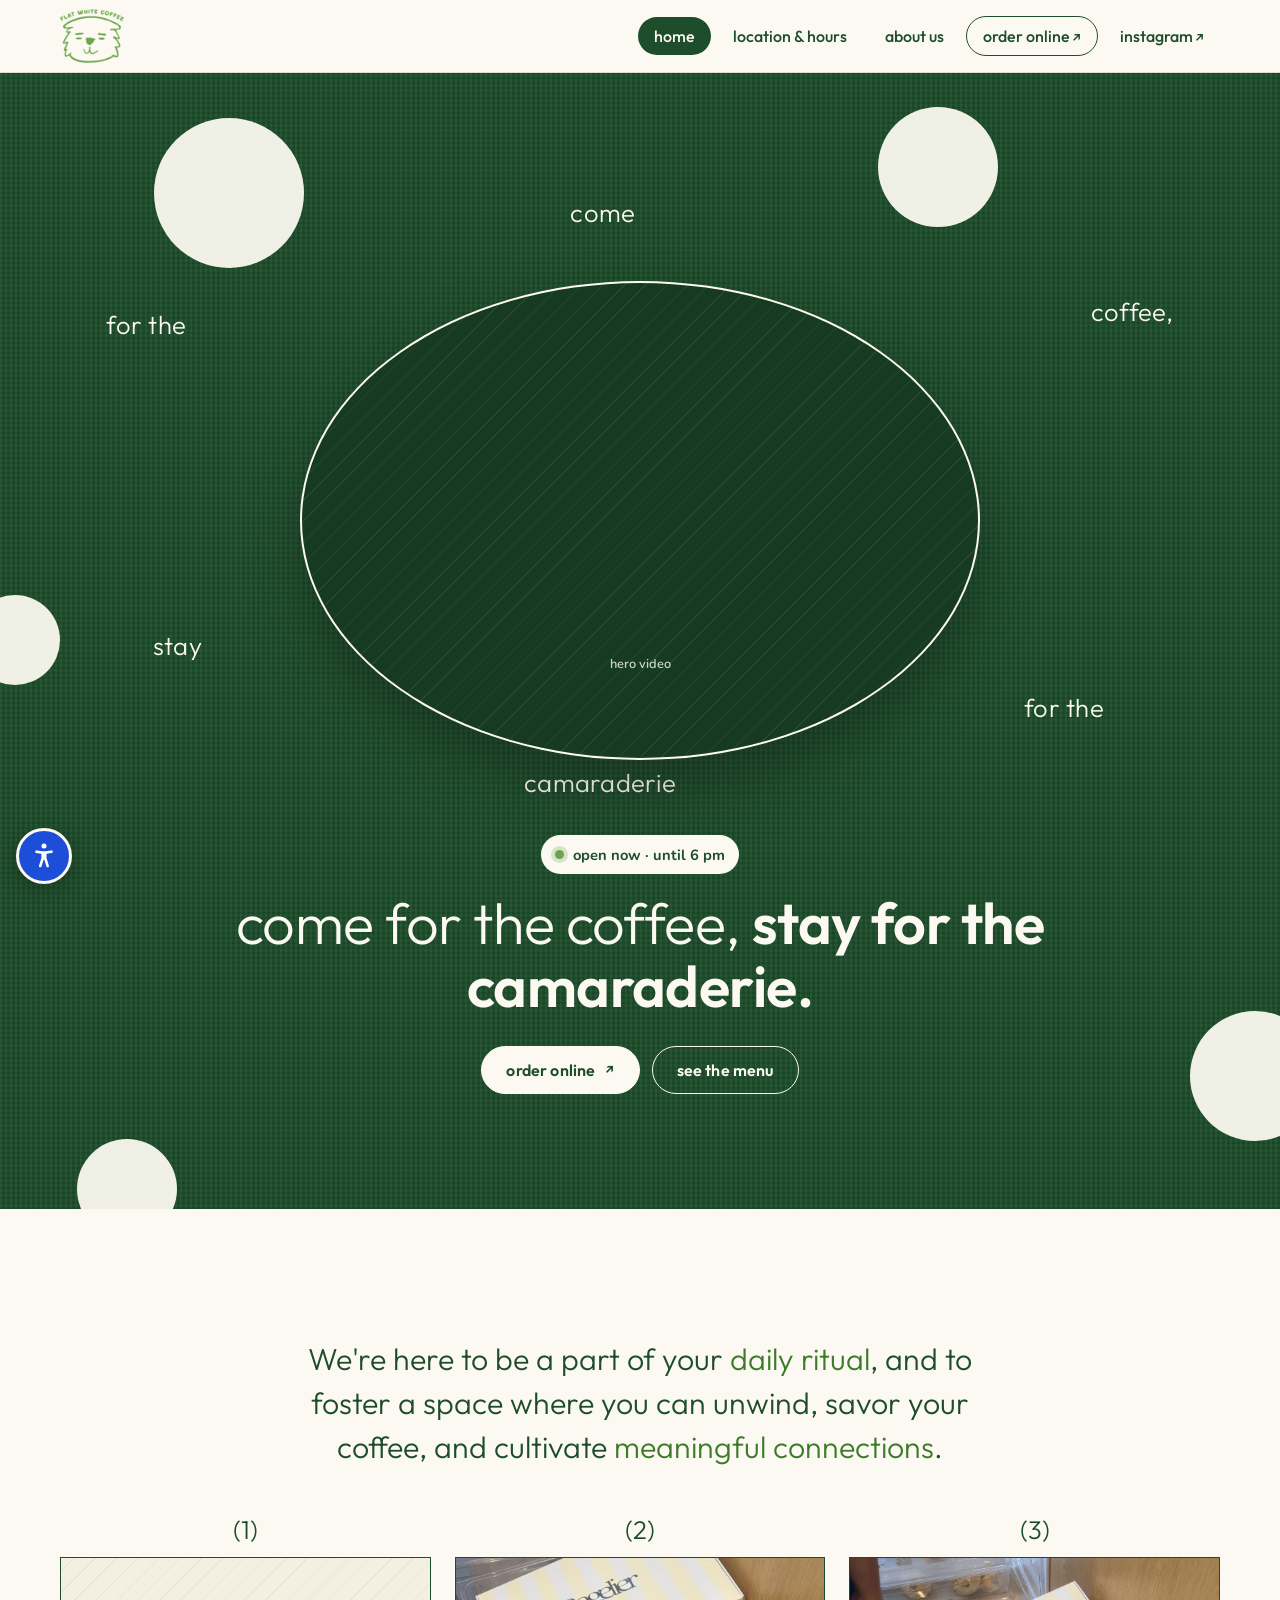
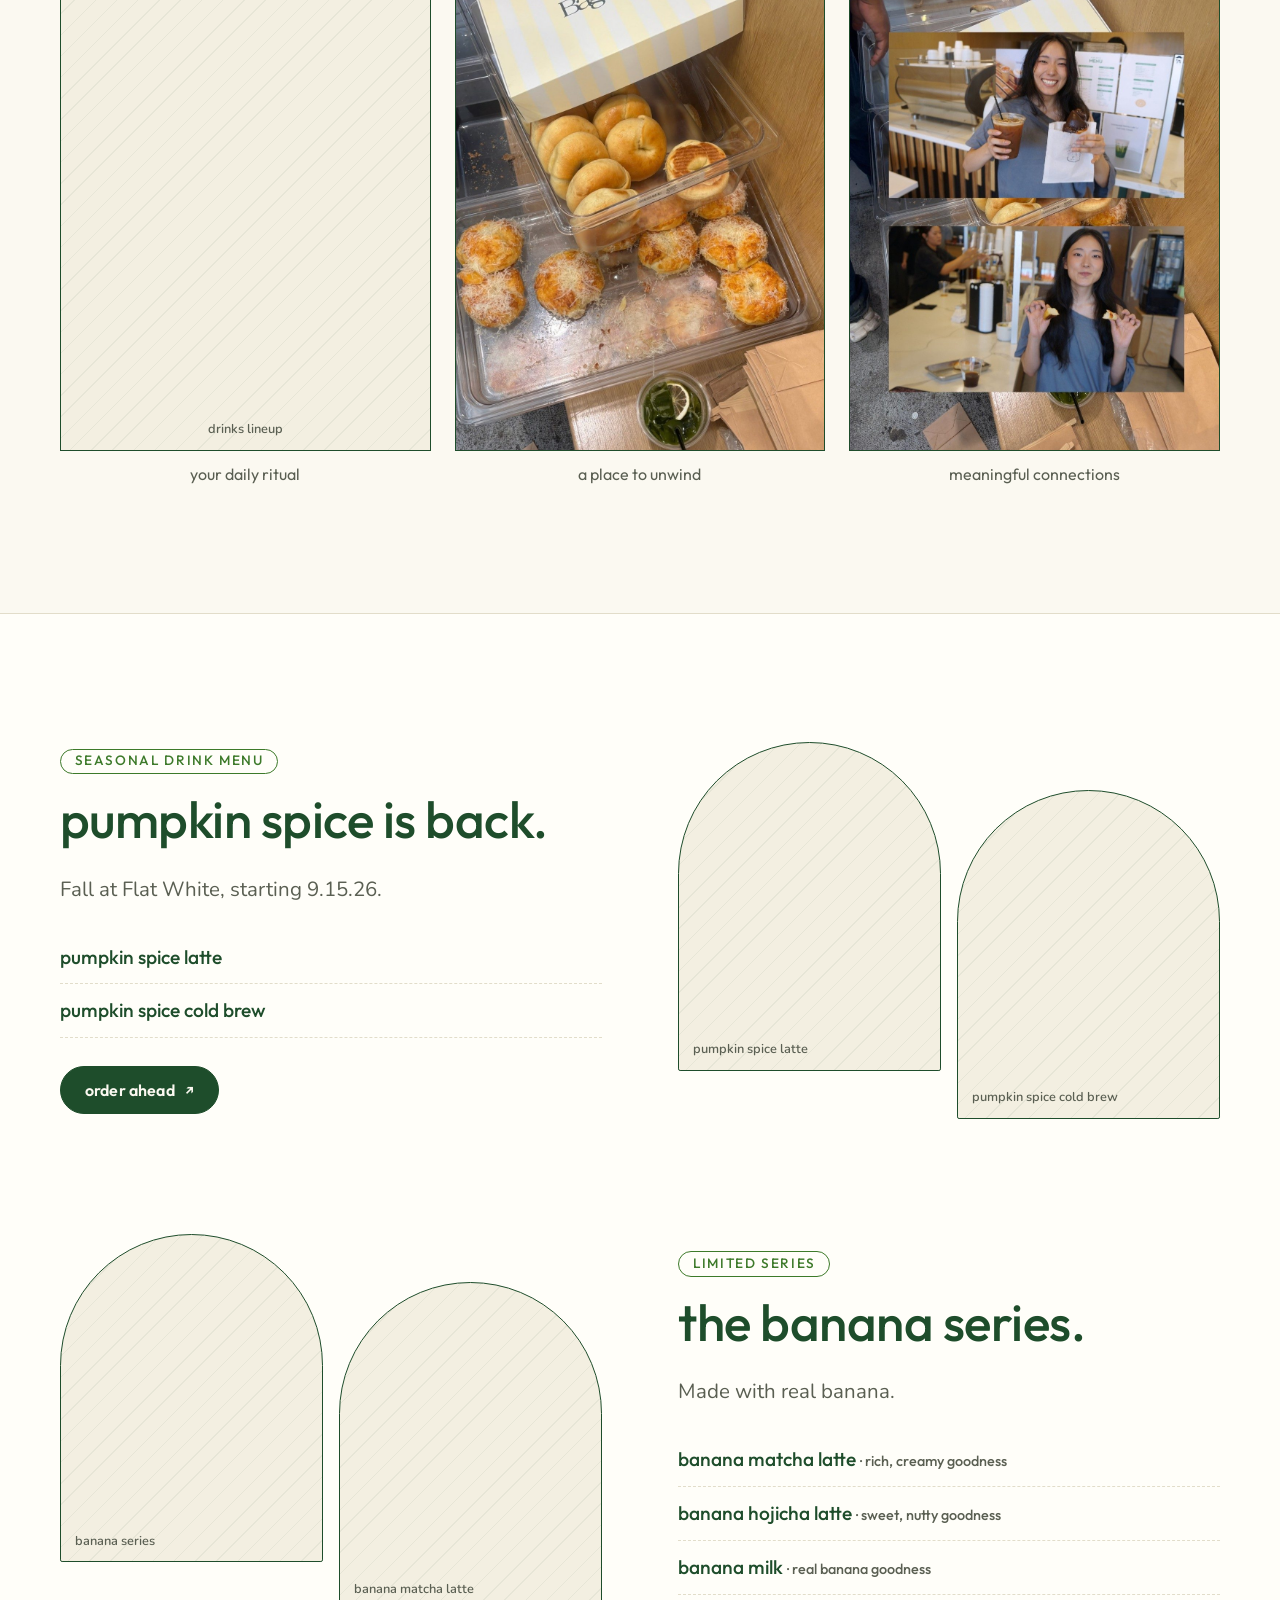
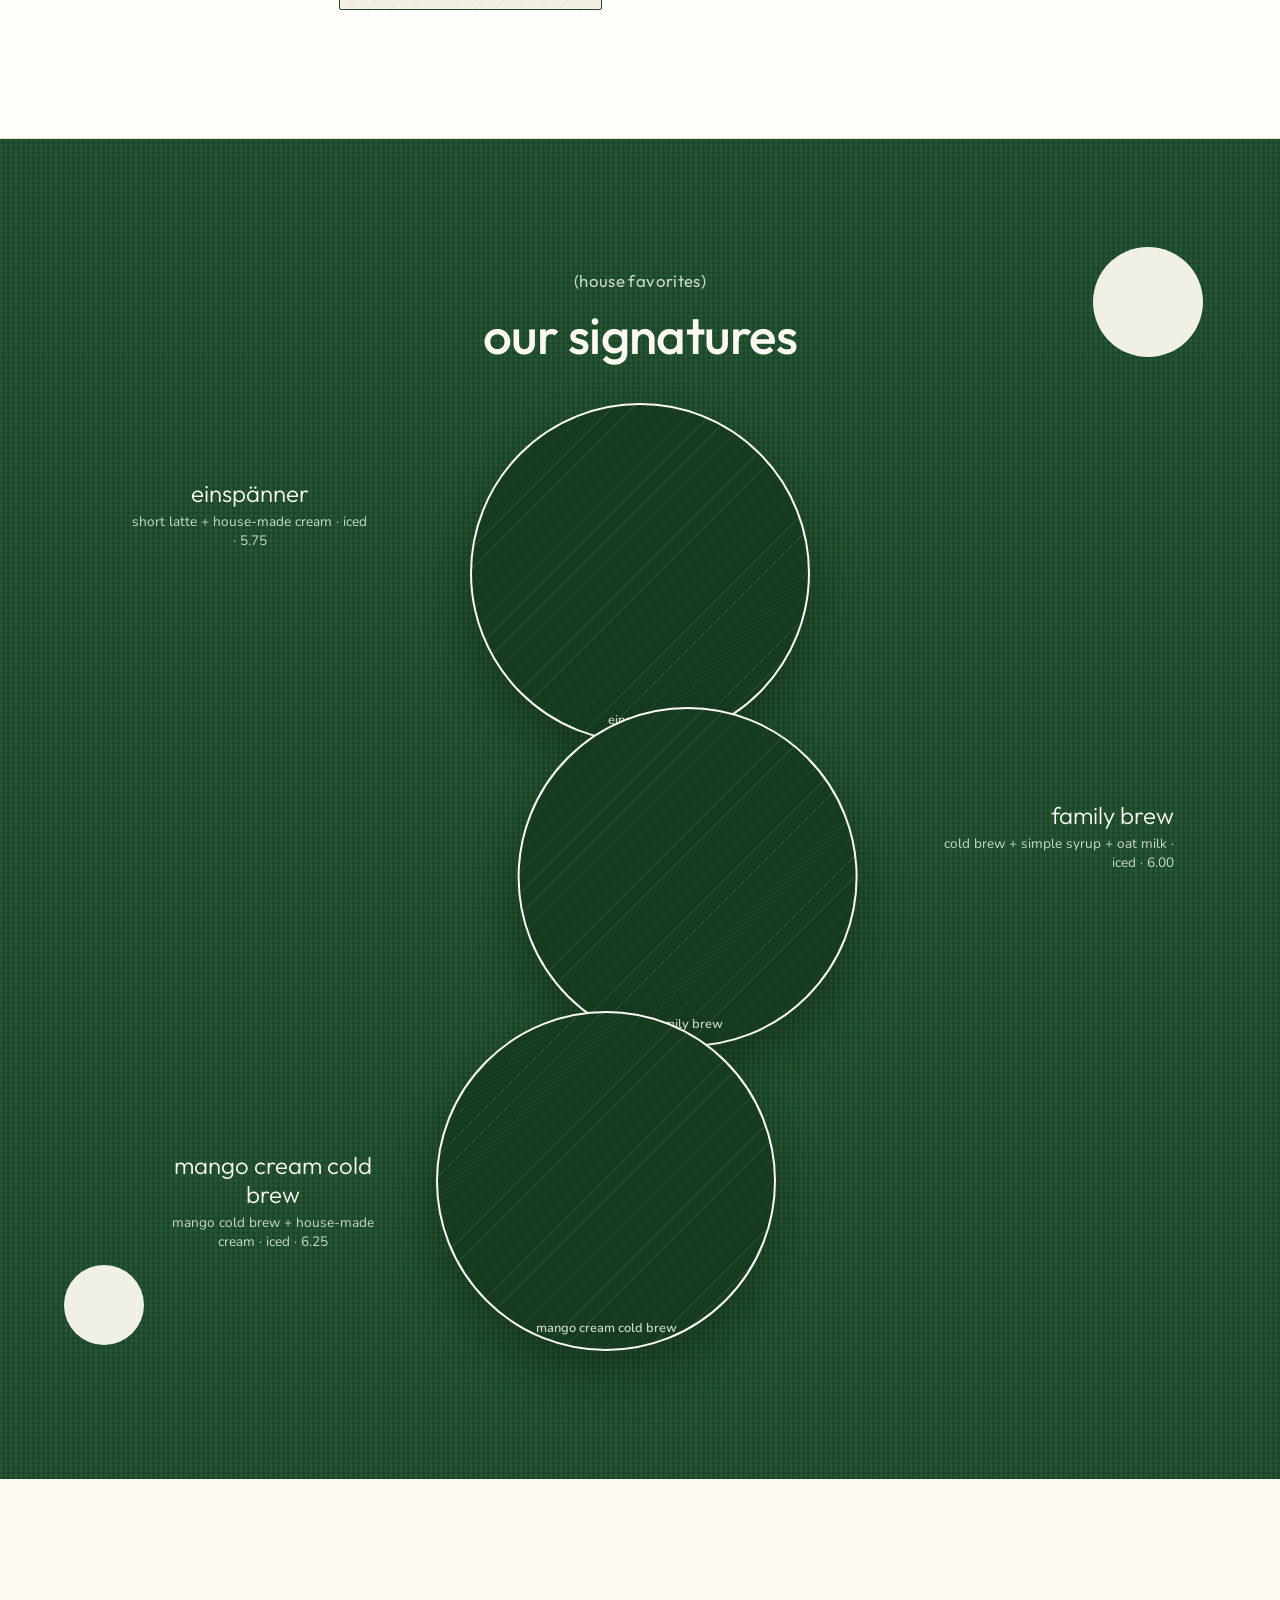
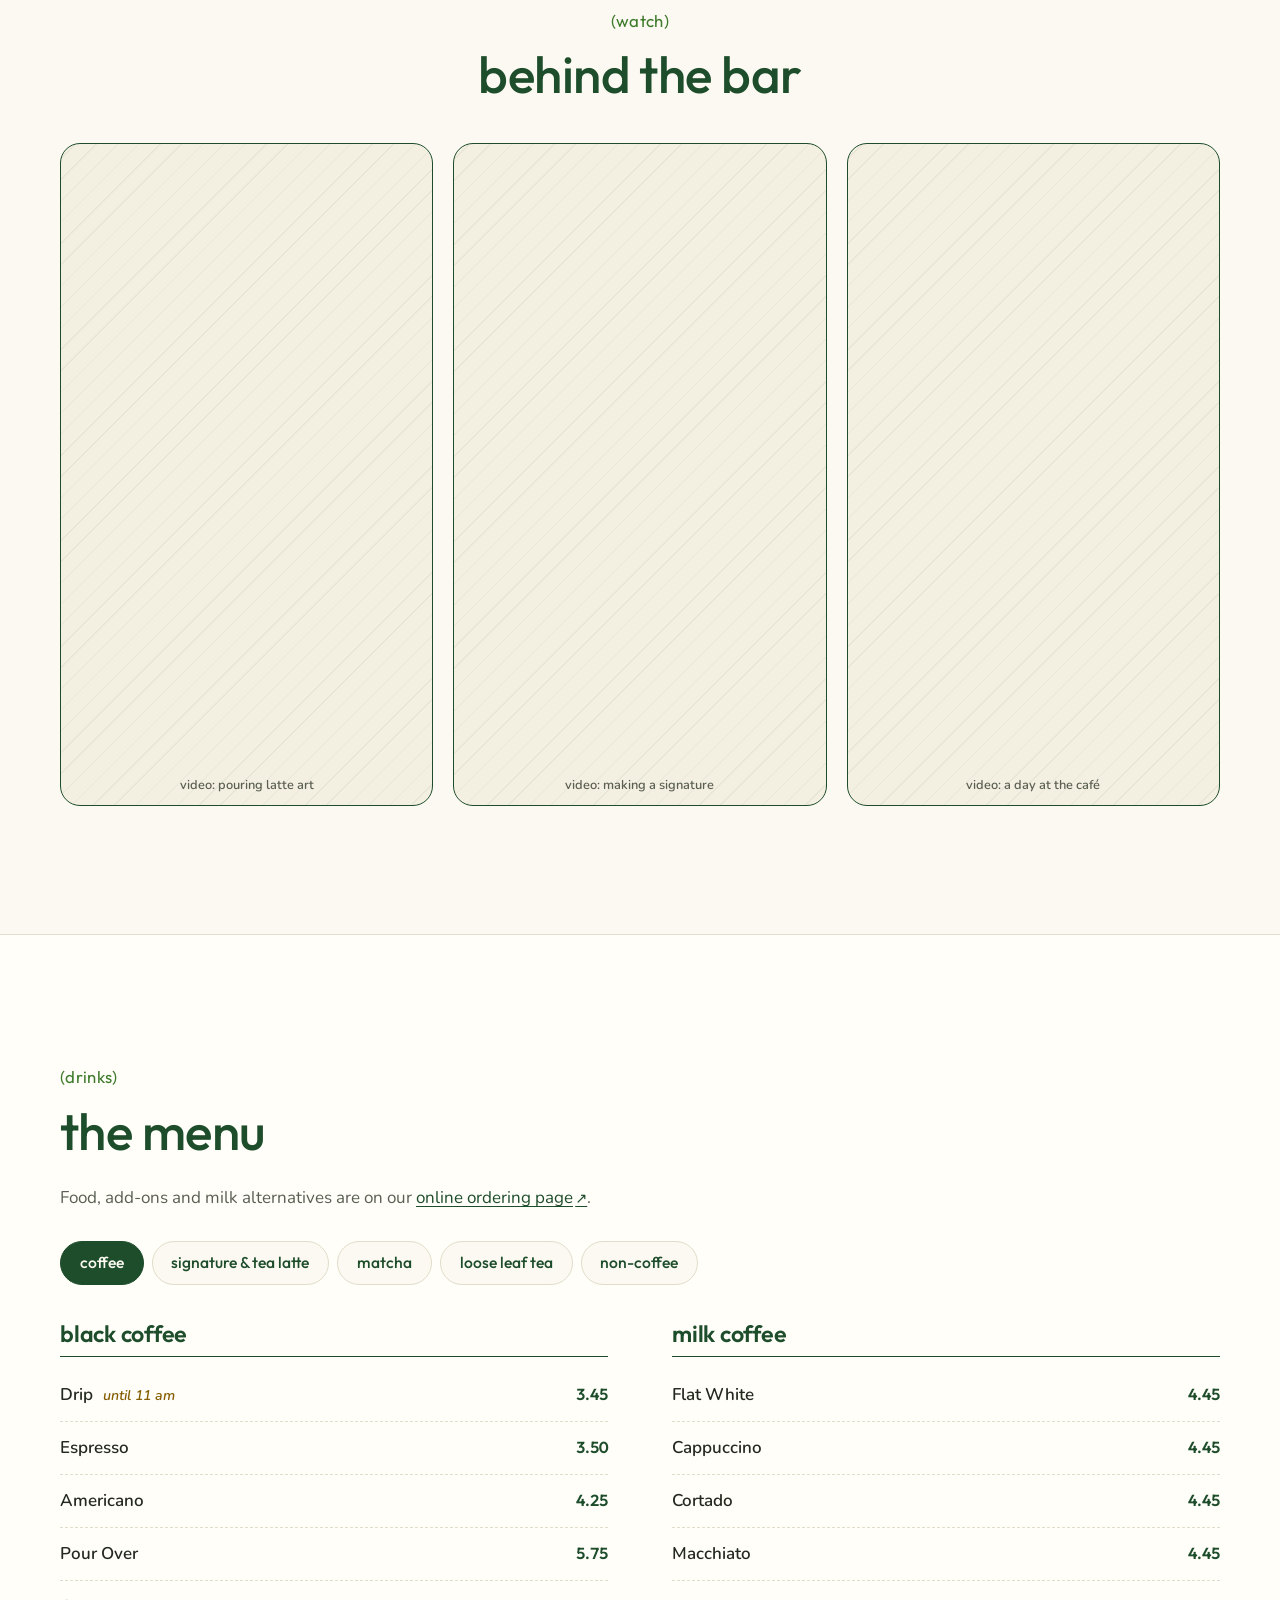
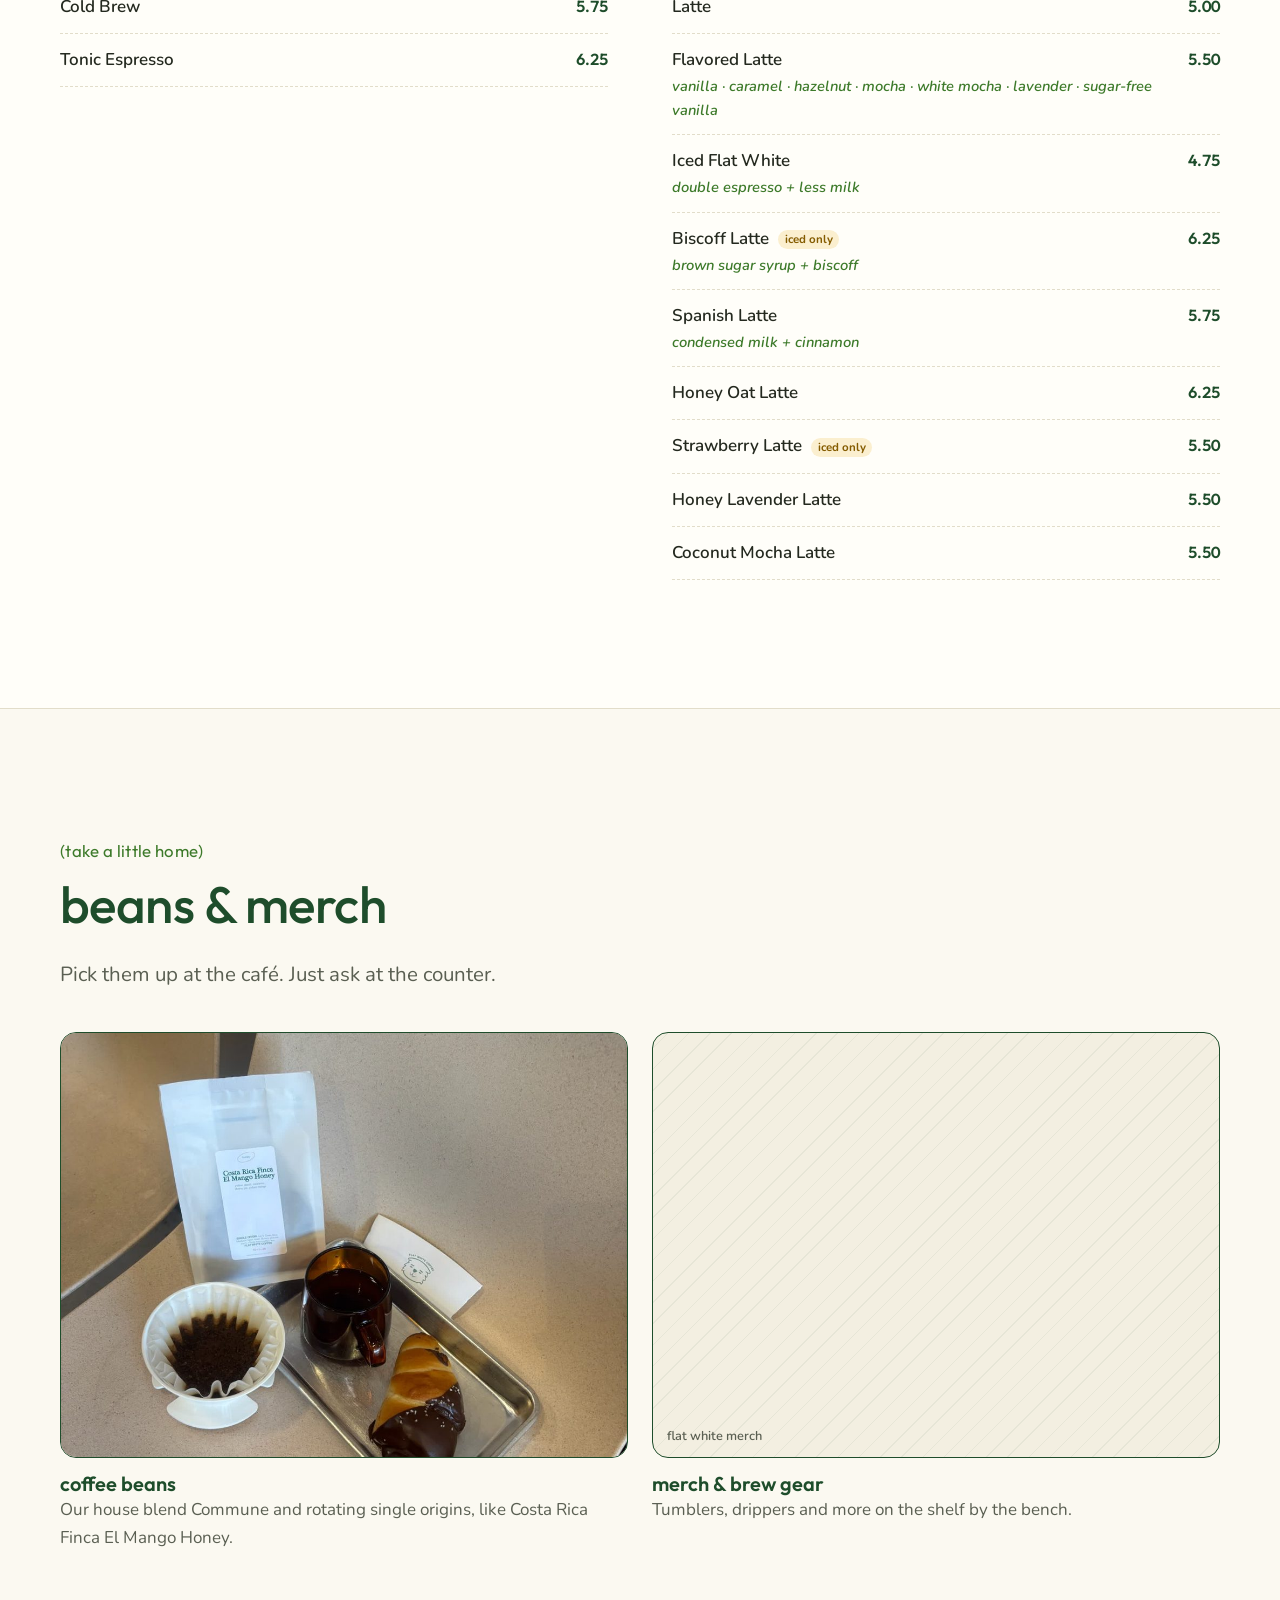
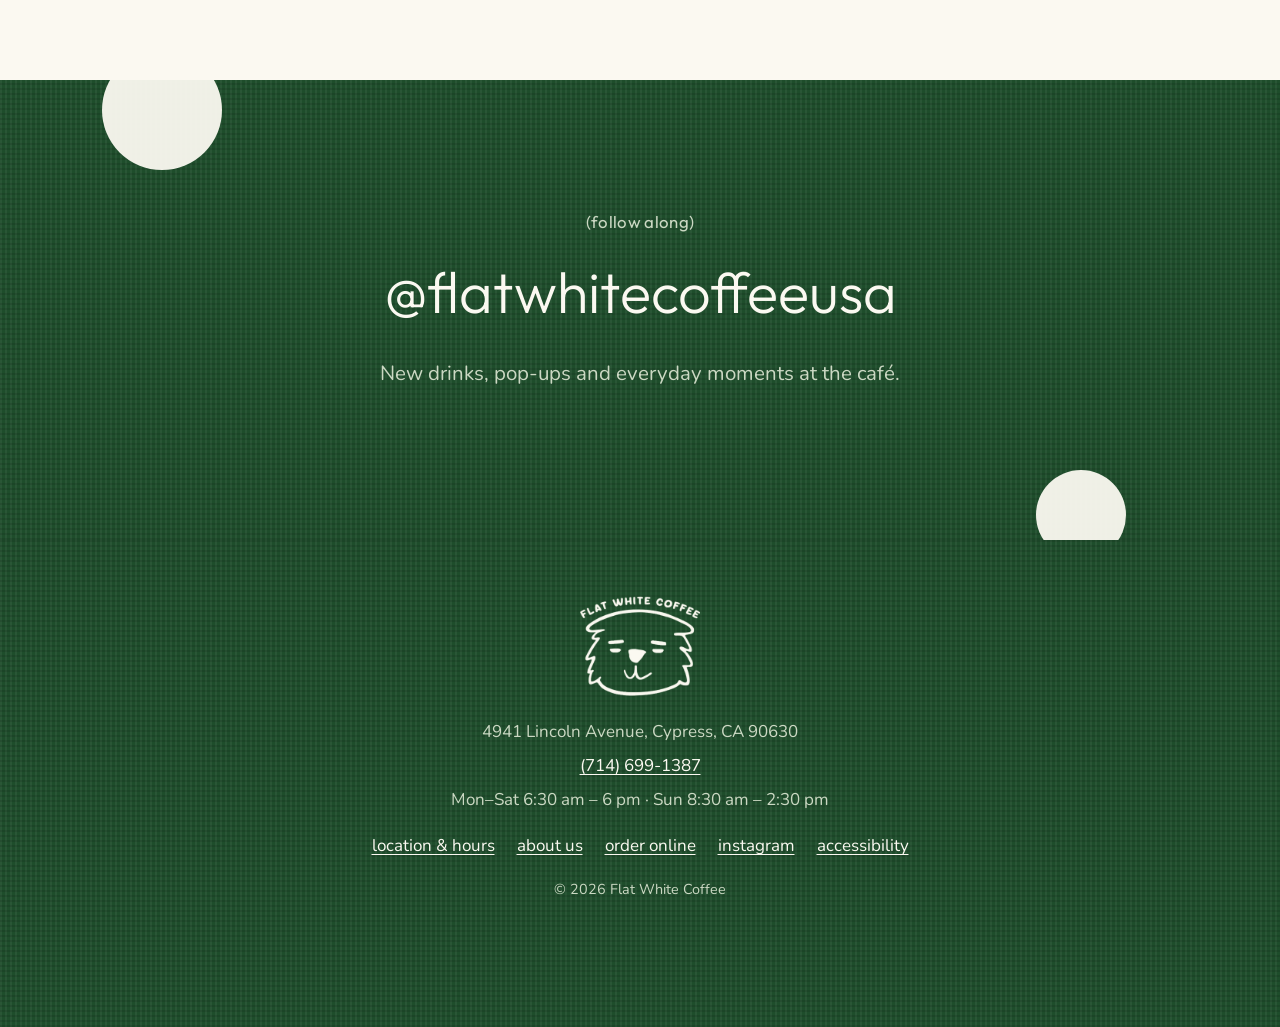
==== index.html @ 9a2ea6c1 "Build Flat White Coffee website Four-tab static site (home, location & hours, about us, order online" ====
<!doctype html>
<html lang="en">
<head>
  <meta charset="utf-8">
  <meta name="viewport" content="width=device-width, initial-scale=1">
  <title>Flat White Coffee · Cypress, CA</title>
  <meta name="description" content="Flat White Coffee is a neighborhood coffee shop in Cypress, CA. Come for the coffee, stay for the camaraderie. Espresso, signature lattes, ceremonial matcha, loose leaf tea and seasonal drinks.">
  <meta property="og:title" content="Flat White Coffee · Cypress, CA">
  <meta property="og:description" content="Come for the coffee, stay for the camaraderie.">
  <meta property="og:image" content="assets/brand/logo.png">
  <link rel="icon" href="assets/brand/cursor-pointer.png">
  <link rel="preconnect" href="https://fonts.googleapis.com">
  <link rel="preconnect" href="https://fonts.gstatic.com" crossorigin>
  <link href="https://fonts.googleapis.com/css2?family=Nunito:ital,wght@0,400;0,600;0,700;1,600&family=Outfit:wght@300;400;500;600&display=swap" rel="stylesheet">
  <link rel="stylesheet" href="styles.css">
  <script type="application/ld+json">
  {
    "@context": "https://schema.org",
    "@type": "CafeOrCoffeeShop",
    "name": "Flat White Coffee",
    "telephone": "+1-714-699-1387",
    "address": { "@type": "PostalAddress", "streetAddress": "4941 Lincoln Avenue", "addressLocality": "Cypress", "addressRegion": "CA", "postalCode": "90630", "addressCountry": "US" },
    "openingHoursSpecification": [
      { "@type": "OpeningHoursSpecification", "dayOfWeek": ["Monday","Tuesday","Wednesday","Thursday","Friday","Saturday"], "opens": "06:30", "closes": "18:00" },
      { "@type": "OpeningHoursSpecification", "dayOfWeek": "Sunday", "opens": "08:30", "closes": "14:30" }
    ],
    "sameAs": ["https://www.instagram.com/flatwhitecoffeeusa/"],
    "hasMenu": "https://flat-white-coffee-cypress.cloveronline.com/menu/all"
  }
  </script>
</head>
<body data-page="home">
  <a class="skip-link" href="#main">Skip to content</a>

  <header class="site-header">
    <div class="container header-inner">
      <a class="brand" href="index.html"><img src="assets/brand/logo.png" alt="Flat White Coffee home" width="64" height="51"></a>
      <button class="nav-toggle" aria-expanded="false" aria-controls="site-nav">
        <span class="sr-only">Open navigation</span>
        <svg width="26" height="26" viewBox="0 0 24 24" aria-hidden="true"><path d="M4 7h16M4 12h16M4 17h16" stroke="currentColor" stroke-width="2" stroke-linecap="round"/></svg>
      </button>
      <nav id="site-nav" class="site-nav" aria-label="Main">
        <a href="index.html" data-nav="home">home</a>
        <a href="location.html" data-nav="location">location &amp; hours</a>
        <a href="about.html" data-nav="about">about us</a>
        <a class="nav-order ext" href="https://flat-white-coffee-cypress.cloveronline.com/menu/all" target="_blank" rel="noopener">order online<span class="sr-only"> (opens Clover in a new tab)</span></a>
        <a class="ext" href="https://www.instagram.com/flatwhitecoffeeusa/" target="_blank" rel="noopener">instagram<span class="sr-only"> (opens in a new tab)</span></a>
      </nav>
    </div>
  </header>

  <main id="main">
    <!-- HERO -->
    <section class="hero woven on-dark" aria-labelledby="hero-title">
      <span class="dot" style="width:150px;height:150px;top:4%;left:12%" aria-hidden="true"></span>
      <span class="dot" style="width:120px;height:120px;top:3%;right:22%" aria-hidden="true"></span>
      <span class="dot" style="width:90px;height:90px;top:46%;left:-30px" aria-hidden="true"></span>
      <span class="dot" style="width:130px;height:130px;bottom:6%;right:-40px" aria-hidden="true"></span>
      <span class="dot" style="width:100px;height:100px;bottom:-30px;left:6%" aria-hidden="true"></span>

      <div class="container">
        <div class="hero-stage">
          <div class="float-words" aria-hidden="true">
            <span class="float-word" style="top:4%;left:44%">come</span>
            <span class="float-word" style="top:22%;left:4%">for the</span>
            <span class="float-word" style="top:20%;right:4%">coffee,</span>
            <span class="float-word hide-sm" style="bottom:22%;left:8%">stay</span>
            <span class="float-word hide-sm" style="bottom:12%;right:10%">for the</span>
            <span class="float-word" style="bottom:0;left:40%">camaraderie</span>
          </div>
          <div class="oval video-block" data-placeholder="hero video">
            <video src="assets/video/cafe.mp4" poster="assets/video/cafe-poster.jpg" muted loop playsinline autoplay preload="auto" aria-label="Capturing the little moments at Flat White: guests working, sipping and reading at the café"></video>
          </div>
        </div>

        <div class="hero-copy">
          <p class="status-pill" id="open-status" hidden></p>
          <h1 id="hero-title">come for the coffee, <strong>stay for the camaraderie.</strong></h1>
          <div class="actions">
            <a class="btn btn-primary ext" href="https://flat-white-coffee-cypress.cloveronline.com/menu/all" target="_blank" rel="noopener">order online<span class="sr-only"> (opens in a new tab)</span></a>
            <a class="btn btn-ghost" href="#menu">see the menu</a>
          </div>
        </div>
      </div>
    </section>

    <!-- INTRO + NUMBERED STRIP -->
    <section class="section intro" aria-labelledby="intro-title">
      <div class="container">
        <h2 id="intro-title" class="sr-only">About Flat White</h2>
        <p class="caption">We're here to be a part of your <em>daily ritual</em>, and to foster a space where you can unwind, savor your coffee, and cultivate <em>meaningful connections</em>.</p>
        <div class="strip">
          <figure>
            <span class="num" aria-hidden="true">(1)</span>
            <div class="frame" data-placeholder="drinks lineup">
              <img src="assets/photos/drinks-lineup.jpg" alt="A barista pouring milk into a lineup of iced matcha, Biscoff and espresso drinks" loading="lazy">
            </div>
            <figcaption>your daily ritual</figcaption>
          </figure>
          <figure>
            <span class="num" aria-hidden="true">(2)</span>
            <div class="frame" data-placeholder="the café">
              <img src="assets/photos/bagelier-matcha.jpg" alt="An iced matcha in a Flat White cup on the counter" loading="lazy" style="object-position:50% 90%">
            </div>
            <figcaption>a place to unwind</figcaption>
          </figure>
          <figure>
            <span class="num" aria-hidden="true">(3)</span>
            <div class="frame" data-placeholder="people together">
              <img src="assets/photos/bagelier-poster.jpg" alt="Smiling guests at the counter with coffee and pastries" loading="lazy">
            </div>
            <figcaption>meaningful connections</figcaption>
          </figure>
        </div>
      </div>
    </section>

    <!-- SEASONAL -->
    <section class="section menu-wrap" aria-labelledby="seasonal-title">
      <div class="container">
        <div class="seasonal-grid">
          <div>
            <span class="pill-label">seasonal drink menu</span>
            <h2 id="seasonal-title">pumpkin spice is back.</h2>
            <p class="lead">Fall at Flat White, starting 9.15.26.</p>
            <ul class="seasonal-list">
              <li>pumpkin spice latte</li>
              <li>pumpkin spice cold brew</li>
            </ul>
            <div class="actions">
              <a class="btn btn-primary ext" href="https://flat-white-coffee-cypress.cloveronline.com/menu/all" target="_blank" rel="noopener">order ahead<span class="sr-only"> (opens in a new tab)</span></a>
            </div>
          </div>
          <div class="seasonal-pair">
            <div class="frame" data-placeholder="pumpkin spice latte">
              <img src="assets/photos/pumpkin-spice-latte.jpg" alt="Pumpkin spice latte with leaf latte art" loading="lazy">
            </div>
            <div class="frame" data-placeholder="pumpkin spice cold brew" style="margin-top:48px">
              <img src="assets/photos/pumpkin-spice-cold-brew.jpg" alt="Pumpkin spice cold brew topped with cream and cinnamon" loading="lazy">
            </div>
          </div>
        </div>

        <div class="seasonal-grid" style="margin-top:clamp(72px,9vw,120px)">
          <div class="seasonal-pair">
            <div class="frame" data-placeholder="banana series">
              <img src="assets/photos/banana-series.jpg" alt="Banana matcha latte, banana hojicha latte and banana milk on an orange table" loading="lazy">
            </div>
            <div class="frame" data-placeholder="banana matcha latte" style="margin-top:48px">
              <img src="assets/photos/banana-matcha-latte.jpg" alt="Iced banana matcha latte" loading="lazy">
            </div>
          </div>
          <div>
            <span class="pill-label">limited series</span>
            <h2>the banana series.</h2>
            <p class="lead">Made with real banana.</p>
            <ul class="seasonal-list">
              <li>banana matcha latte <span class="muted small">· rich, creamy goodness</span></li>
              <li>banana hojicha latte <span class="muted small">· sweet, nutty goodness</span></li>
              <li>banana milk <span class="muted small">· real banana goodness</span></li>
            </ul>
          </div>
        </div>
      </div>
    </section>

    <!-- SIGNATURES (stacked plates) -->
    <section class="section woven on-dark" aria-labelledby="sig-title" style="position:relative;overflow:hidden">
      <span class="dot" style="width:110px;height:110px;top:8%;right:6%" aria-hidden="true"></span>
      <span class="dot" style="width:80px;height:80px;bottom:10%;left:5%" aria-hidden="true"></span>
      <div class="container center">
        <span class="label">(house favorites)</span>
        <h2 id="sig-title">our signatures</h2>
        <div class="plates">
          <div class="plate frame" data-placeholder="einspänner"><img src="assets/photos/einspanner.jpg" alt="Einspänner" loading="lazy"></div>
          <div class="plate frame" data-placeholder="family brew"><img src="assets/photos/family-brew.jpg" alt="Family Brew" loading="lazy"></div>
          <div class="plate frame" data-placeholder="mango cream cold brew"><img src="assets/photos/mango-cream-cold-brew.jpg" alt="Mango Cream Cold Brew" loading="lazy"></div>
          <p class="plate-note n1">einspänner<small>short latte + house-made cream · iced · 5.75</small></p>
          <p class="plate-note n2">family brew<small>cold brew + simple syrup + oat milk · iced · 6.00</small></p>
          <p class="plate-note n3">mango cream cold brew<small>mango cold brew + house-made cream · iced · 6.25</small></p>
        </div>
      </div>
    </section>

    <!-- VIDEOS -->
    <section class="section" aria-labelledby="video-title">
      <div class="container center">
        <span class="label">(watch)</span>
        <h2 id="video-title">behind the bar</h2>
        <div class="video-row">
          <figure class="video-block frame" data-placeholder="video: pouring latte art" style="margin:0">
            <video src="assets/video/latte-art.mp4" muted loop playsinline autoplay preload="metadata" aria-label="Barista pouring latte art"></video>
          </figure>
          <figure class="video-block frame" data-placeholder="video: making a signature" style="margin:0">
            <video src="assets/video/signature.mp4" muted loop playsinline autoplay preload="metadata" aria-label="Making a signature drink"></video>
          </figure>
          <figure class="video-block frame" data-placeholder="video: a day at the café" style="margin:0">
            <video src="assets/video/cafe-day.mp4" muted loop playsinline autoplay preload="metadata" aria-label="A day at the café"></video>
          </figure>
        </div>
      </div>
    </section>

    <!-- MENU -->
    <section class="section menu-wrap" id="menu" aria-labelledby="menu-title">
      <div class="container">
        <span class="label">(drinks)</span>
        <h2 id="menu-title">the menu</h2>
        <p class="muted">Food, add-ons and milk alternatives are on our <a class="ext" href="https://flat-white-coffee-cypress.cloveronline.com/menu/all" target="_blank" rel="noopener">online ordering page<span class="sr-only"> (opens in a new tab)</span></a>.</p>

        <div class="tabs" role="tablist" aria-label="Menu categories">
          <button role="tab" id="tab-coffee" aria-controls="panel-coffee" aria-selected="true">coffee</button>
          <button role="tab" id="tab-signature" aria-controls="panel-signature" aria-selected="false" tabindex="-1">signature &amp; tea latte</button>
          <button role="tab" id="tab-matcha" aria-controls="panel-matcha" aria-selected="false" tabindex="-1">matcha</button>
          <button role="tab" id="tab-tea" aria-controls="panel-tea" aria-selected="false" tabindex="-1">loose leaf tea</button>
          <button role="tab" id="tab-noncoffee" aria-controls="panel-noncoffee" aria-selected="false" tabindex="-1">non-coffee</button>
        </div>

        <div class="menu-panel" role="tabpanel" id="panel-coffee" aria-labelledby="tab-coffee" tabindex="0">
          <div class="menu-cols">
            <div class="menu-group">
              <h3>black coffee</h3>
              <ul class="menu-list">
                <li><span class="item">Drip <em class="note">until 11 am</em></span><span class="price">3.45</span></li>
                <li><span class="item">Espresso</span><span class="price">3.50</span></li>
                <li><span class="item">Americano</span><span class="price">4.25</span></li>
                <li><span class="item">Pour Over</span><span class="price">5.75</span></li>
                <li><span class="item">Cold Brew</span><span class="price">5.75</span></li>
                <li><span class="item">Tonic Espresso</span><span class="price">6.25</span></li>
              </ul>
            </div>
            <div class="menu-group">
              <h3>milk coffee</h3>
              <ul class="menu-list">
                <li><span class="item">Flat White</span><span class="price">4.45</span></li>
                <li><span class="item">Cappuccino</span><span class="price">4.45</span></li>
                <li><span class="item">Cortado</span><span class="price">4.45</span></li>
                <li><span class="item">Macchiato</span><span class="price">4.45</span></li>
                <li><span class="item">Latte</span><span class="price">5.00</span></li>
                <li><span class="item">Flavored Latte<span class="desc">vanilla · caramel · hazelnut · mocha · white mocha · lavender · sugar-free vanilla</span></span><span class="price">5.50</span></li>
                <li><span class="item">Iced Flat White<span class="desc">double espresso + less milk</span></span><span class="price">4.75</span></li>
                <li><span class="item">Biscoff Latte <span class="tag">iced only</span><span class="desc">brown sugar syrup + biscoff</span></span><span class="price">6.25</span></li>
                <li><span class="item">Spanish Latte<span class="desc">condensed milk + cinnamon</span></span><span class="price">5.75</span></li>
                <li><span class="item">Honey Oat Latte</span><span class="price">6.25</span></li>
                <li><span class="item">Strawberry Latte <span class="tag">iced only</span></span><span class="price">5.50</span></li>
                <li><span class="item">Honey Lavender Latte</span><span class="price">5.50</span></li>
                <li><span class="item">Coconut Mocha Latte</span><span class="price">5.50</span></li>
              </ul>
            </div>
          </div>
        </div>

        <div class="menu-panel" role="tabpanel" id="panel-signature" aria-labelledby="tab-signature" tabindex="0" hidden>
          <div class="menu-cols">
            <div class="menu-group">
              <h3>signature</h3>
              <ul class="menu-list">
                <li><span class="item">Einspänner <span class="tag">iced only</span><span class="desc">short latte + house-made cream</span></span><span class="price">5.75</span></li>
                <li><span class="item">Family Brew <span class="tag">iced only</span><span class="desc">cold brew + simple syrup + oat milk</span></span><span class="price">6.00</span></li>
                <li><span class="item">Mango Cream Cold Brew <span class="tag">iced only</span><span class="desc">mango cold brew + house-made cream</span></span><span class="price">6.25</span></li>
              </ul>
            </div>
            <div class="menu-group">
              <h3>tea latte</h3>
              <ul class="menu-list">
                <li><span class="item">Hojicha</span><span class="price">5.75</span></li>
                <li><span class="item">Chai</span><span class="price">5.75</span></li>
                <li><span class="item">Vanilla Chai</span><span class="price">5.75</span></li>
              </ul>
            </div>
          </div>
        </div>

        <div class="menu-panel" role="tabpanel" id="panel-matcha" aria-labelledby="tab-matcha" tabindex="0" hidden>
          <div class="menu-cols">
            <div class="menu-group">
              <h3>matcha</h3>
              <ul class="menu-list">
                <li><span class="item">Matcha Latte</span><span class="price">5.75</span></li>
                <li><span class="item">Lavender Matcha</span><span class="price">5.75</span></li>
                <li><span class="item">Strawberry Matcha <span class="tag">iced only</span></span><span class="price">5.75</span></li>
              </ul>
            </div>
            <div class="menu-group">
              <h3>ceremonial matcha</h3>
              <ul class="menu-list">
                <li><span class="item">Matcha Latte</span><span class="price">5.50</span></li>
                <li><span class="item">Matcha Tonic <span class="tag">iced only</span></span><span class="price">6.00</span></li>
                <li><span class="item">Mango Matcha Tonic <span class="tag">iced only</span></span><span class="price">6.25</span></li>
              </ul>
            </div>
          </div>
        </div>

        <div class="menu-panel" role="tabpanel" id="panel-tea" aria-labelledby="tab-tea" tabindex="0" hidden>
          <div class="menu-cols menu-cols--3">
            <div class="menu-group">
              <h3>green tea</h3>
              <ul class="menu-list">
                <li><span class="item">Jasmine</span><span class="price">4.75</span></li>
                <li><span class="item">Mango Tango</span><span class="price">4.75</span></li>
                <li><span class="item">Strawberry Basil</span><span class="price">4.75</span></li>
              </ul>
            </div>
            <div class="menu-group">
              <h3>black tea</h3>
              <ul class="menu-list">
                <li><span class="item">Earl Grey</span><span class="price">4.75</span></li>
                <li><span class="item">Peach Apricot</span><span class="price">4.75</span></li>
              </ul>
            </div>
            <div class="menu-group">
              <h3>herbal tea <span class="tag tag--soft">caffeine-free</span></h3>
              <ul class="menu-list">
                <li><span class="item">Lychee Mariposa</span><span class="price">4.75</span></li>
                <li><span class="item">Black Forest Berry</span><span class="price">4.75</span></li>
                <li><span class="item">Lavender Raspberry</span><span class="price">4.75</span></li>
                <li><span class="item">Chamomile Lavender</span><span class="price">4.75</span></li>
              </ul>
            </div>
          </div>
        </div>

        <div class="menu-panel" role="tabpanel" id="panel-noncoffee" aria-labelledby="tab-noncoffee" tabindex="0" hidden>
          <div class="menu-cols">
            <div class="menu-group">
              <h3>non-coffee</h3>
              <ul class="menu-list">
                <li><span class="item">Hot Chocolate</span><span class="price">4.45</span></li>
                <li><span class="item">Chocolate Milk</span><span class="price">4.45</span></li>
                <li><span class="item">Strawberry Milk</span><span class="price">4.00</span></li>
                <li><span class="item">Mango Lemonade</span><span class="price">4.45</span></li>
                <li><span class="item">Strawberry Lemonade</span><span class="price">4.45</span></li>
              </ul>
            </div>
          </div>
        </div>
      </div>
    </section>

    <!-- BEANS & MERCH (showcase only) -->
    <section class="section" aria-labelledby="shop-title">
      <div class="container">
        <span class="label">(take a little home)</span>
        <h2 id="shop-title">beans &amp; merch</h2>
        <p class="lead">Pick them up at the café. Just ask at the counter.</p>
        <div class="showcase">
          <figure>
            <div class="frame" data-placeholder="pour over + bean bag">
              <img src="assets/photos/pour-over-beans.jpg" alt="Pour over coffee and a chocolate salt bread next to a bag of Costa Rica Finca El Mango Honey beans" loading="lazy">
            </div>
            <figcaption><strong>coffee beans</strong><span class="muted">Our house blend Commune and rotating single origins, like Costa Rica Finca El Mango Honey.</span></figcaption>
          </figure>
          <figure>
            <div class="frame" data-placeholder="flat white merch">
              <img src="assets/photos/cafe-shelves.jpg" alt="Shelves of coffee bean bags, tumblers and merch at the café" loading="lazy" style="object-position:70% 52%">
            </div>
            <figcaption><strong>merch &amp; brew gear</strong><span class="muted">Tumblers, drippers and more on the shelf by the bench.</span></figcaption>
          </figure>
        </div>
      </div>
    </section>

    <!-- INSTAGRAM -->
    <section class="section woven on-dark ig-band" aria-labelledby="ig-title">
      <span class="dot" style="width:120px;height:120px;top:-30px;left:8%" aria-hidden="true"></span>
      <span class="dot" style="width:90px;height:90px;bottom:-20px;right:12%" aria-hidden="true"></span>
      <div class="container">
        <span class="label" id="ig-title">(follow along)</span>
        <a class="ig-handle" href="https://www.instagram.com/flatwhitecoffeeusa/" target="_blank" rel="noopener">@flatwhitecoffeeusa<span class="sr-only"> on Instagram (opens in a new tab)</span></a>
        <p class="lead" style="margin-inline:auto">New drinks, pop-ups and everyday moments at the café.</p>
      </div>
    </section>
  </main>

  <footer class="site-footer woven on-dark">
    <div class="container">
      <a class="brand" href="index.html"><img src="assets/brand/logo-cream.png" alt="Flat White Coffee home" width="120" height="96"></a>
      <p>4941 Lincoln Avenue, Cypress, CA 90630</p>
      <p><a href="tel:+17146991387">(714) 699-1387</a></p>
      <p>Mon–Sat 6:30 am – 6 pm · Sun 8:30 am – 2:30 pm</p>
      <nav class="footer-links" aria-label="Footer">
        <a href="location.html">location &amp; hours</a>
        <a href="about.html">about us</a>
        <a href="https://flat-white-coffee-cypress.cloveronline.com/menu/all" target="_blank" rel="noopener">order online</a>
        <a href="https://www.instagram.com/flatwhitecoffeeusa/" target="_blank" rel="noopener">instagram</a>
        <a href="accessibility.html">accessibility</a>
      </nav>
      <p class="small">© <span class="year">2026</span> Flat White Coffee</p>
    </div>
  </footer>

  <script src="script.js"></script>
</body>
</html>
---- styles.css ----
/* =========================================================
   Flat White Coffee — cream + green, editorial collage feel
   ========================================================= */
:root {
  --cream: #fbf9f1;
  --cream-deep: #f3efe1;
  --paper: #fffef9;
  --forest: #1e4d2b;
  --forest-deep: #163b20;
  --leaf: #6ca44a;       /* logo green — decorative / large text only */
  --leaf-ink: #3d7a2a;   /* text-safe green on cream (≥4.5:1) */
  --leaf-soft: #e5efd9;
  --mustard: #e8a820;
  --mustard-ink: #855c00;
  --text: #24291f;
  --muted: #5a5f52;
  --line: #e2ddca;
  --on-dark: #fbf9f1;
  --on-dark-muted: #cbd8c3;

  --font-display: "Outfit", system-ui, sans-serif;
  --font-body: "Nunito", system-ui, sans-serif;

  --radius: 16px;
  --container: 1160px;
  --cursor: url("assets/brand/cursor.png") 16 16, auto;
  --cursor-link: url("assets/brand/cursor-pointer.png") 20 20, pointer;
}

/* ---------- base ---------- */
*, *::before, *::after { box-sizing: border-box; }
html { scroll-behavior: smooth; scroll-padding-top: 84px; cursor: var(--cursor); }
a, button, [role="tab"], label, summary, .btn { cursor: var(--cursor-link); }
input, textarea { cursor: text; }
body {
  margin: 0; background: var(--cream); color: var(--text);
  font: 400 1.0625rem/1.65 var(--font-body);
  -webkit-font-smoothing: antialiased;
}
img, video { max-width: 100%; display: block; }
a { color: var(--forest); text-underline-offset: 3px; }
a:hover { color: var(--leaf-ink); }
:focus-visible { outline: 3px solid var(--mustard); outline-offset: 3px; border-radius: 6px; }
p { margin: 0 0 1em; }
h1, h2, h3 { font-family: var(--font-display); color: var(--forest); line-height: 1.08; margin: 0 0 .5em; font-weight: 500; letter-spacing: -.01em; }
h1 { font-size: clamp(2.5rem, 6vw, 4.75rem); }
h2 { font-size: clamp(2rem, 4.2vw, 3.2rem); }
h3 { font-size: 1.35rem; font-weight: 600; }

.container { width: min(100% - 32px, var(--container)); margin-inline: auto; }
.section { padding: clamp(72px, 10vw, 128px) 0; }
.center { text-align: center; }
.label { font-family: var(--font-display); font-weight: 400; letter-spacing: .02em; color: var(--leaf-ink); font-size: 1.05rem; margin-bottom: .75em; display: block; }
.lead { font-size: clamp(1.1rem, 1.6vw, 1.3rem); color: var(--muted); max-width: 52ch; }
.center .lead { margin-inline: auto; }
.muted { color: var(--muted); }
.small { font-size: .9rem; }
.sr-only { position: absolute !important; width: 1px; height: 1px; padding: 0; margin: -1px; overflow: hidden; clip: rect(0 0 0 0); white-space: nowrap; border: 0; }
.skip-link { position: absolute; left: 16px; top: -60px; background: var(--forest); color: #fff; padding: 10px 16px; border-radius: 10px; z-index: 200; }
.skip-link:focus { top: 12px; color: #fff; }

/* ---------- buttons & tags ---------- */
.btn {
  display: inline-flex; align-items: center; justify-content: center; gap: .5em;
  min-height: 48px; padding: .8em 1.5em; border-radius: 999px;
  font: 600 1rem/1 var(--font-display); letter-spacing: .01em; text-decoration: none;
  border: 1.5px solid var(--forest); transition: background-color .2s, color .2s, transform .2s;
}
.btn:hover { transform: translateY(-1px); }
.btn-primary { background: var(--forest); color: var(--on-dark); }
.btn-primary:hover { background: var(--forest-deep); color: var(--on-dark); }
.btn-ghost { background: transparent; color: var(--forest); }
.btn-ghost:hover { background: var(--leaf-soft); color: var(--forest); }
.on-dark .btn-primary { background: var(--cream); color: var(--forest); border-color: var(--cream); }
.on-dark .btn-ghost { color: var(--on-dark); border-color: var(--on-dark); }
.on-dark .btn-ghost:hover { background: rgba(251, 249, 241, .12); color: var(--on-dark); }
.actions { display: flex; flex-wrap: wrap; gap: 12px; margin-top: 28px; }
.center .actions { justify-content: center; }
.tag { display: inline-block; vertical-align: middle; margin-left: .4em; padding: .3em .6em; border-radius: 999px; font: 700 .72rem/1 var(--font-body); background: var(--mustard-soft, #fbefcf); color: var(--mustard-ink); }
.tag--soft { background: var(--leaf-soft); color: var(--forest); }
.ext::after { content: "↗"; font-size: .85em; margin-left: .15em; }

/* ---------- header / tabs ---------- */
.site-header { position: sticky; top: 0; z-index: 60; background: rgba(251, 249, 241, .92); backdrop-filter: blur(10px); border-bottom: 1px solid var(--line); }
.header-inner { display: flex; align-items: center; justify-content: space-between; gap: 16px; min-height: 72px; }
.brand { display: inline-flex; align-items: center; gap: 10px; text-decoration: none; }
.brand img { width: 64px; height: auto; }
.site-nav { display: flex; align-items: center; gap: 6px; }
.site-nav a { font: 500 1rem/1 var(--font-display); text-decoration: none; color: var(--forest); padding: .7em 1em; border-radius: 999px; transition: background-color .2s; }
.site-nav a:hover { background: var(--leaf-soft); color: var(--forest); }
.site-nav a[aria-current="page"] { background: var(--forest); color: var(--on-dark); }
.site-nav a.nav-order { border: 1.5px solid var(--forest); }
.nav-toggle { display: none; background: none; border: 0; color: var(--forest); padding: 10px; border-radius: 10px; }
@media (max-width: 920px) {
  .nav-toggle { display: inline-flex; }
  .site-nav { position: absolute; inset: 72px 0 auto 0; display: none; flex-direction: column; align-items: stretch; gap: 4px; padding: 12px 16px 20px; background: var(--cream); border-bottom: 1px solid var(--line); }
  .site-nav.is-open { display: flex; }
  .site-nav a { padding: 1em; font-size: 1.1rem; }
}

/* ---------- texture & dots (inspired by the woven collage refs) ---------- */
.woven {
  background-color: var(--forest);
  background-image:
    repeating-linear-gradient(0deg, rgba(0,0,0,.10) 0 2px, transparent 2px 5px),
    repeating-linear-gradient(90deg, rgba(255,255,255,.05) 0 2px, transparent 2px 5px);
  color: var(--on-dark);
}
.woven h1, .woven h2, .woven h3 { color: var(--on-dark); }
.woven .label { color: var(--on-dark-muted); }
.woven .lead, .woven .muted { color: var(--on-dark-muted); }
.dot { position: absolute; border-radius: 50%; background: var(--cream); opacity: .95; pointer-events: none; filter: blur(.4px); }

/* ---------- hero (home) ---------- */
.hero { position: relative; overflow: hidden; padding: clamp(56px, 8vw, 104px) 0 clamp(72px, 9vw, 120px); }
.hero-stage { position: relative; display: grid; place-items: center; min-height: clamp(420px, 56vw, 620px); }
.oval {
  position: relative; width: min(78vw, 680px); aspect-ratio: 1.42 / 1;
  border-radius: 50%; overflow: hidden; border: 2px solid var(--on-dark);
  background: var(--forest-deep);
  box-shadow: 0 30px 60px rgba(0,0,0,.25);
}
.oval img, .oval video { width: 100%; height: 100%; object-fit: cover; }
.oval-title {
  position: absolute; inset: 0; display: grid; place-items: center; margin: 0;
  font: 300 clamp(2.2rem, 7vw, 5.2rem)/1 var(--font-display); letter-spacing: -.02em;
  color: transparent; -webkit-text-stroke: 1.5px var(--on-dark); text-shadow: none; pointer-events: none;
}
.float-word { position: absolute; font: 300 clamp(1rem, 2vw, 1.6rem)/1 var(--font-display); color: var(--on-dark); letter-spacing: .01em; animation: bob 6s ease-in-out infinite; white-space: nowrap; }
.float-word:nth-child(2n) { animation-delay: -2s; }
.float-word:nth-child(3n) { animation-delay: -4s; }
@keyframes bob { 50% { transform: translateY(-10px); } }
.hero-copy { position: relative; text-align: center; margin-top: 40px; }
.hero-copy h1 { font-weight: 300; font-size: clamp(2rem, 4.6vw, 3.6rem); }
.hero-copy h1 strong { font-weight: 600; }
.status-pill { display: inline-flex; align-items: center; gap: .55em; padding: .5em 1em; border-radius: 999px; font-weight: 700; font-size: .92rem; background: var(--cream); color: var(--forest); margin-bottom: 18px; }
.status-pill::before { content: ""; width: 9px; height: 9px; border-radius: 50%; background: #9a9a8c; }
.status-pill.is-open::before { background: var(--leaf); box-shadow: 0 0 0 4px rgba(108,164,74,.25); }
@media (max-width: 640px) { .float-word.hide-sm { display: none; } .oval { width: 92vw; } }

.oval.video-block { border-radius: 50%; aspect-ratio: 1.42 / 1; }
.oval .video-toggle { right: 50%; transform: translateX(50%); bottom: 14px; }
.hero-copy .actions { justify-content: center; }

/* ---------- photo frames & placeholders ---------- */
.frame { position: relative; overflow: hidden; border: 1.5px solid var(--forest); background: var(--cream-deep); }
.woven .frame { border-color: var(--on-dark); }
.frame img, .frame video { width: 100%; height: 100%; object-fit: cover; }
.frame.is-empty, .oval.is-empty {
  background:
    repeating-linear-gradient(-45deg, transparent 0 14px, rgba(30,77,43,.06) 14px 15px),
    var(--cream-deep);
}
.woven .frame.is-empty, .oval.is-empty { background-color: var(--forest-deep); background-image: repeating-linear-gradient(-45deg, transparent 0 14px, rgba(251,249,241,.07) 14px 15px); }
.frame.is-empty::after, .oval.is-empty::after {
  content: attr(data-placeholder); position: absolute; inset: auto 14px 12px 14px;
  font: 600 .8rem/1.3 var(--font-body); color: var(--muted);
}
.woven .frame.is-empty::after, .oval.is-empty::after { color: var(--on-dark-muted); }
.oval.is-empty::after { inset: auto 0 18% 0; text-align: center; }

/* numbered strip — (1) (2) (3) */
.strip { display: grid; grid-template-columns: repeat(3, 1fr); gap: clamp(14px, 2vw, 24px); margin-top: 48px; }
.strip figure { margin: 0; }
.strip .num { display: block; text-align: center; font: 300 1.6rem/1 var(--font-display); color: var(--forest); margin-bottom: 14px; }
.woven .strip .num { color: var(--on-dark); }
.strip .frame { aspect-ratio: 3 / 4; }
.strip figcaption { margin-top: 12px; text-align: center; font: 400 1rem/1.4 var(--font-display); color: var(--muted); }
.woven .strip figcaption { color: var(--on-dark-muted); }
@media (max-width: 720px) { .strip { grid-template-columns: 1fr; max-width: 420px; margin-inline: auto; } }

/* ---------- intro caption ---------- */
.intro { text-align: center; }
.intro p.caption { font: 300 clamp(1.3rem, 2.4vw, 1.9rem)/1.45 var(--font-display); color: var(--forest); max-width: 34ch; margin: 0 auto; }
.intro p.caption em { font-style: normal; color: var(--leaf-ink); }

/* ---------- seasonal ---------- */
.seasonal-grid { display: grid; grid-template-columns: 1fr 1fr; gap: clamp(32px, 6vw, 80px); align-items: center; }
.seasonal-pair { display: grid; grid-template-columns: 1fr 1fr; gap: 16px; }
.seasonal-pair .frame { aspect-ratio: 4 / 5; border-radius: 999px 999px var(--radius) var(--radius); }
.pill-label { display: inline-block; border: 1.5px solid currentColor; border-radius: 999px; padding: .35em 1em; font: 500 .85rem/1 var(--font-display); letter-spacing: .12em; text-transform: uppercase; color: var(--leaf-ink); margin-bottom: 18px; }
.seasonal-list { list-style: none; padding: 0; margin: 24px 0 0; }
.seasonal-list li { padding: 14px 0; border-bottom: 1px dashed var(--line); font: 500 1.2rem/1.3 var(--font-display); color: var(--forest); }
@media (max-width: 860px) { .seasonal-grid { grid-template-columns: 1fr; } }

/* ---------- stacked plates (signature drinks) ---------- */
.plates { position: relative; display: grid; gap: 0; justify-items: center; margin-top: 40px; }
.plate { position: relative; width: clamp(220px, 34vw, 340px); aspect-ratio: 1; border-radius: 50%; overflow: hidden; border: 2px solid var(--on-dark); box-shadow: 0 24px 48px rgba(0,0,0,.28); }
.plate + .plate { margin-top: -36px; }
.plate:nth-child(2) { transform: translateX(14%); }
.plate:nth-child(3) { transform: translateX(-10%); }
.plate img { width: 100%; height: 100%; object-fit: cover; }
.plate-note { position: absolute; font: 300 clamp(1.05rem, 2vw, 1.5rem)/1.2 var(--font-display); color: var(--on-dark); max-width: 15ch; }
.plate-note small { display: block; font: 400 .85rem/1.4 var(--font-body); color: var(--on-dark-muted); margin-top: .3em; }
.plate-note.n1 { top: 8%; left: 6%; }
.plate-note.n2 { top: 42%; right: 4%; text-align: right; }
.plate-note.n3 { bottom: 8%; left: 8%; }
@media (max-width: 760px) {
  .plate-note { position: static; max-width: none; text-align: center !important; margin-top: 10px; }
  .plates { gap: 6px; }
  .plate + .plate { margin-top: 18px; }
  .plate:nth-child(n) { transform: none; }
}

/* ---------- menu ---------- */
.menu-wrap { background: var(--paper); border-block: 1px solid var(--line); }
.tabs { display: flex; flex-wrap: wrap; gap: 8px; margin: 28px 0 36px; }
.tabs [role="tab"] { min-height: 44px; padding: .7em 1.2em; border-radius: 999px; border: 1.5px solid var(--line); background: var(--cream); color: var(--forest); font: 500 .98rem/1 var(--font-display); transition: background-color .2s, border-color .2s; }
.tabs [role="tab"]:hover { border-color: var(--leaf); }
.tabs [role="tab"][aria-selected="true"] { background: var(--forest); border-color: var(--forest); color: var(--on-dark); }
.menu-cols { display: grid; grid-template-columns: repeat(2, 1fr); gap: 24px 64px; }
.menu-cols--3 { grid-template-columns: repeat(3, 1fr); }
.menu-group h3 { font-size: 1.45rem; padding-bottom: .45em; border-bottom: 1.5px solid var(--forest); }
.menu-list { list-style: none; padding: 0; margin: 0; }
.menu-list li { display: flex; justify-content: space-between; gap: 16px; padding: 12px 0; border-bottom: 1px dashed var(--line); }
.menu-list .item { font-weight: 600; }
.menu-list .note { font-style: italic; color: var(--mustard-ink); font-size: .88rem; margin-left: .4em; }
.menu-list .desc { display: block; font-style: italic; font-weight: 600; color: var(--leaf-ink); font-size: .92rem; }
.menu-list .price { font: 600 1rem/1.65 var(--font-display); color: var(--forest); white-space: nowrap; font-variant-numeric: tabular-nums; }
@media (max-width: 760px) { .menu-cols, .menu-cols--3 { grid-template-columns: 1fr; } }

/* ---------- beans & merch showcase ---------- */
.showcase { display: grid; grid-template-columns: 1fr 1fr; gap: 24px; margin-top: 40px; }
.showcase figure { margin: 0; }
.showcase .frame { aspect-ratio: 4 / 3; border-radius: var(--radius); }
.showcase figcaption { margin-top: 14px; }
.showcase figcaption strong { display: block; font: 600 1.25rem/1.2 var(--font-display); color: var(--forest); }
@media (max-width: 720px) { .showcase { grid-template-columns: 1fr; } }

/* ---------- video ---------- */
.video-block { position: relative; border-radius: 24px; overflow: hidden; aspect-ratio: 16 / 9; }
.video-block.vertical { aspect-ratio: 9 / 16; max-width: 360px; }
.video-row { display: grid; grid-template-columns: repeat(3, 1fr); gap: 20px; margin-top: 40px; }
.video-row .video-block { aspect-ratio: 9 / 16; border-radius: 20px; }
.video-toggle {
  position: absolute; right: 12px; bottom: 12px; z-index: 2;
  width: 44px; height: 44px; border-radius: 50%; border: 0;
  background: rgba(22, 59, 32, .78); color: var(--on-dark); display: grid; place-items: center;
}
.video-block.is-empty .video-toggle { display: none; }
@media (max-width: 760px) { .video-row { grid-template-columns: 1fr 1fr; } .video-row > :nth-child(3) { display: none; } }

/* ---------- collage (community / bagelier) ---------- */
.collage { position: relative; display: grid; grid-template-columns: repeat(12, 1fr); gap: 16px; margin-top: 48px; }
.collage .frame { border-radius: 4px; box-shadow: 0 18px 40px rgba(0,0,0,.18); }
.collage .c1 { grid-column: 1 / span 5; aspect-ratio: 4 / 5; transform: rotate(-2deg); }
.collage .c2 { grid-column: 6 / span 4; aspect-ratio: 4 / 5; margin-top: 64px; transform: rotate(1.5deg); }
.collage .c3 { grid-column: 10 / span 3; aspect-ratio: 4 / 5; margin-top: 12px; transform: rotate(-1deg); }
@media (max-width: 760px) {
  .collage { grid-template-columns: 1fr 1fr; }
  .collage .c1 { grid-column: 1 / -1; }
  .collage .c2, .collage .c3 { grid-column: auto; margin-top: 0; }
}

/* ---------- instagram band ---------- */
.ig-band { text-align: center; position: relative; overflow: hidden; }
.ig-handle { font: 300 clamp(1.8rem, 5vw, 3.6rem)/1.1 var(--font-display); color: var(--on-dark); text-decoration: none; display: inline-block; margin: .2em 0 .6em; }
.ig-handle:hover { color: var(--mustard); }

/* ---------- page hero (inner pages) ---------- */
.page-hero { position: relative; overflow: hidden; padding: clamp(64px, 9vw, 112px) 0; text-align: center; }
.page-hero h1 { font-weight: 300; }

/* ---------- location ---------- */
.visit-grid { display: grid; grid-template-columns: 1fr 1.15fr; gap: clamp(32px, 6vw, 72px); align-items: start; }
address { font-style: normal; font: 400 1.4rem/1.4 var(--font-display); color: var(--forest); margin-bottom: .6em; }
address a { text-decoration: none; }
.contact-line { font-weight: 700; font-size: 1.15rem; }
.contact-line a { text-decoration: none; }
.hours { width: 100%; border-collapse: collapse; margin-top: 8px; }
.hours th, .hours td { padding: 14px 0; border-bottom: 1px dashed var(--line); text-align: left; }
.hours th { font-weight: 600; }
.hours td { text-align: right; font: 500 1.05rem/1.4 var(--font-display); color: var(--forest); }
.hours tr.is-today th::after { content: "today"; margin-left: .6em; padding: .25em .6em; border-radius: 999px; background: var(--leaf-soft); color: var(--forest); font: 700 .72rem/1 var(--font-body); vertical-align: middle; }
.map-oval { border-radius: 50% / 46%; overflow: hidden; border: 1.5px solid var(--forest); aspect-ratio: 1 / 1.05; background: var(--leaf-soft); }
.map-oval iframe { width: 100%; height: 100%; border: 0; display: block; }
@media (max-width: 860px) { .visit-grid { grid-template-columns: 1fr; } .map-oval { border-radius: 24px; aspect-ratio: 4 / 3; } }

/* ---------- about ---------- */
.team-photo { aspect-ratio: 16 / 9; border-radius: 999px 999px 24px 24px; margin-top: 8px; }
.values { display: grid; grid-template-columns: repeat(3, 1fr); gap: 32px; margin-top: 48px; }
.values .num { font: 300 1.6rem/1 var(--font-display); color: var(--leaf-ink); display: block; margin-bottom: 12px; }
@media (max-width: 760px) { .values { grid-template-columns: 1fr; } }
.story-cols { display: grid; grid-template-columns: 1fr 1fr; gap: clamp(32px, 6vw, 80px); align-items: center; }
.story-cols .frame { aspect-ratio: 4 / 5; border-radius: var(--radius); }
@media (max-width: 860px) { .story-cols { grid-template-columns: 1fr; } }
.draft-note { border: 1.5px dashed var(--mustard); background: #fdf6e3; color: var(--mustard-ink); border-radius: 12px; padding: 10px 14px; font-size: .9rem; font-weight: 700; }

/* ---------- order redirect ---------- */
.redirect { min-height: 70vh; display: grid; place-items: center; text-align: center; }

/* ---------- footer ---------- */
.site-footer { padding: 56px 0 120px; text-align: center; }
.site-footer .brand img { width: 120px; margin: 0 auto 16px; }
.site-footer p { margin: .35em 0; color: var(--on-dark-muted); }
.site-footer a { color: var(--on-dark); }
.site-footer a:hover { color: var(--mustard); }
.footer-links { display: flex; flex-wrap: wrap; justify-content: center; gap: 8px 22px; margin: 18px 0; }

/* =========================================================
   Accessibility widget
   ========================================================= */
.a11y-fab {
  position: fixed; left: 16px; bottom: 16px; z-index: 300;
  width: 56px; height: 56px; border-radius: 50%; border: 3px solid var(--cream);
  background: #1d4ed8; color: #fff; display: grid; place-items: center;
  box-shadow: 0 6px 20px rgba(0,0,0,.25);
}
.a11y-fab:hover { background: #1e40af; }
.a11y-panel {
  position: fixed; left: 16px; bottom: 84px; z-index: 300;
  width: min(340px, calc(100vw - 32px)); max-height: calc(100vh - 110px); overflow: auto;
  background: #fff; color: #111; border-radius: 16px; padding: 18px;
  box-shadow: 0 20px 50px rgba(0,0,0,.3); border: 2px solid #111;
  font-family: system-ui, sans-serif; font-size: 16px;
}
.a11y-panel[hidden] { display: none; }
.a11y-panel h2 { font: 700 1.15rem/1.2 system-ui, sans-serif; color: #111; margin: 0 0 12px; }
.a11y-grid { display: grid; grid-template-columns: 1fr 1fr; gap: 8px; }
.a11y-panel button { min-height: 52px; padding: 8px 10px; border-radius: 10px; border: 2px solid #333; background: #f5f5f5; color: #111; font: 600 .9rem/1.2 system-ui, sans-serif; text-align: left; }
.a11y-panel button[aria-pressed="true"] { background: #1d4ed8; border-color: #1d4ed8; color: #fff; }
.a11y-panel .a11y-row { display: flex; align-items: center; justify-content: space-between; gap: 8px; grid-column: 1 / -1; border: 2px solid #333; border-radius: 10px; padding: 6px 6px 6px 12px; font-weight: 600; font-size: .9rem; }
.a11y-panel .a11y-row button { min-height: 40px; min-width: 44px; text-align: center; }
.a11y-panel .a11y-reset { grid-column: 1 / -1; text-align: center; background: #fff; }
.a11y-panel a { color: #1d4ed8; }
.a11y-panel .a11y-close { position: absolute; top: 10px; right: 10px; min-height: 36px; width: 36px; padding: 0; text-align: center; }

/* settings applied to <html> */
html { font-size: calc(100% * var(--a11y-scale, 1)); }
html.a11y-contrast {
  --cream: #ffffff; --cream-deep: #ffffff; --paper: #ffffff; --forest: #0a2412; --forest-deep: #000000;
  --leaf-ink: #0a3d12; --text: #000000; --muted: #1a1a1a; --line: #222222; --on-dark: #ffffff; --on-dark-muted: #ffffff;
}
html.a11y-contrast .woven { background-image: none; background-color: #000; }
html.a11y-contrast .dot, html.a11y-contrast .float-word { display: none; }
html.a11y-contrast .oval-title { color: #fff; -webkit-text-stroke: 0; text-shadow: 0 2px 8px #000; }
html.a11y-links a { text-decoration: underline !important; text-decoration-thickness: 2px !important; outline: 2px dashed currentColor; outline-offset: 2px; }
html.a11y-readable body, html.a11y-readable h1, html.a11y-readable h2, html.a11y-readable h3,
html.a11y-readable .btn, html.a11y-readable .site-nav a, html.a11y-readable .float-word, html.a11y-readable .oval-title {
  font-family: Verdana, Arial, sans-serif !important; letter-spacing: .03em; word-spacing: .12em;
}
html.a11y-spacing body { line-height: 2; }
html.a11y-spacing p, html.a11y-spacing li { letter-spacing: .06em; word-spacing: .16em; margin-bottom: 2em; }
html.a11y-cursor, html.a11y-cursor * { cursor: auto !important; }
html.a11y-cursor a, html.a11y-cursor button, html.a11y-cursor [role="tab"] { cursor: pointer !important; }
html.a11y-motion *, html.a11y-motion *::before, html.a11y-motion *::after { animation: none !important; transition: none !important; scroll-behavior: auto !important; }

@media (prefers-reduced-motion: reduce) {
  html { scroll-behavior: auto; }
  *, *::before, *::after { animation: none !important; transition: none !important; }
}
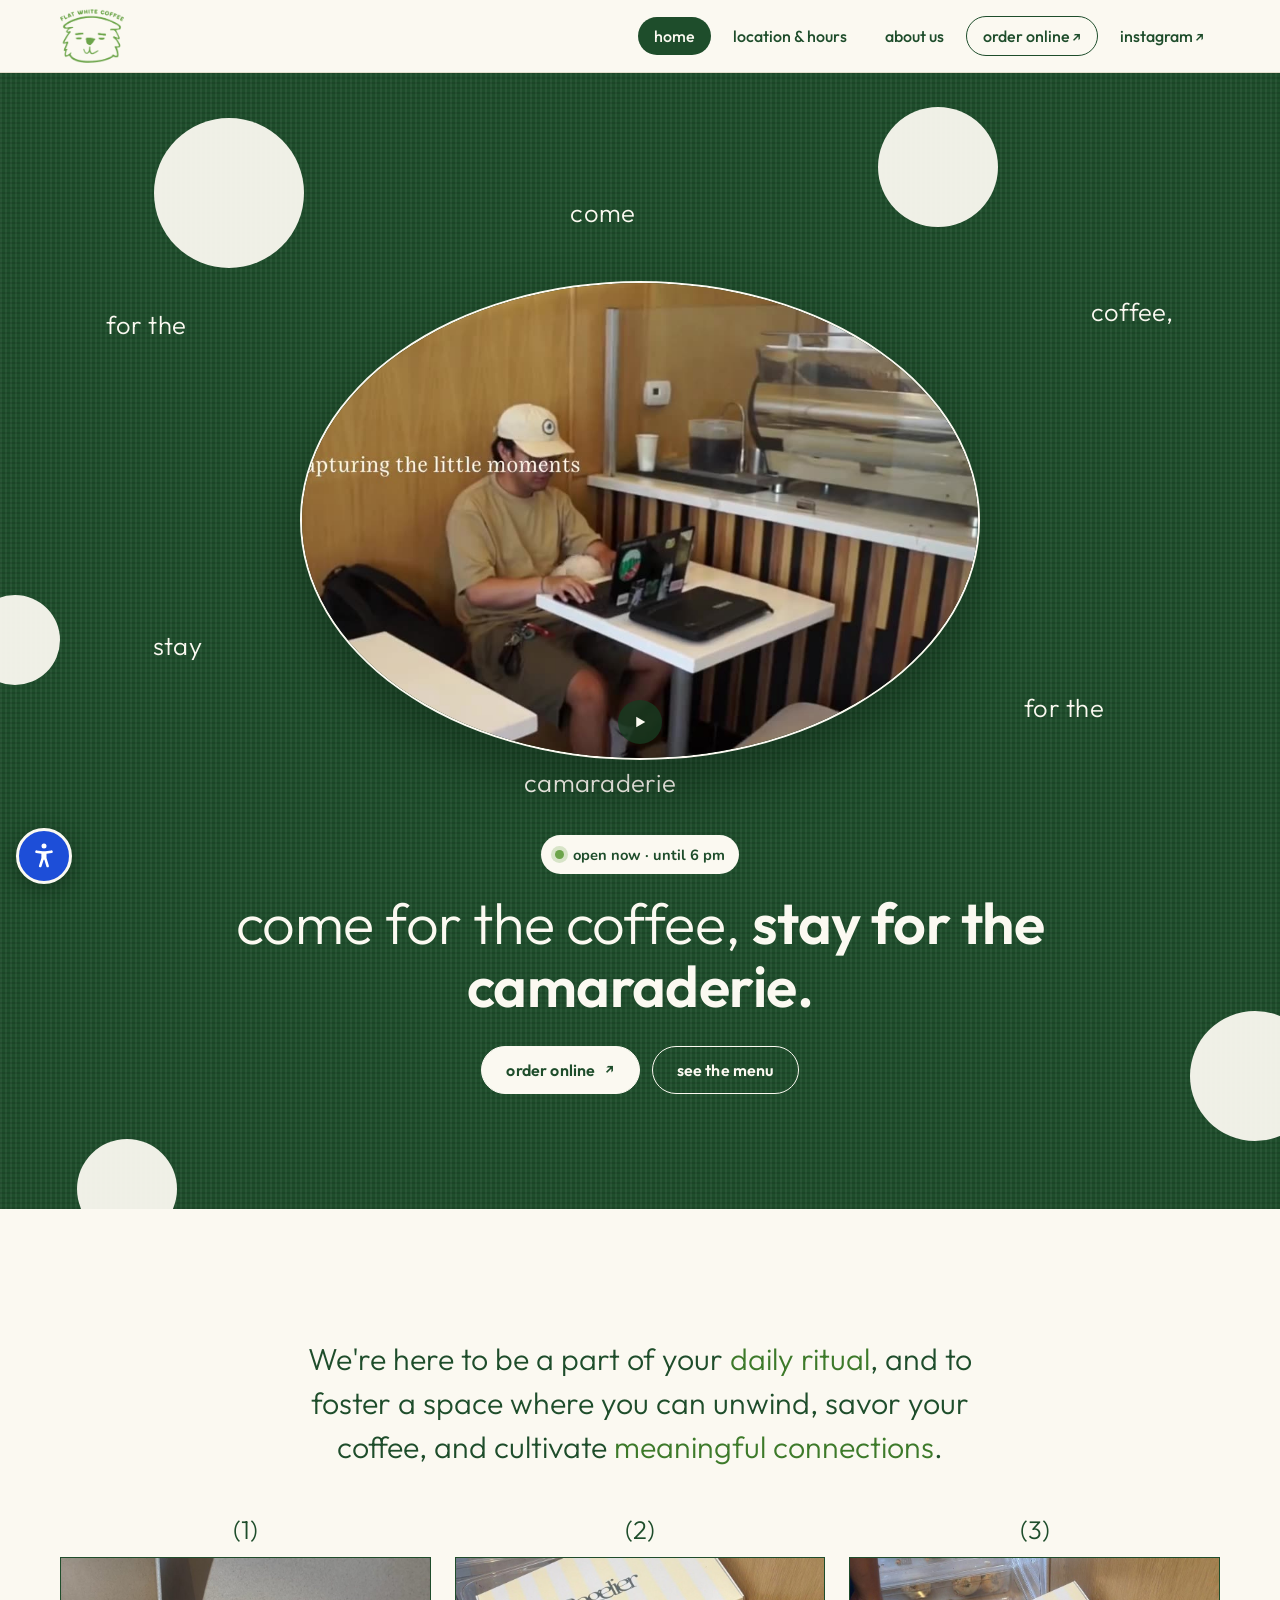
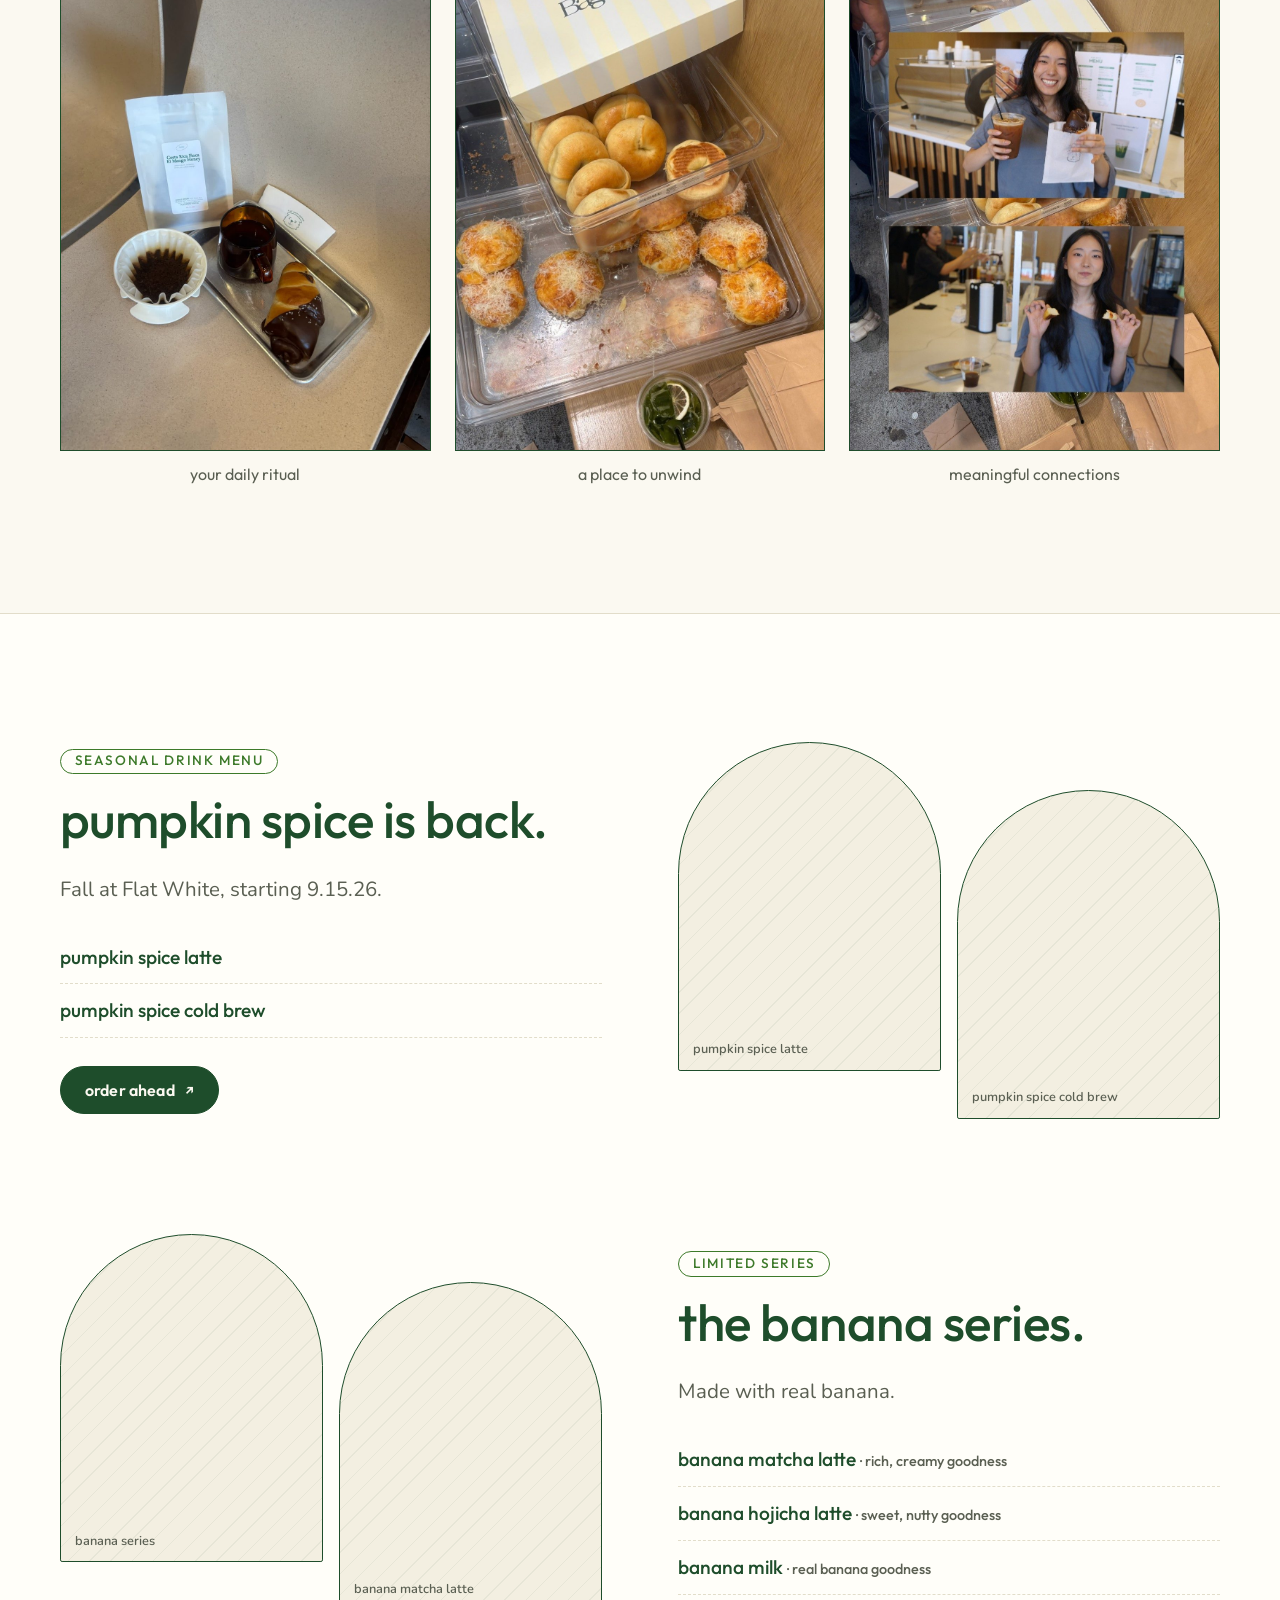
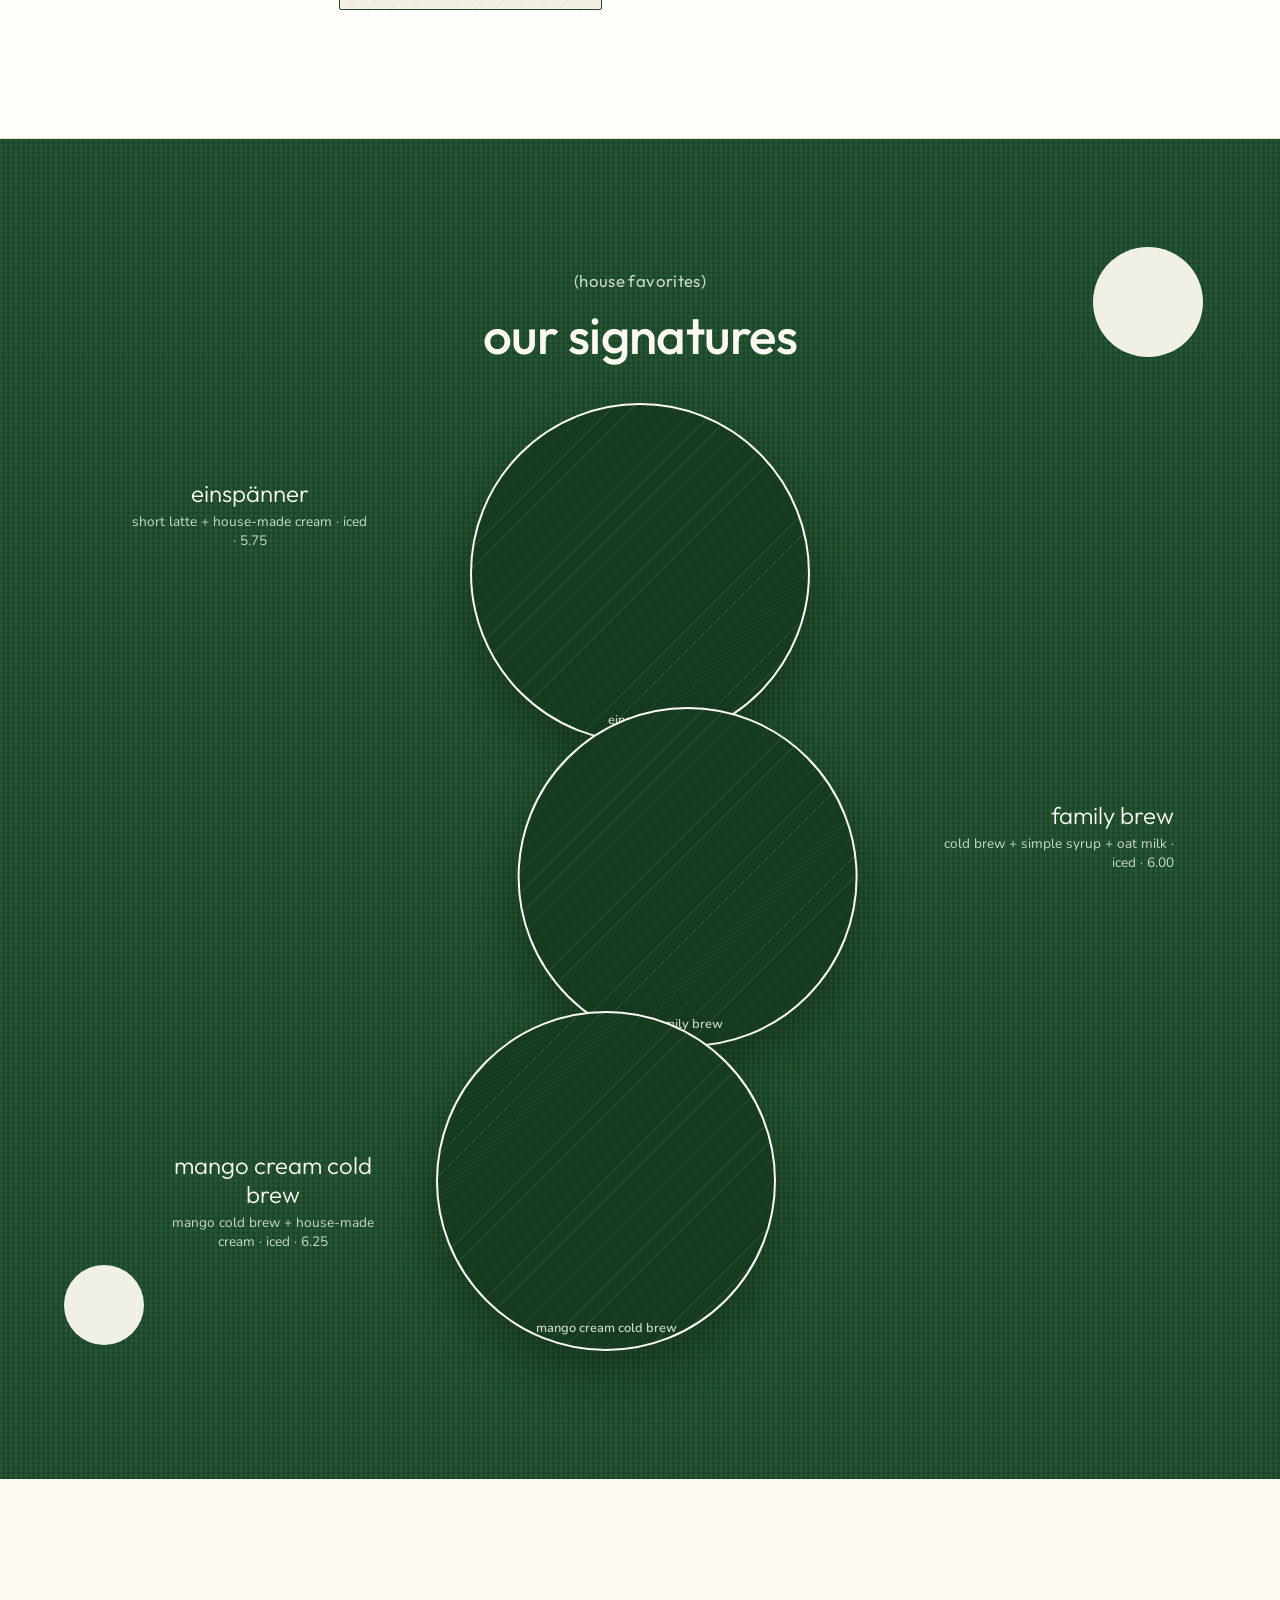
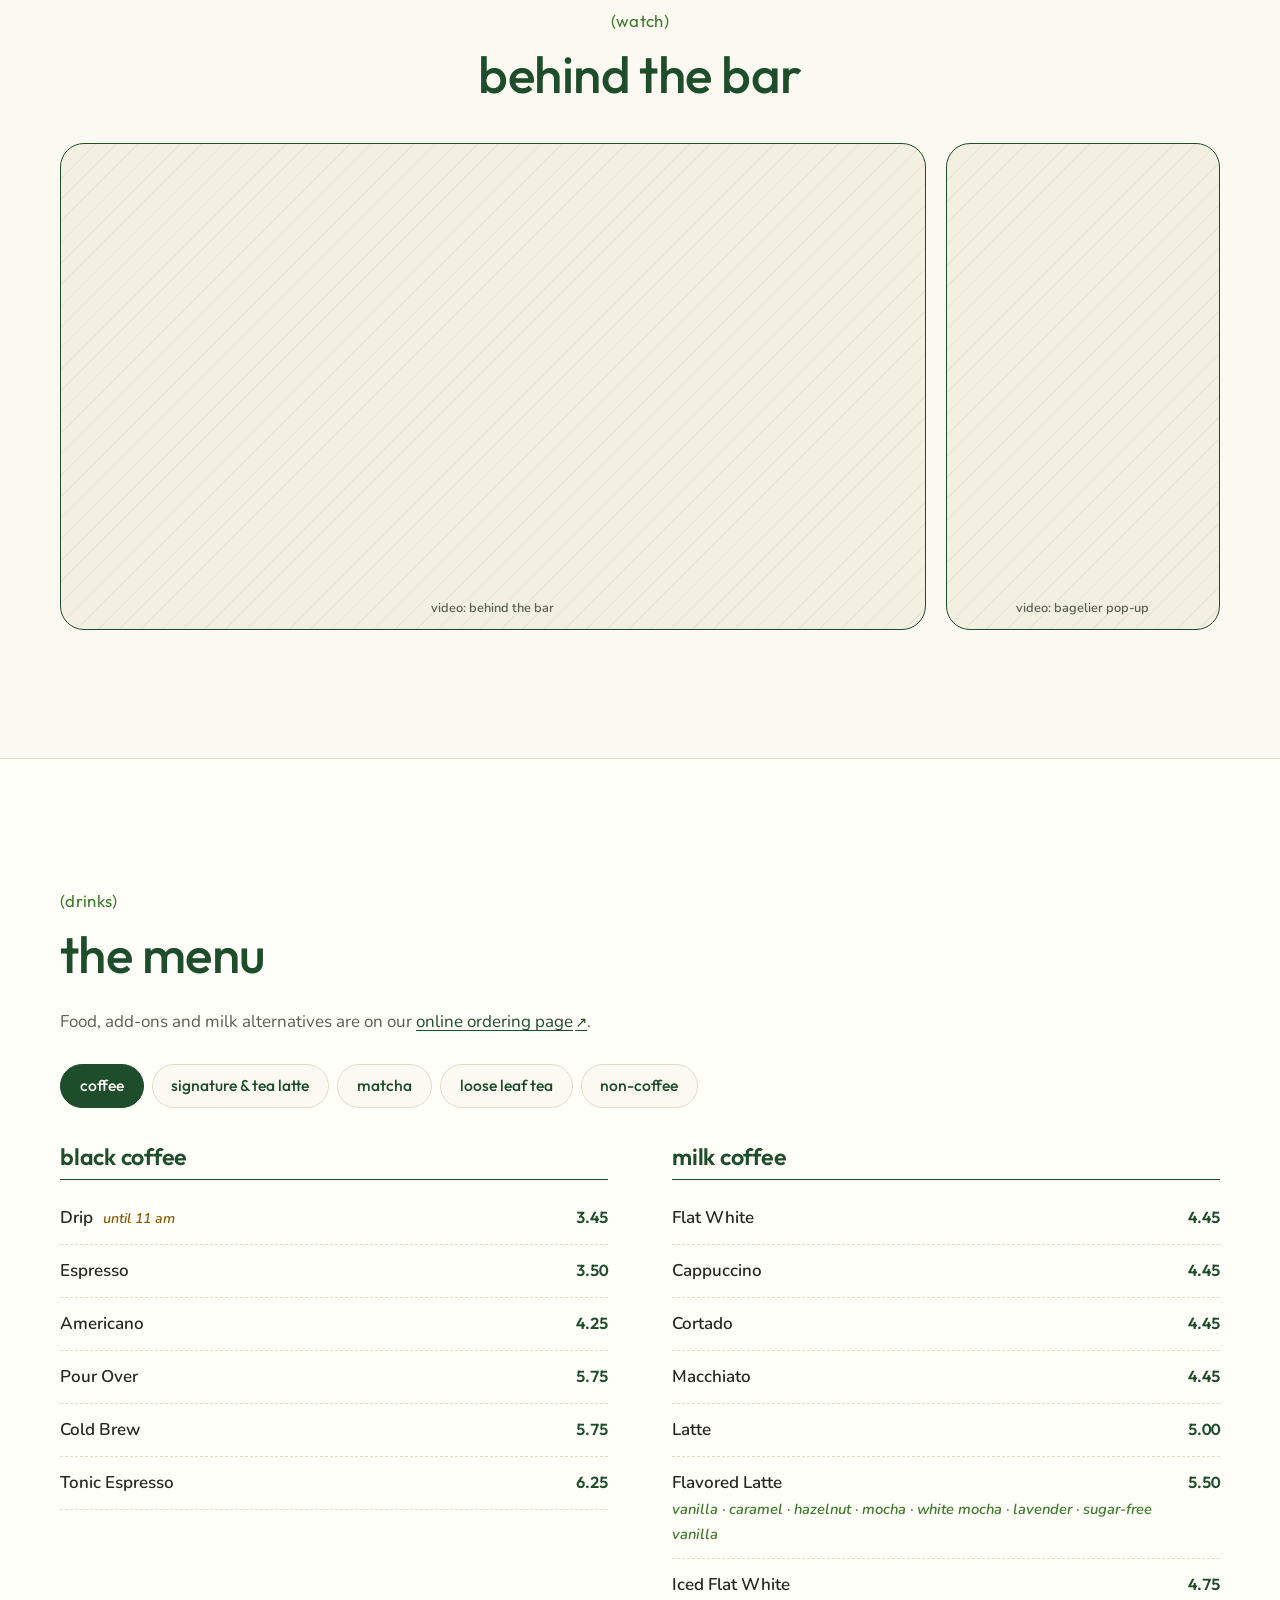
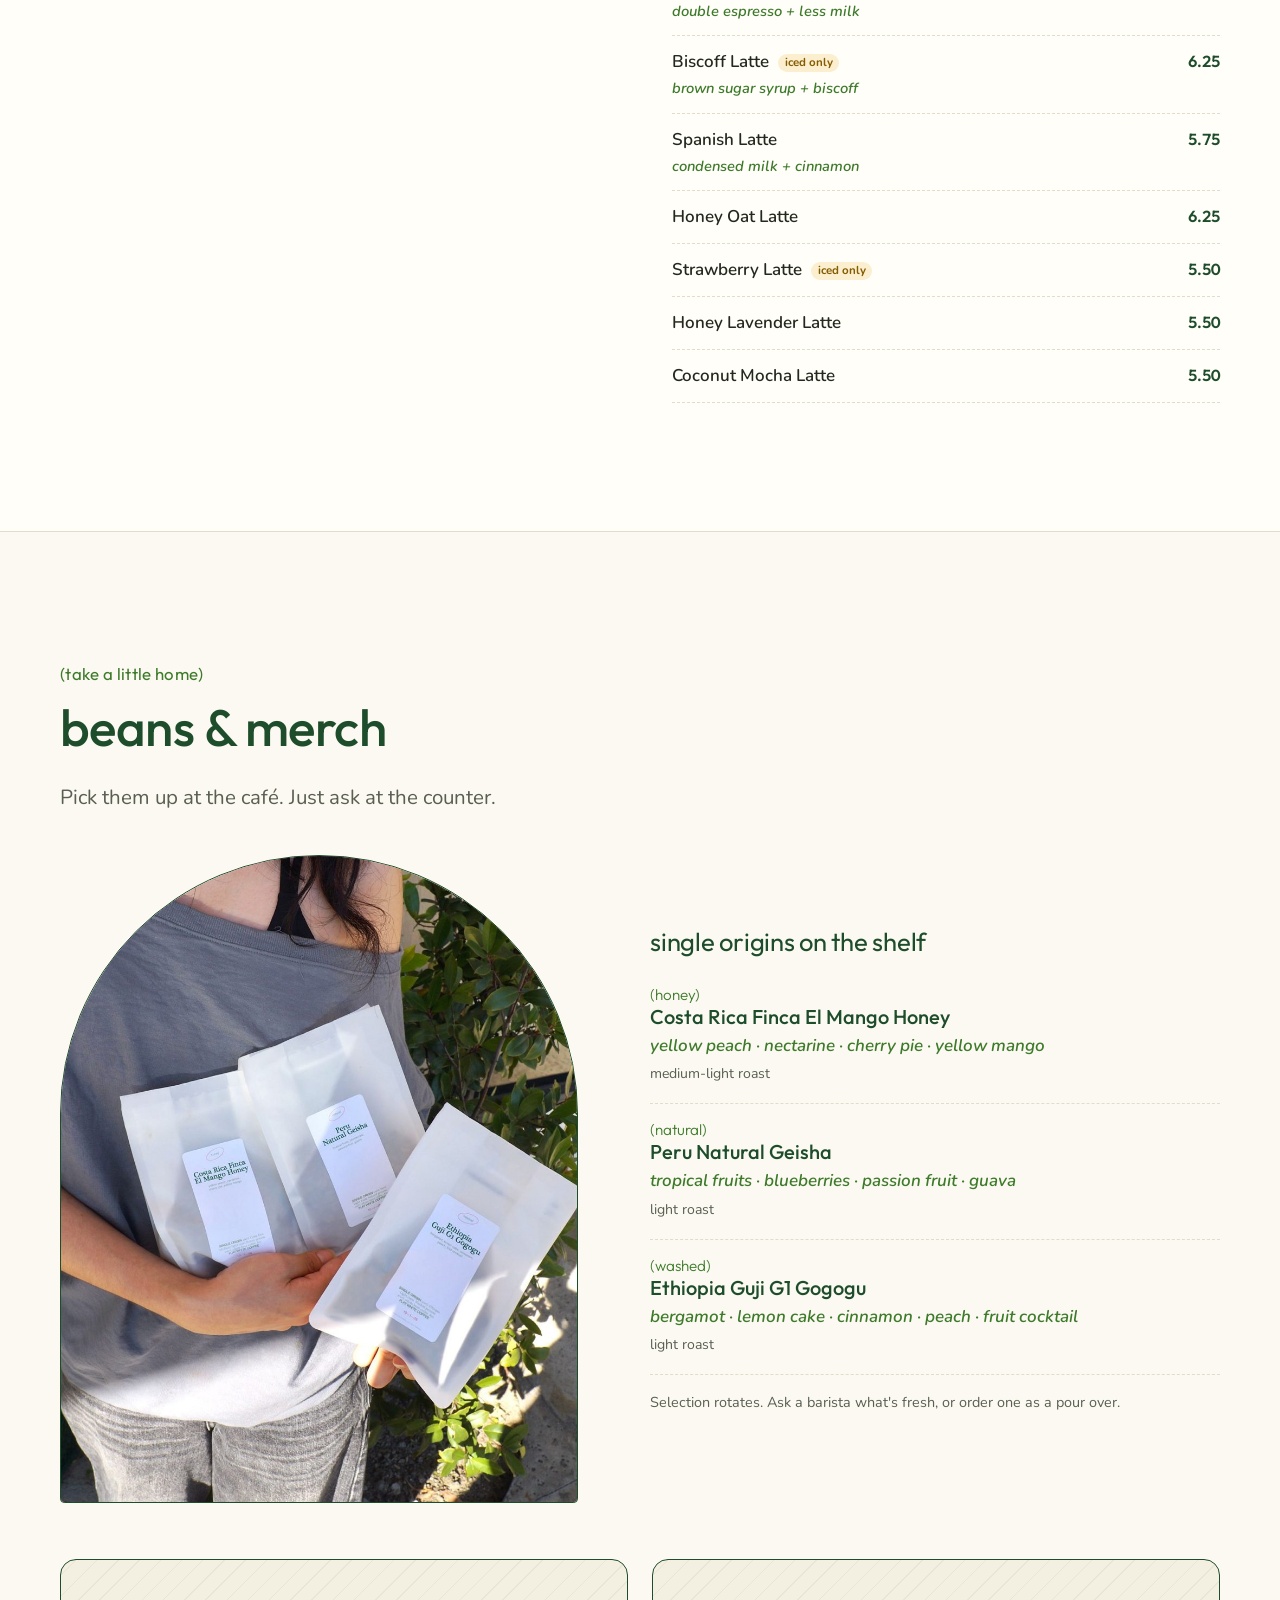
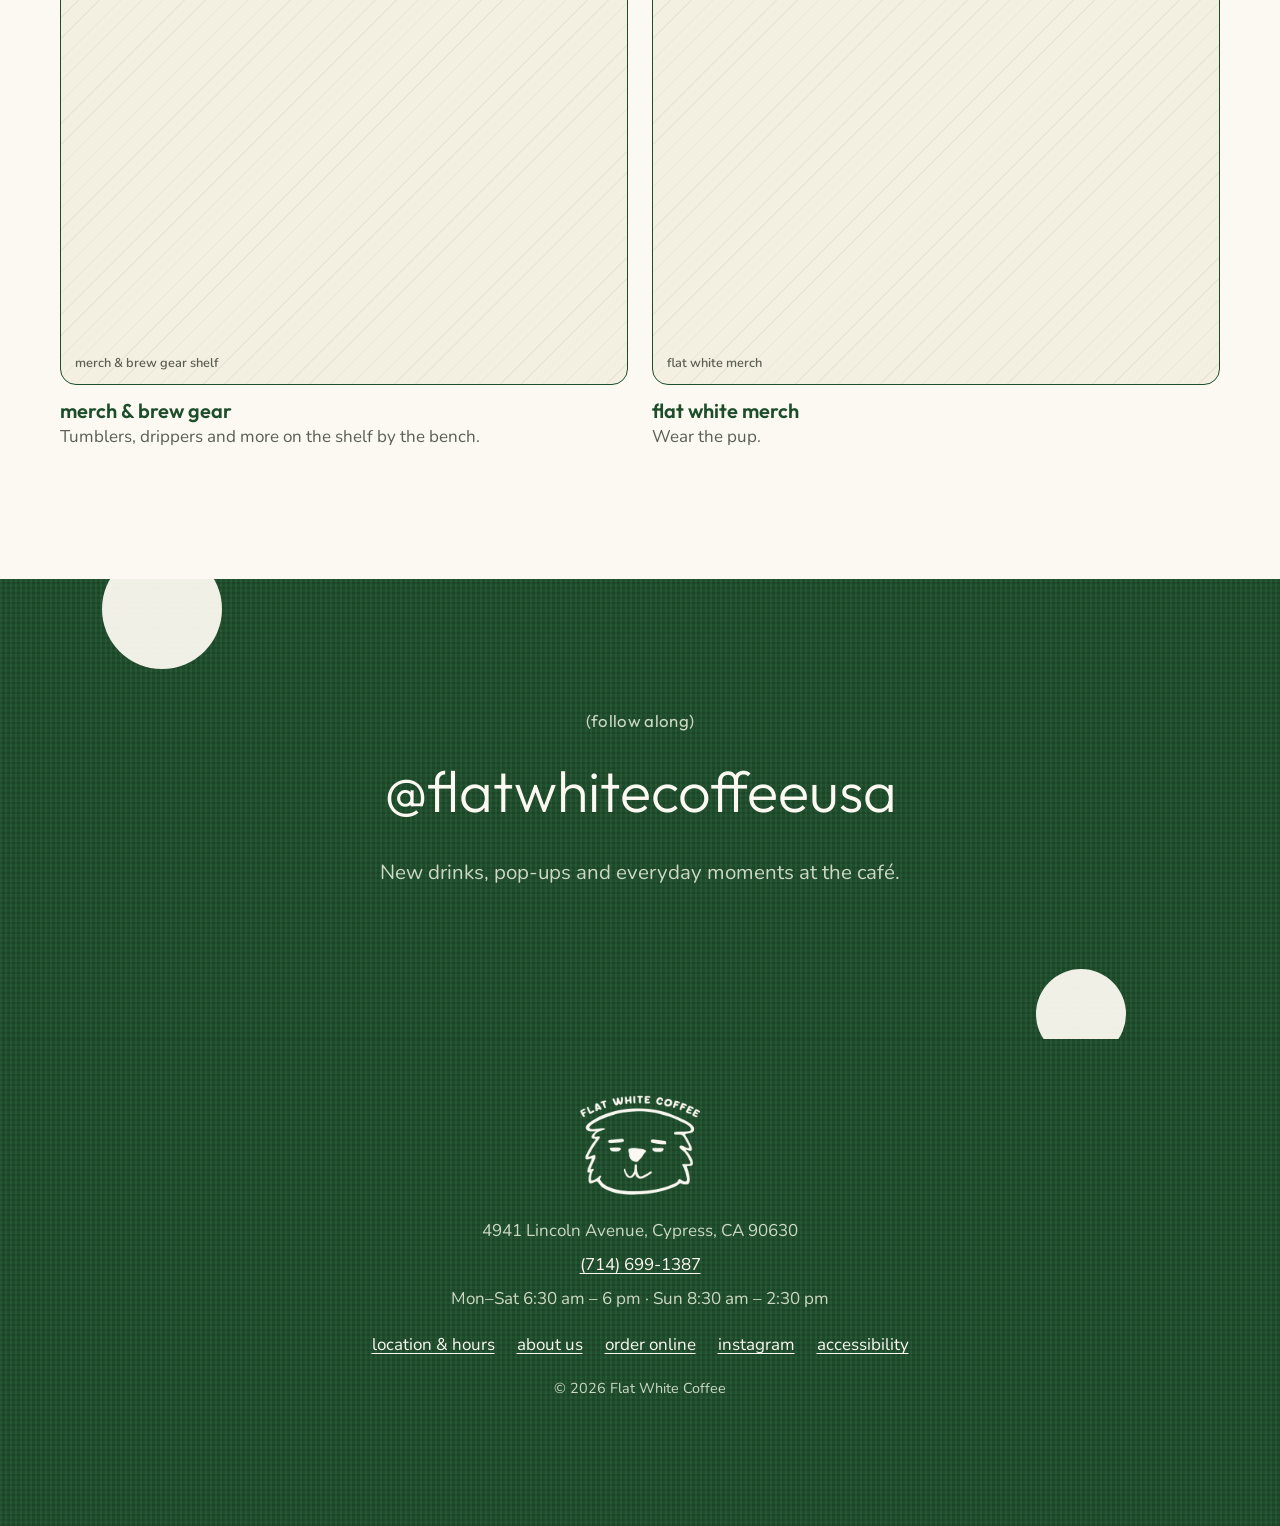
==== commit 38a19432: "Add behind-the-bar and Bagelier videos, single-origin beans section Co-Authored-By: Claude Opus 5.5 " ====
--- a/index.html
+++ b/index.html
@@ -92,8 +92,8 @@
         <div class="strip">
           <figure>
             <span class="num" aria-hidden="true">(1)</span>
-            <div class="frame" data-placeholder="drinks lineup">
-              <img src="assets/photos/drinks-lineup.jpg" alt="A barista pouring milk into a lineup of iced matcha, Biscoff and espresso drinks" loading="lazy">
+            <div class="frame" data-placeholder="pour over">
+              <img src="assets/photos/pour-over-beans.jpg" alt="A pour over and a chocolate salt bread on a tray next to a bag of Flat White beans" loading="lazy">
             </div>
             <figcaption>your daily ritual</figcaption>
           </figure>
@@ -187,15 +187,12 @@
       <div class="container center">
         <span class="label">(watch)</span>
         <h2 id="video-title">behind the bar</h2>
-        <div class="video-row">
-          <figure class="video-block frame" data-placeholder="video: pouring latte art" style="margin:0">
-            <video src="assets/video/latte-art.mp4" muted loop playsinline autoplay preload="metadata" aria-label="Barista pouring latte art"></video>
-          </figure>
-          <figure class="video-block frame" data-placeholder="video: making a signature" style="margin:0">
-            <video src="assets/video/signature.mp4" muted loop playsinline autoplay preload="metadata" aria-label="Making a signature drink"></video>
-          </figure>
-          <figure class="video-block frame" data-placeholder="video: a day at the café" style="margin:0">
-            <video src="assets/video/cafe-day.mp4" muted loop playsinline autoplay preload="metadata" aria-label="A day at the café"></video>
+        <div class="video-duo">
+          <figure class="video-block frame" data-placeholder="video: behind the bar" style="margin:0">
+            <video src="assets/video/behind-the-bar.mp4" poster="assets/video/behind-the-bar-poster.jpg" muted loop playsinline autoplay preload="metadata" aria-label="Behind the bar: fresh beans in the grinder hopper and the seasonal posters on the counter"></video>
+          </figure>
+          <figure class="video-block frame" data-placeholder="video: bagelier pop-up" style="margin:0">
+            <video src="assets/video/bagelier-popup.mp4" poster="assets/video/bagelier-popup-poster.jpg" muted loop playsinline autoplay preload="metadata" aria-label="Flat White × Bagelier: garnishing an iced matcha, a pour over, and trays of fresh bagels"></video>
           </figure>
         </div>
       </div>
@@ -344,18 +341,47 @@
         <span class="label">(take a little home)</span>
         <h2 id="shop-title">beans &amp; merch</h2>
         <p class="lead">Pick them up at the café. Just ask at the counter.</p>
-        <div class="showcase">
+        <div class="beans-grid">
+          <div class="frame beans-photo" data-placeholder="bean bags">
+            <img src="assets/photos/beans-trio.jpg" alt="Three bags of Flat White single origin coffee: Costa Rica Finca El Mango Honey, Peru Natural Geisha and Ethiopia Guji G1 Gogogu" loading="lazy">
+          </div>
+          <div>
+            <h3 class="beans-title">single origins on the shelf</h3>
+            <ul class="beans-list">
+              <li>
+                <span class="process">(honey)</span>
+                <strong>Costa Rica Finca El Mango Honey</strong>
+                <span class="notes">yellow peach · nectarine · cherry pie · yellow mango</span>
+                <span class="meta">medium-light roast</span>
+              </li>
+              <li>
+                <span class="process">(natural)</span>
+                <strong>Peru Natural Geisha</strong>
+                <span class="notes">tropical fruits · blueberries · passion fruit · guava</span>
+                <span class="meta">light roast</span>
+              </li>
+              <li>
+                <span class="process">(washed)</span>
+                <strong>Ethiopia Guji G1 Gogogu</strong>
+                <span class="notes">bergamot · lemon cake · cinnamon · peach · fruit cocktail</span>
+                <span class="meta">light roast</span>
+              </li>
+            </ul>
+            <p class="muted small">Selection rotates. Ask a barista what's fresh, or order one as a pour over.</p>
+          </div>
+        </div>
+        <div class="showcase" style="margin-top:56px">
           <figure>
-            <div class="frame" data-placeholder="pour over + bean bag">
-              <img src="assets/photos/pour-over-beans.jpg" alt="Pour over coffee and a chocolate salt bread next to a bag of Costa Rica Finca El Mango Honey beans" loading="lazy">
-            </div>
-            <figcaption><strong>coffee beans</strong><span class="muted">Our house blend Commune and rotating single origins, like Costa Rica Finca El Mango Honey.</span></figcaption>
+            <div class="frame" data-placeholder="merch & brew gear shelf">
+              <img src="assets/photos/cafe-shelves.jpg" alt="Shelves of coffee bean bags, tumblers and merch at the café" loading="lazy" style="object-position:70% 52%">
+            </div>
+            <figcaption><strong>merch &amp; brew gear</strong><span class="muted">Tumblers, drippers and more on the shelf by the bench.</span></figcaption>
           </figure>
           <figure>
             <div class="frame" data-placeholder="flat white merch">
-              <img src="assets/photos/cafe-shelves.jpg" alt="Shelves of coffee bean bags, tumblers and merch at the café" loading="lazy" style="object-position:70% 52%">
-            </div>
-            <figcaption><strong>merch &amp; brew gear</strong><span class="muted">Tumblers, drippers and more on the shelf by the bench.</span></figcaption>
+              <img src="assets/photos/merch.jpg" alt="Flat White merch" loading="lazy">
+            </div>
+            <figcaption><strong>flat white merch</strong><span class="muted">Wear the pup.</span></figcaption>
           </figure>
         </div>
       </div>
--- a/styles.css
+++ b/styles.css
@@ -240,12 +240,30 @@
 .video-block.is-empty .video-toggle { display: none; }
 @media (max-width: 760px) { .video-row { grid-template-columns: 1fr 1fr; } .video-row > :nth-child(3) { display: none; } }
 
+.video-duo { display: grid; grid-template-columns: 3.16fr 1fr; gap: 20px; margin-top: 40px; align-items: start; }
+.video-duo .video-block:first-child { aspect-ratio: 16 / 9; }
+.video-duo .video-block:last-child { aspect-ratio: 9 / 16; }
+.video-block video { width: 100%; height: 100%; object-fit: cover; }
+@media (max-width: 760px) { .video-duo { grid-template-columns: 1fr; } .video-duo .video-block:last-child { max-width: 320px; margin-inline: auto !important; width: 100%; } }
+
+/* beans */
+.beans-grid { display: grid; grid-template-columns: 1fr 1.1fr; gap: clamp(32px, 6vw, 72px); align-items: center; margin-top: 40px; }
+.beans-photo { aspect-ratio: 4 / 5; border-radius: 999px 999px var(--radius) var(--radius); }
+.beans-title { font-weight: 400; font-size: 1.6rem; }
+.beans-list { list-style: none; padding: 0; margin: 0 0 16px; }
+.beans-list li { padding: 18px 0; border-bottom: 1px dashed var(--line); display: grid; gap: 2px; }
+.beans-list .process { font: 300 .95rem/1 var(--font-display); color: var(--leaf-ink); }
+.beans-list strong { font: 500 1.25rem/1.3 var(--font-display); color: var(--forest); }
+.beans-list .notes { font-style: italic; font-weight: 600; color: var(--leaf-ink); }
+.beans-list .meta { font-size: .88rem; color: var(--muted); }
+@media (max-width: 860px) { .beans-grid { grid-template-columns: 1fr; } .beans-photo { max-width: 460px; } }
+
 /* ---------- collage (community / bagelier) ---------- */
 .collage { position: relative; display: grid; grid-template-columns: repeat(12, 1fr); gap: 16px; margin-top: 48px; }
 .collage .frame { border-radius: 4px; box-shadow: 0 18px 40px rgba(0,0,0,.18); }
 .collage .c1 { grid-column: 1 / span 5; aspect-ratio: 4 / 5; transform: rotate(-2deg); }
 .collage .c2 { grid-column: 6 / span 4; aspect-ratio: 4 / 5; margin-top: 64px; transform: rotate(1.5deg); }
-.collage .c3 { grid-column: 10 / span 3; aspect-ratio: 4 / 5; margin-top: 12px; transform: rotate(-1deg); }
+.collage .c3 { grid-column: 10 / span 3; aspect-ratio: 9 / 16; margin-top: 12px; transform: rotate(-1deg); }
 @media (max-width: 760px) {
   .collage { grid-template-columns: 1fr 1fr; }
   .collage .c1 { grid-column: 1 / -1; }
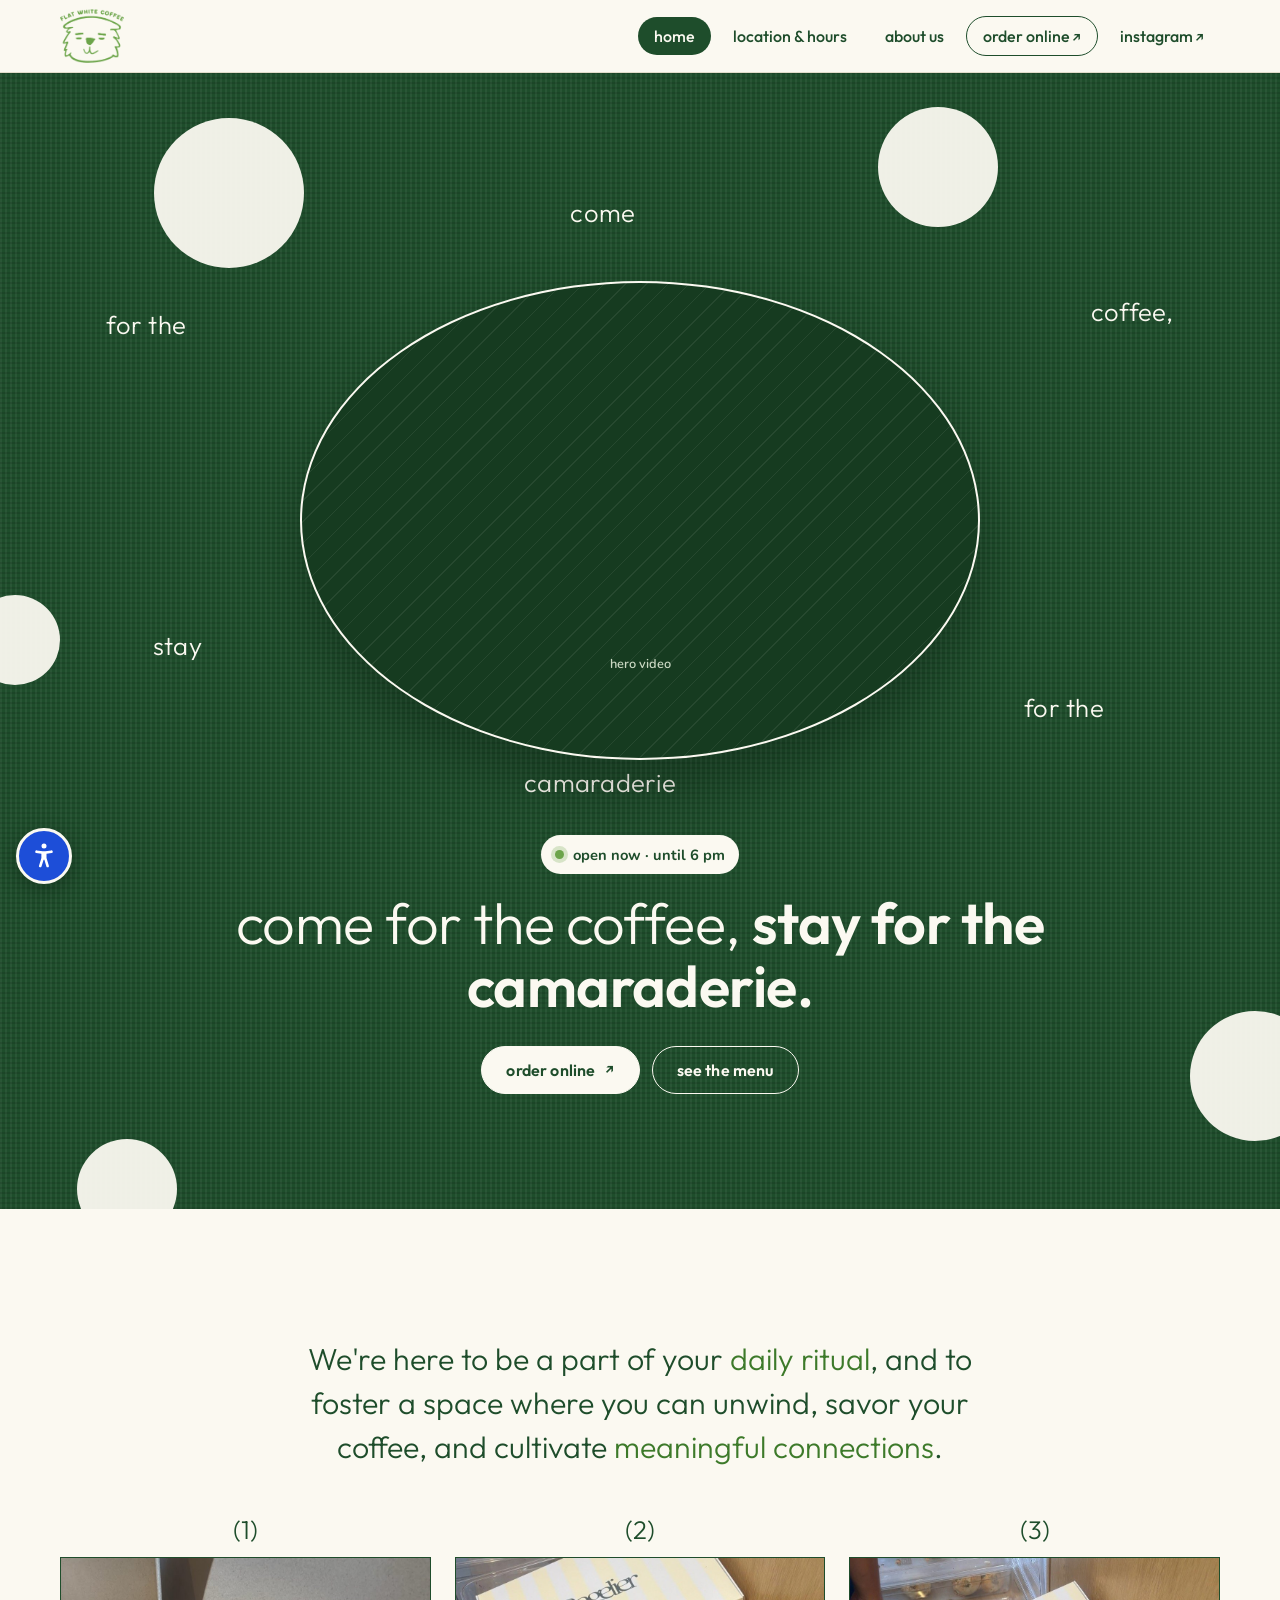
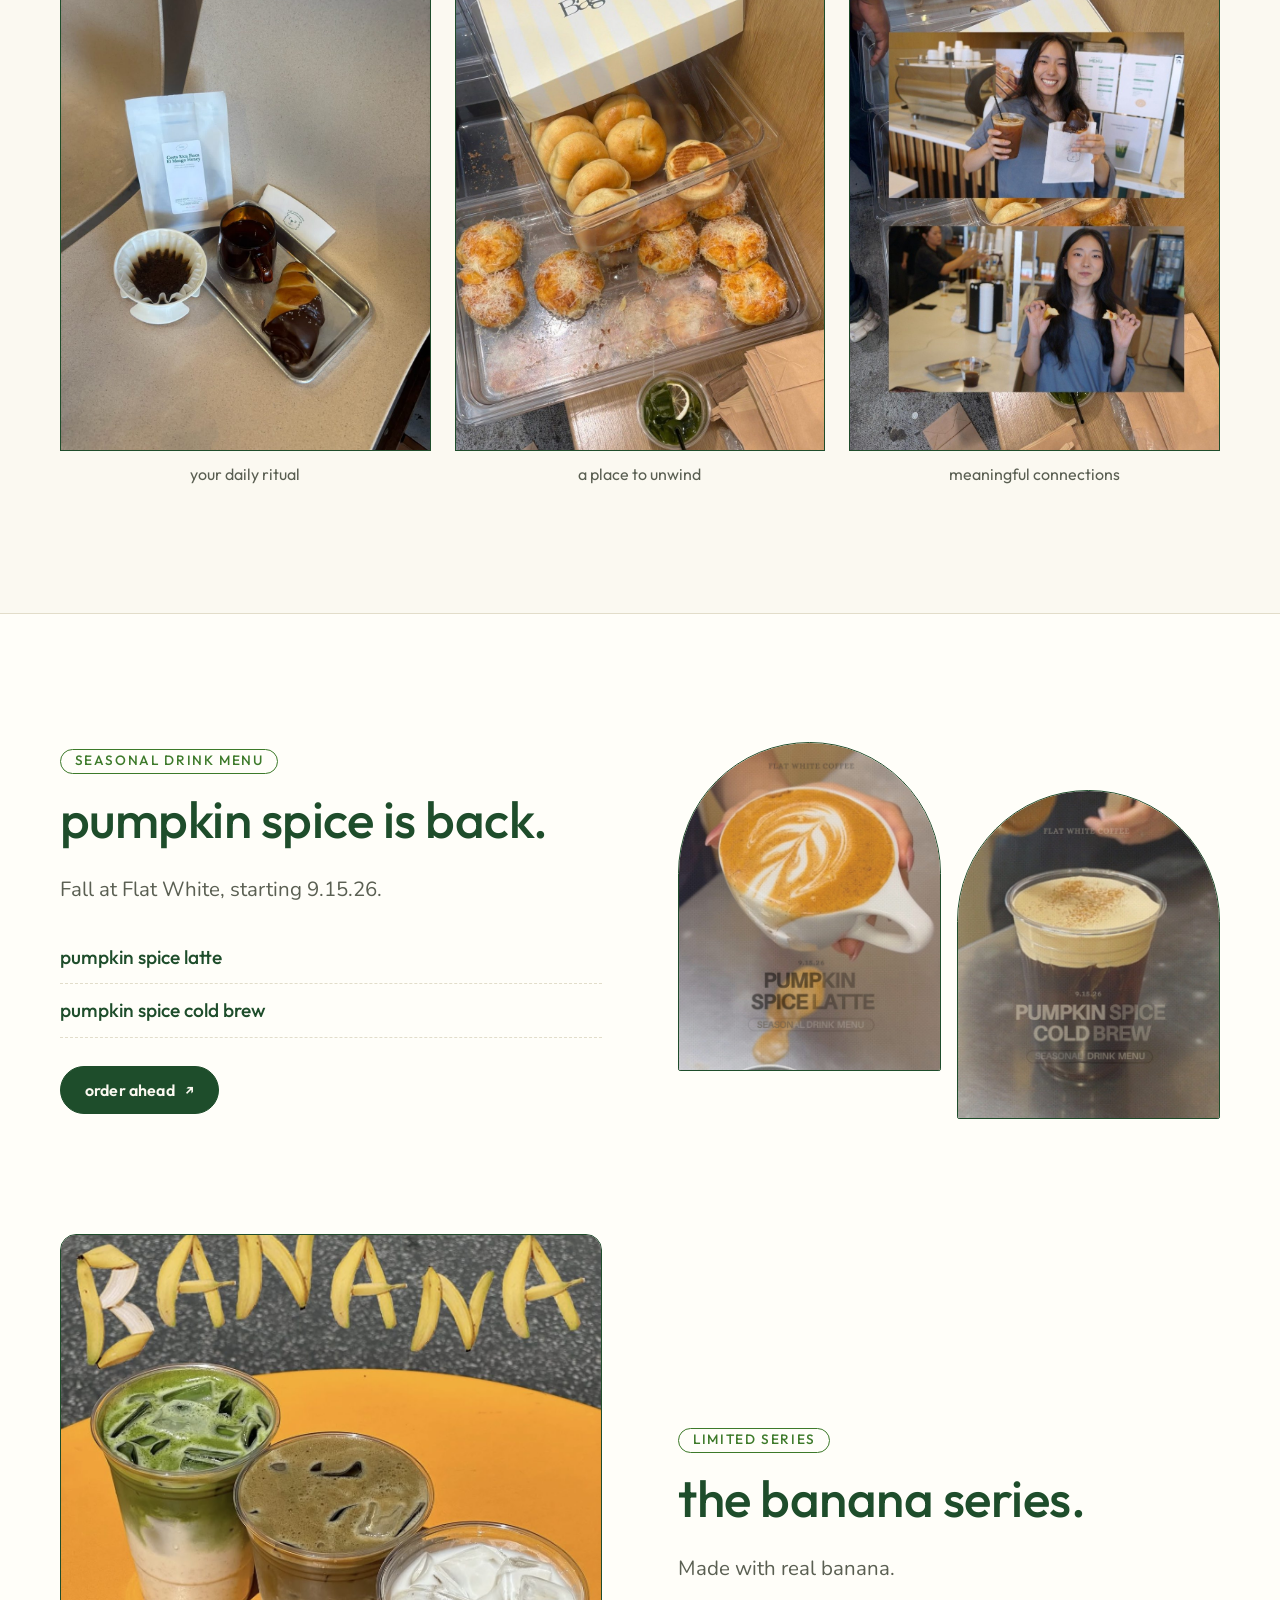
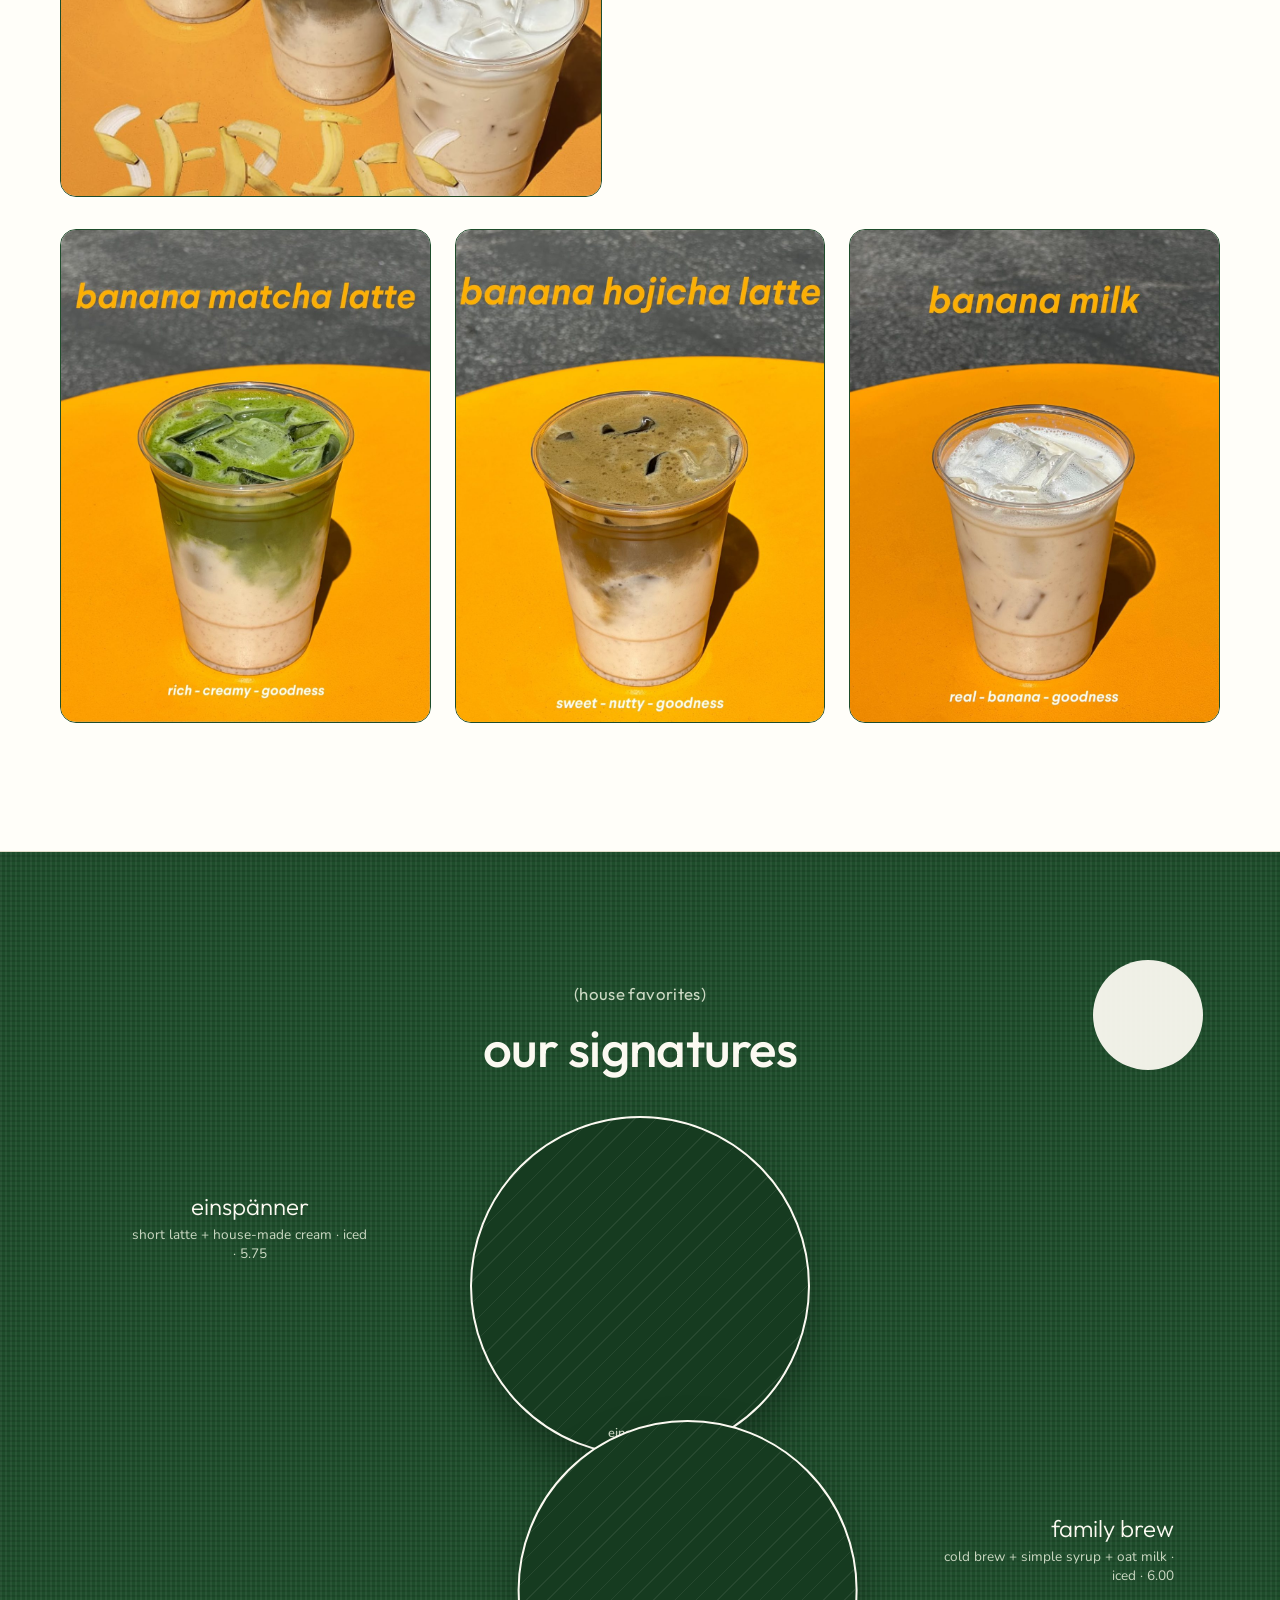
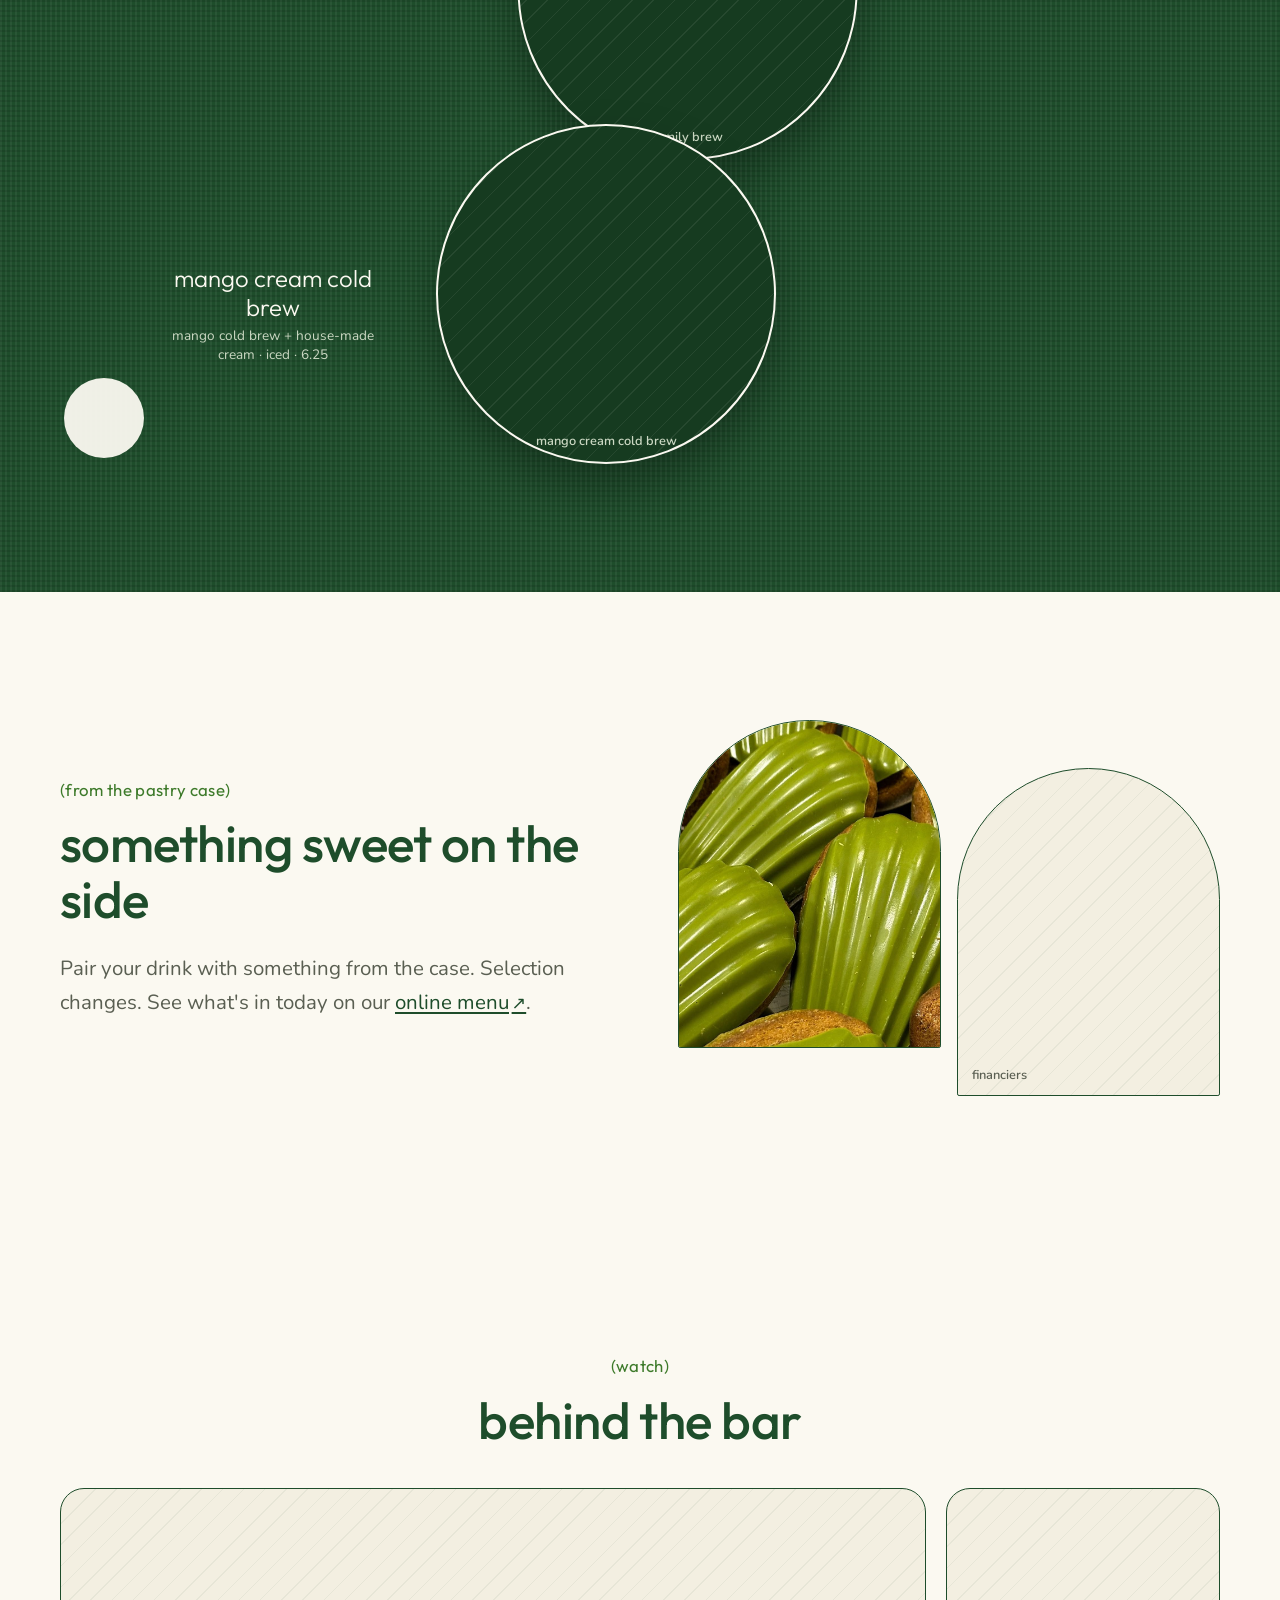
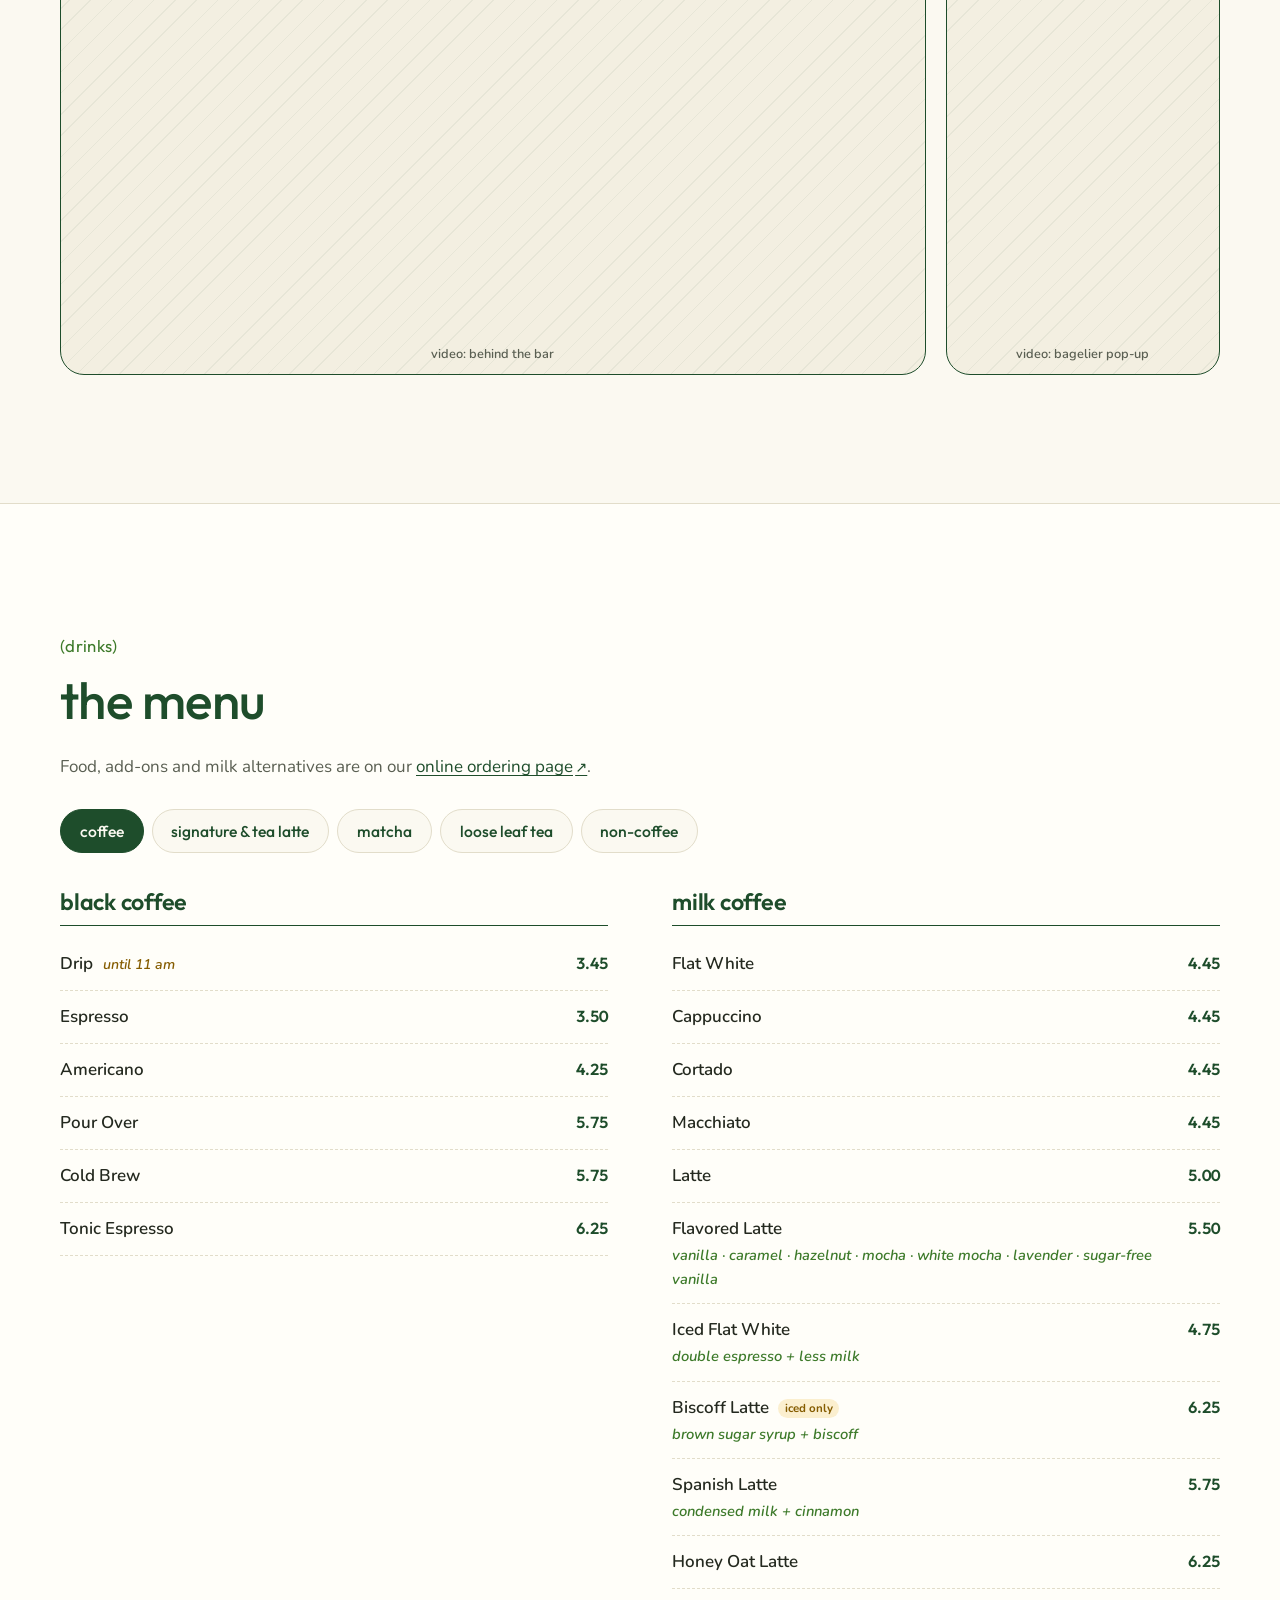
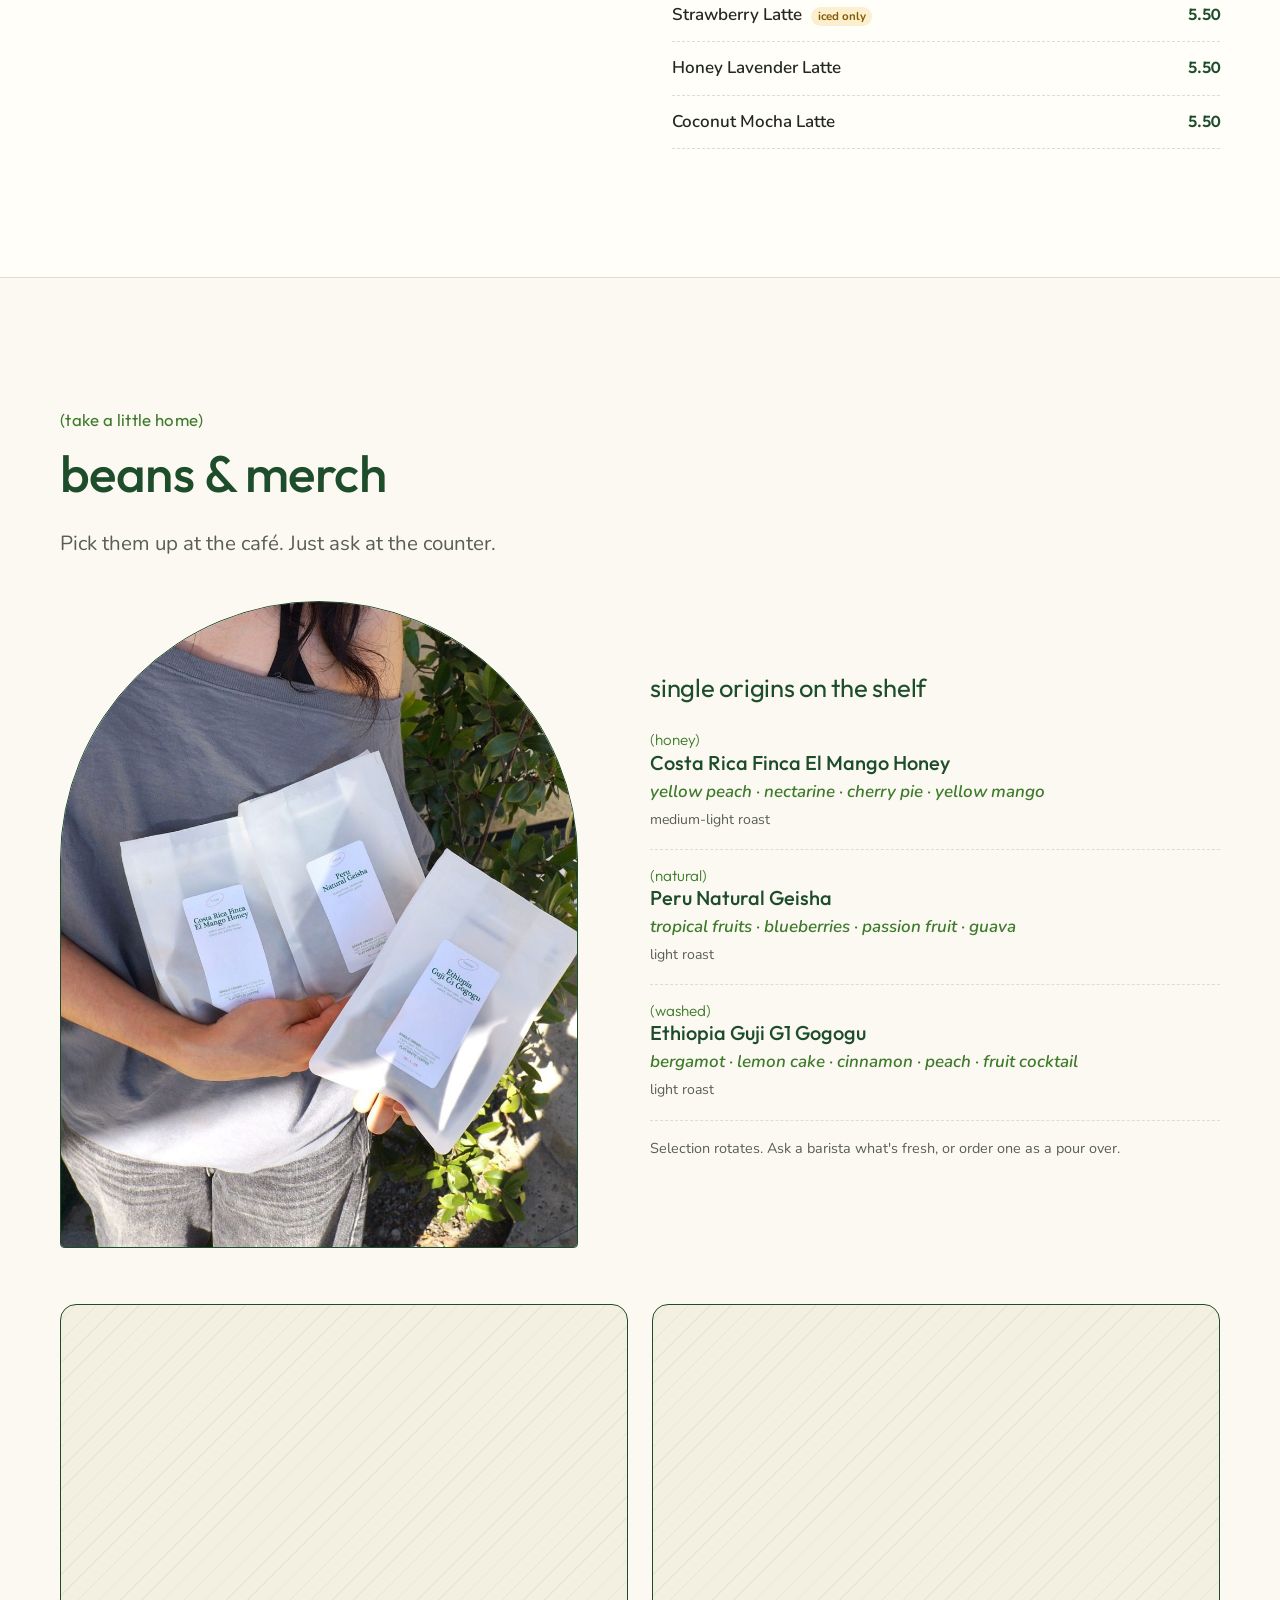
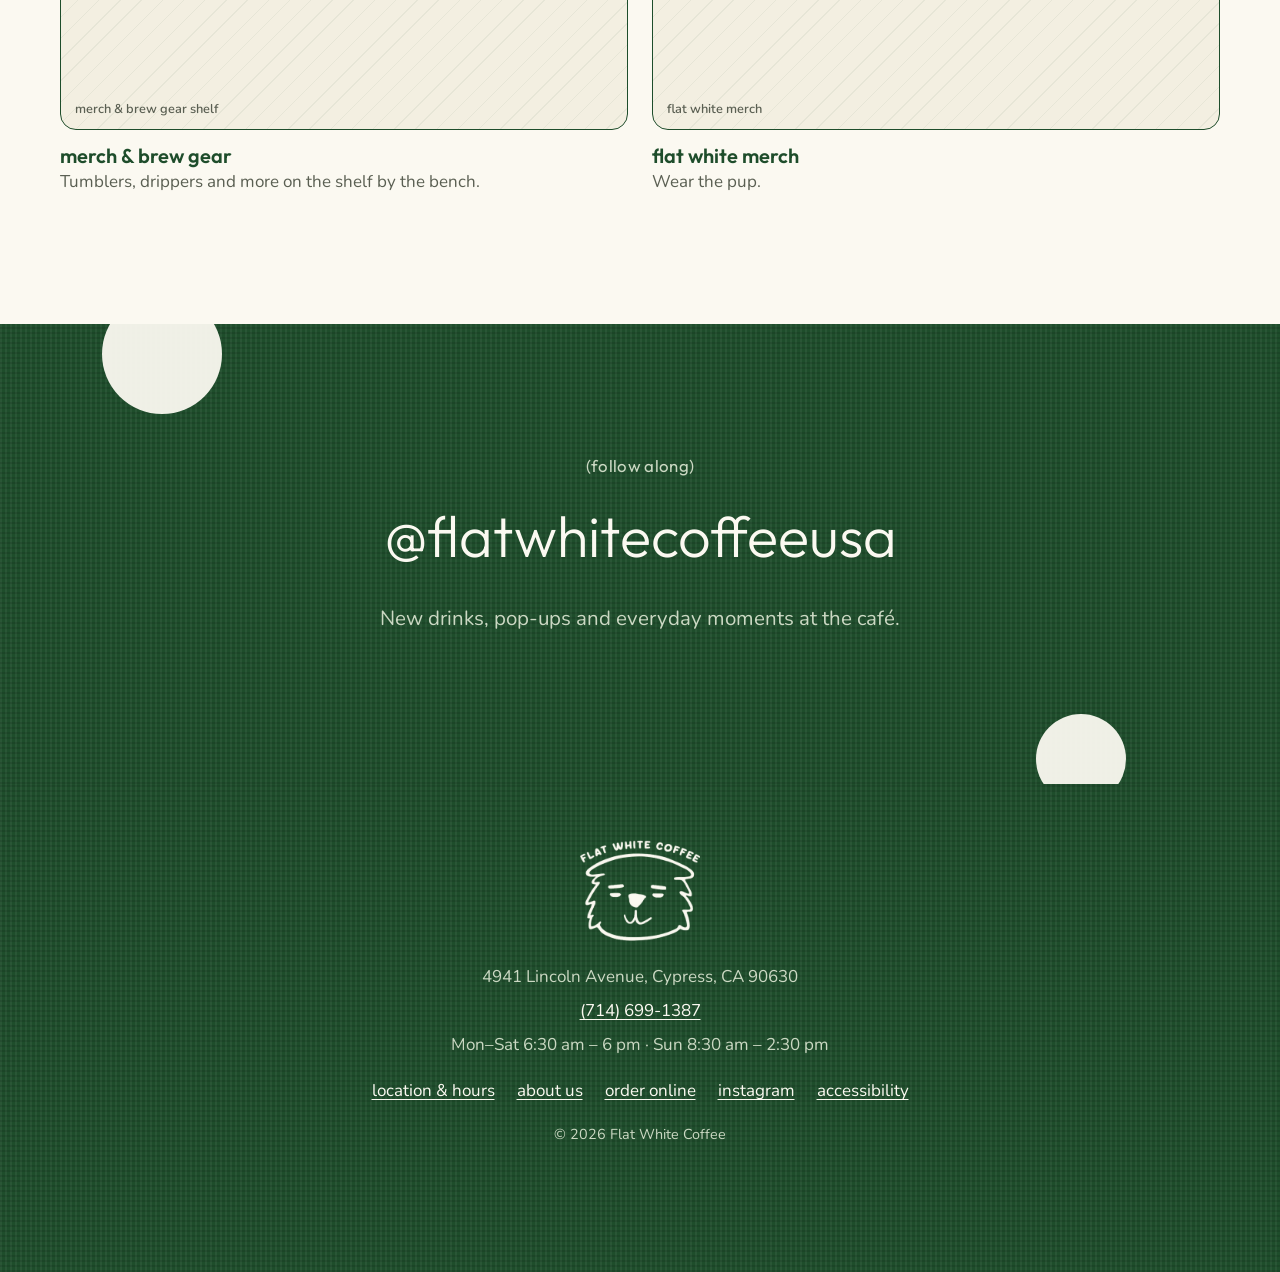
==== commit e63727bd: "Add banana series drinks and pastry case with matcha madeleines Co-Authored-By: Claude Opus 5.5 <nor" ====
--- a/index.html
+++ b/index.html
@@ -142,24 +142,25 @@
         </div>
 
         <div class="seasonal-grid" style="margin-top:clamp(72px,9vw,120px)">
-          <div class="seasonal-pair">
-            <div class="frame" data-placeholder="banana series">
-              <img src="assets/photos/banana-series.jpg" alt="Banana matcha latte, banana hojicha latte and banana milk on an orange table" loading="lazy">
-            </div>
-            <div class="frame" data-placeholder="banana matcha latte" style="margin-top:48px">
-              <img src="assets/photos/banana-matcha-latte.jpg" alt="Iced banana matcha latte" loading="lazy">
-            </div>
+          <div class="frame banana-hero" data-placeholder="banana series">
+            <img src="assets/photos/banana-series.jpg" alt="Banana matcha latte, banana hojicha latte and banana milk on an orange table, with BANANA SERIES spelled out in banana peels" loading="lazy">
           </div>
           <div>
             <span class="pill-label">limited series</span>
             <h2>the banana series.</h2>
             <p class="lead">Made with real banana.</p>
-            <ul class="seasonal-list">
-              <li>banana matcha latte <span class="muted small">· rich, creamy goodness</span></li>
-              <li>banana hojicha latte <span class="muted small">· sweet, nutty goodness</span></li>
-              <li>banana milk <span class="muted small">· real banana goodness</span></li>
-            </ul>
-          </div>
+          </div>
+        </div>
+        <div class="strip banana-strip">
+          <figure>
+            <div class="frame" data-placeholder="banana matcha latte"><img src="assets/photos/banana-matcha-latte.jpg" alt="Iced banana matcha latte" loading="lazy"></div>
+          </figure>
+          <figure>
+            <div class="frame" data-placeholder="banana hojicha latte"><img src="assets/photos/banana-hojicha-latte.jpg" alt="Iced banana hojicha latte" loading="lazy"></div>
+          </figure>
+          <figure>
+            <div class="frame" data-placeholder="banana milk"><img src="assets/photos/banana-milk.jpg" alt="Iced banana milk" loading="lazy"></div>
+          </figure>
         </div>
       </div>
     </section>
@@ -178,6 +179,23 @@
           <p class="plate-note n1">einspänner<small>short latte + house-made cream · iced · 5.75</small></p>
           <p class="plate-note n2">family brew<small>cold brew + simple syrup + oat milk · iced · 6.00</small></p>
           <p class="plate-note n3">mango cream cold brew<small>mango cold brew + house-made cream · iced · 6.25</small></p>
+        </div>
+      </div>
+    </section>
+
+    <!-- PASTRY CASE -->
+    <section class="section" aria-labelledby="pastry-title">
+      <div class="container">
+        <div class="seasonal-grid">
+          <div>
+            <span class="label">(from the pastry case)</span>
+            <h2 id="pastry-title">something sweet on the side</h2>
+            <p class="lead">Pair your drink with something from the case. Selection changes. See what's in today on our <a class="ext" href="https://flat-white-coffee-cypress.cloveronline.com/menu/all" target="_blank" rel="noopener">online menu<span class="sr-only"> (opens in a new tab)</span></a>.</p>
+          </div>
+          <div class="seasonal-pair">
+            <div class="frame" data-placeholder="matcha madeleines"><img src="assets/photos/matcha-madeleines.jpg" alt="Madeleines dipped in a glossy matcha coating" loading="lazy"></div>
+            <div class="frame" data-placeholder="financiers" style="margin-top:48px"><img src="assets/photos/financiers.jpg" alt="Financiers topped with pretzel, almond, cream cheese and chocolate" loading="lazy"></div>
+          </div>
         </div>
       </div>
     </section>
--- a/styles.css
+++ b/styles.css
@@ -183,6 +183,10 @@
 .seasonal-list li { padding: 14px 0; border-bottom: 1px dashed var(--line); font: 500 1.2rem/1.3 var(--font-display); color: var(--forest); }
 @media (max-width: 860px) { .seasonal-grid { grid-template-columns: 1fr; } }
 
+.banana-hero { aspect-ratio: 1 / 1.04; border-radius: var(--radius); }
+.banana-strip { margin-top: 32px; }
+.banana-strip .frame { aspect-ratio: 3 / 4; border-radius: var(--radius); }
+
 /* ---------- stacked plates (signature drinks) ---------- */
 .plates { position: relative; display: grid; gap: 0; justify-items: center; margin-top: 40px; }
 .plate { position: relative; width: clamp(220px, 34vw, 340px); aspect-ratio: 1; border-radius: 50%; overflow: hidden; border: 2px solid var(--on-dark); box-shadow: 0 24px 48px rgba(0,0,0,.28); }
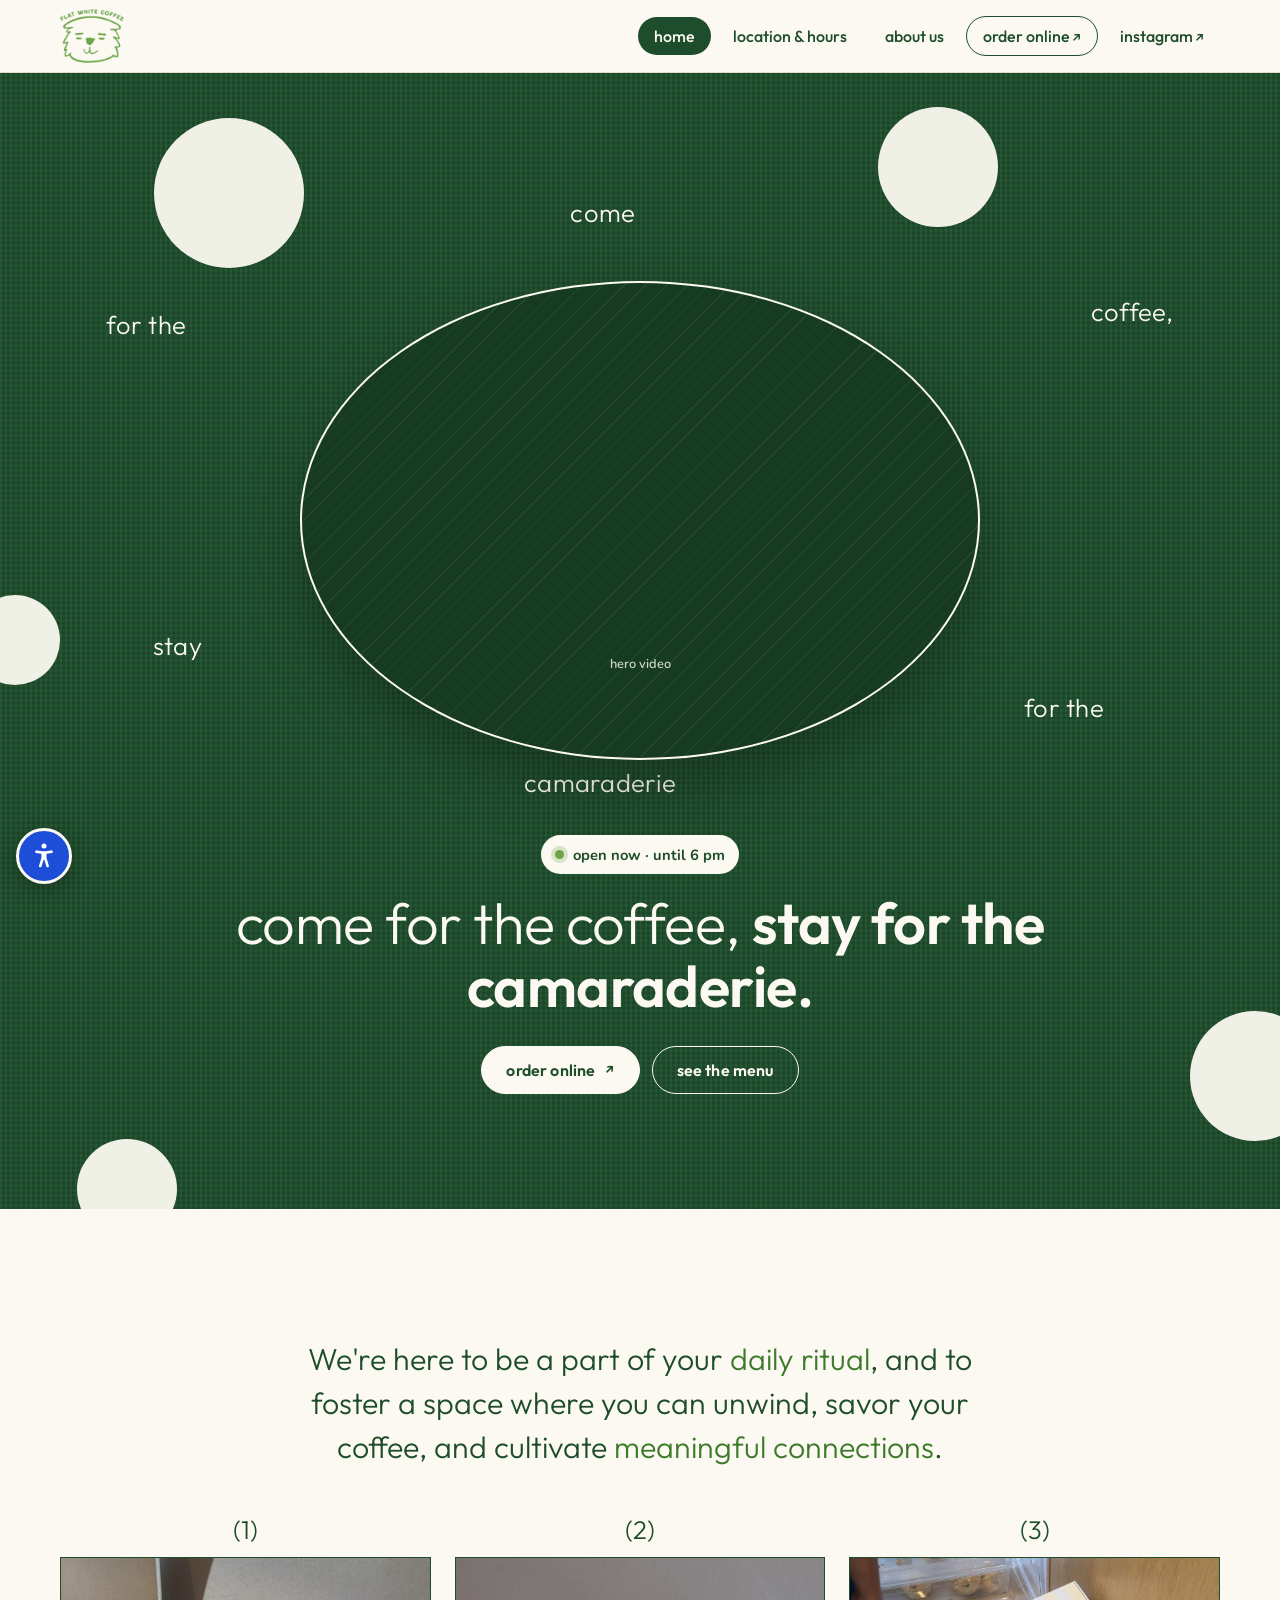
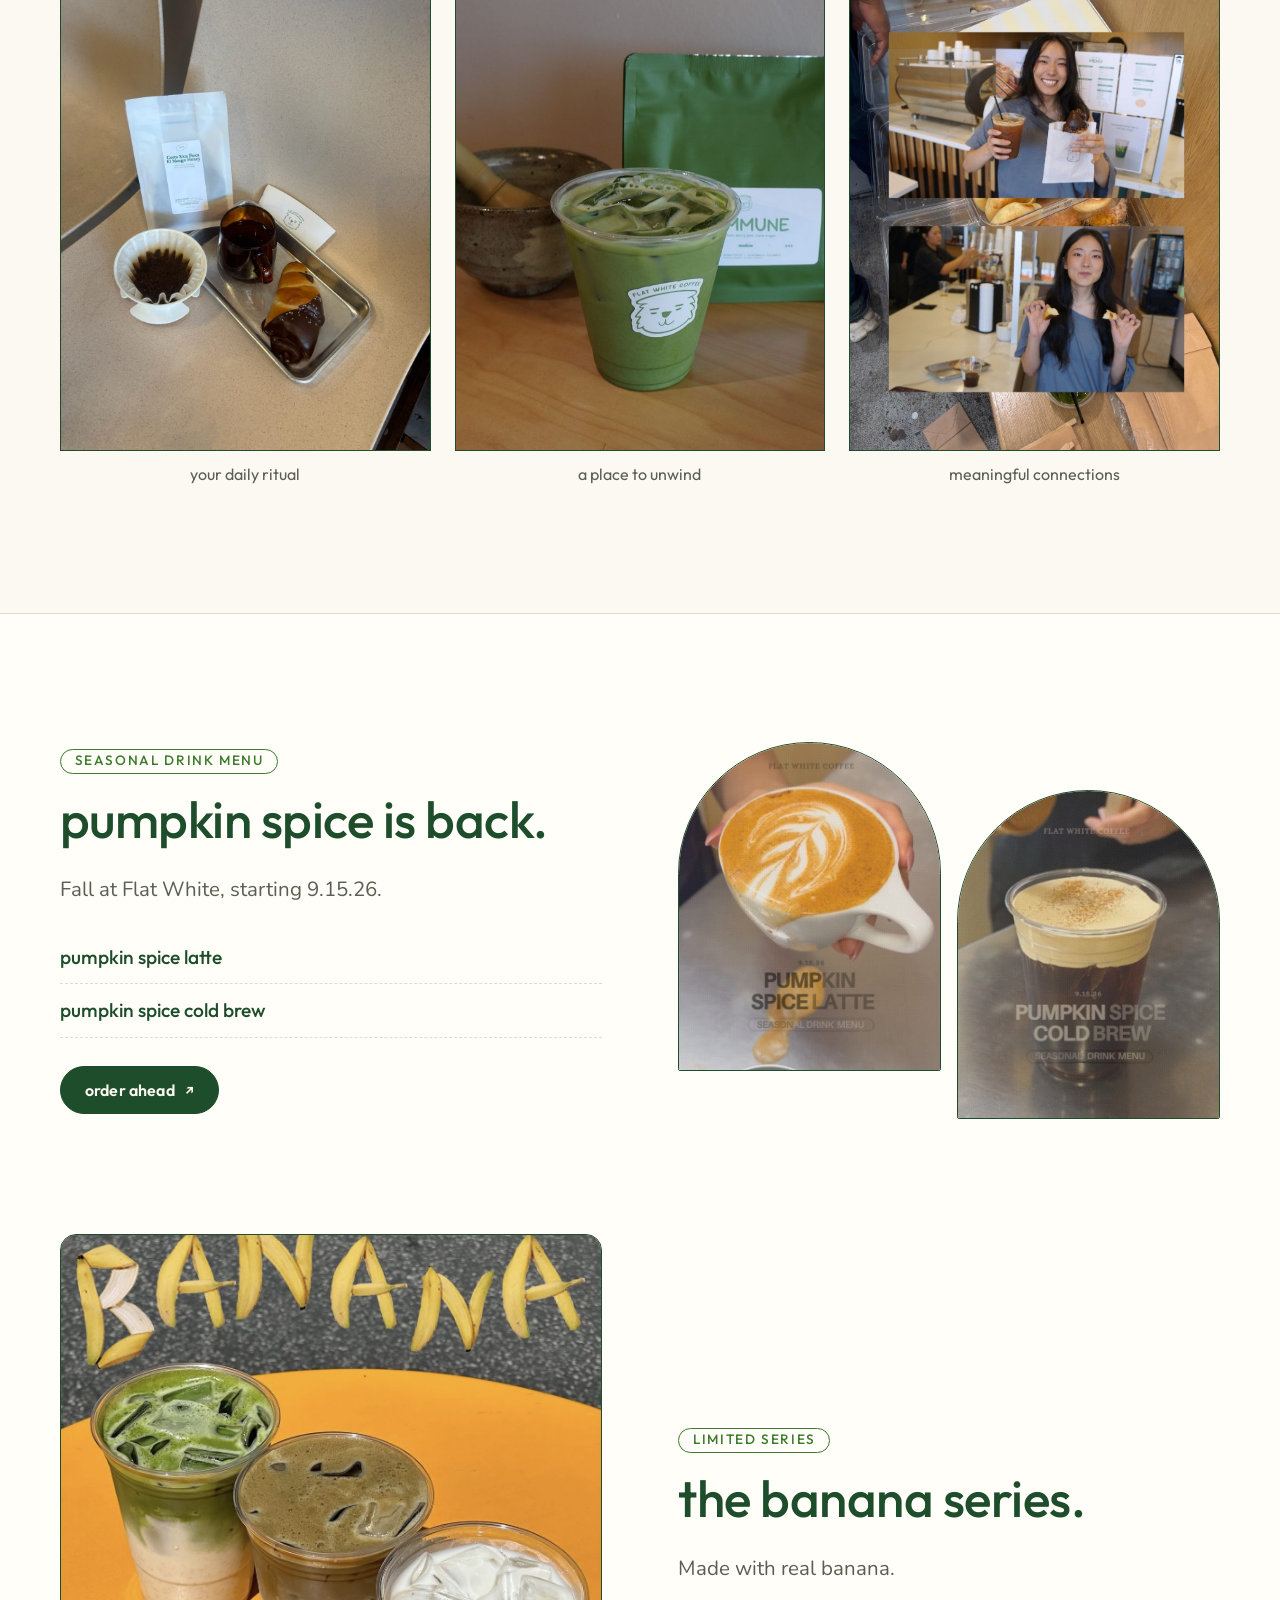
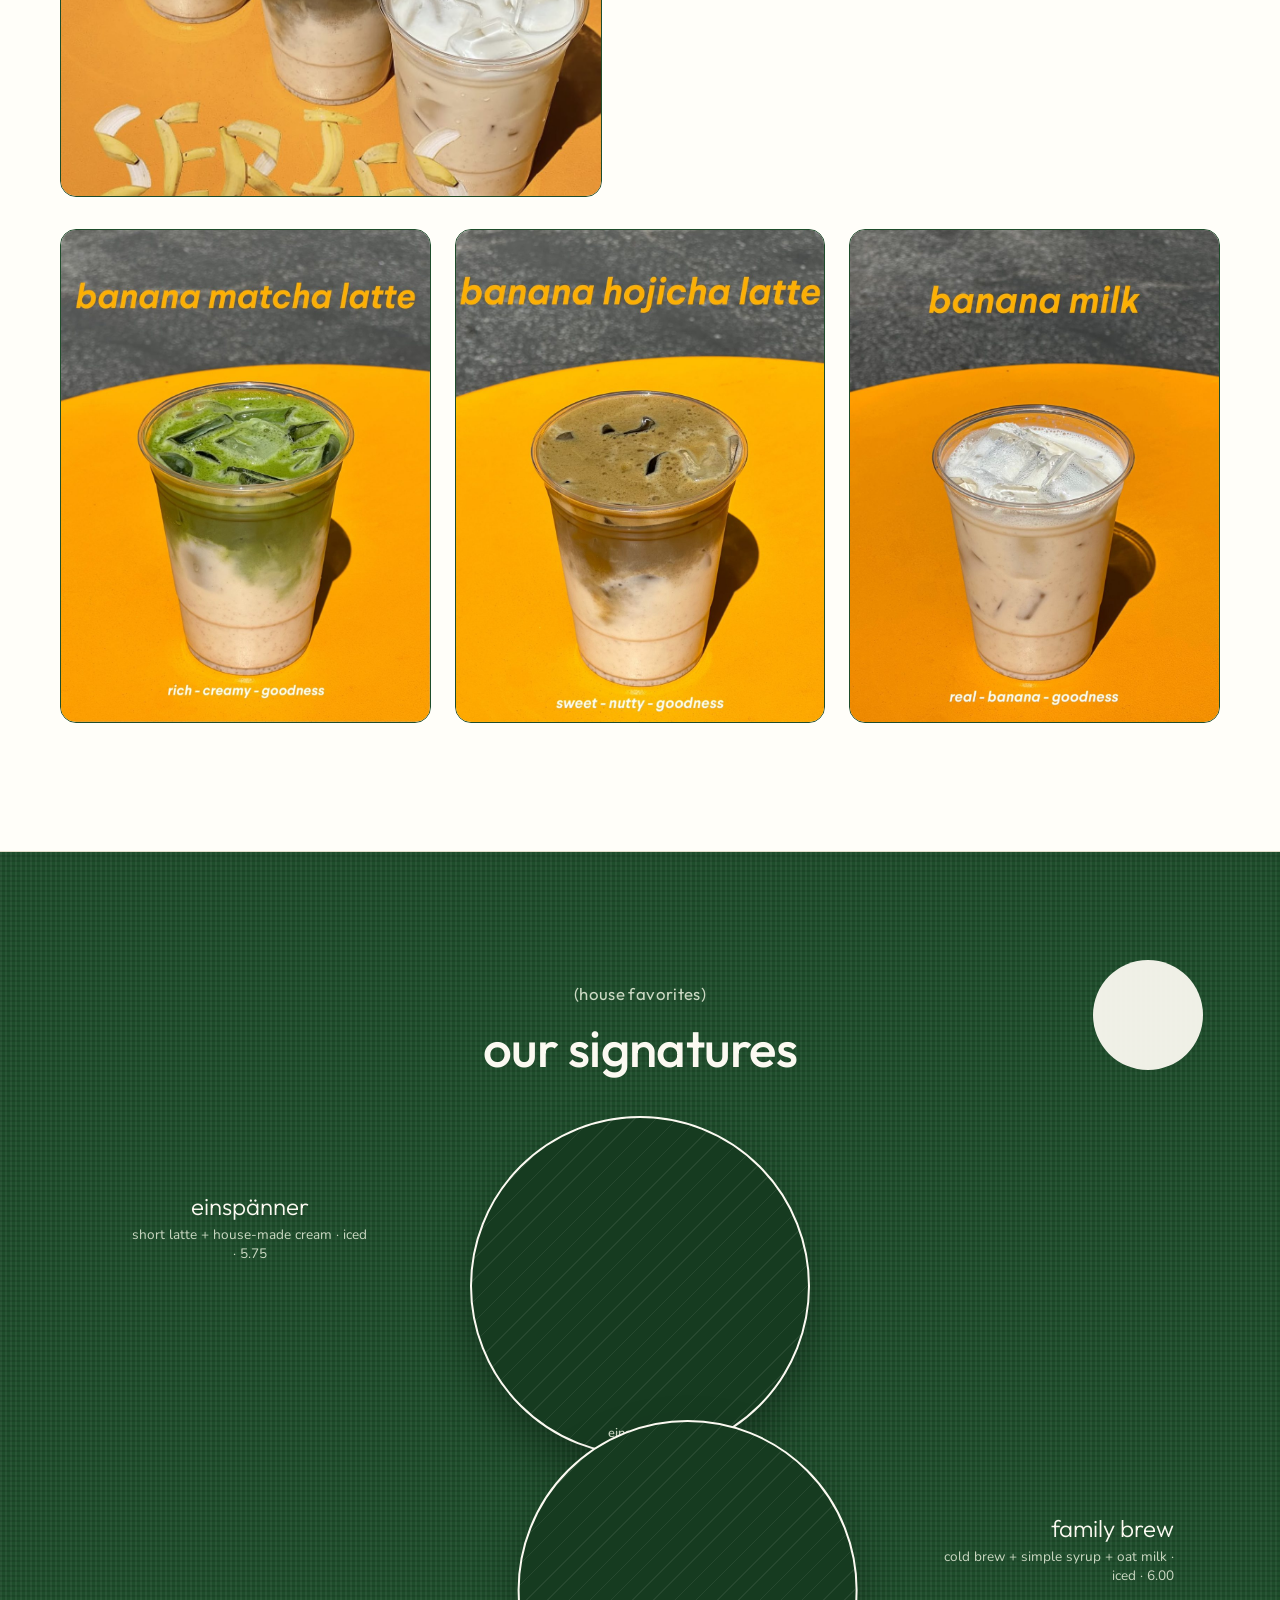
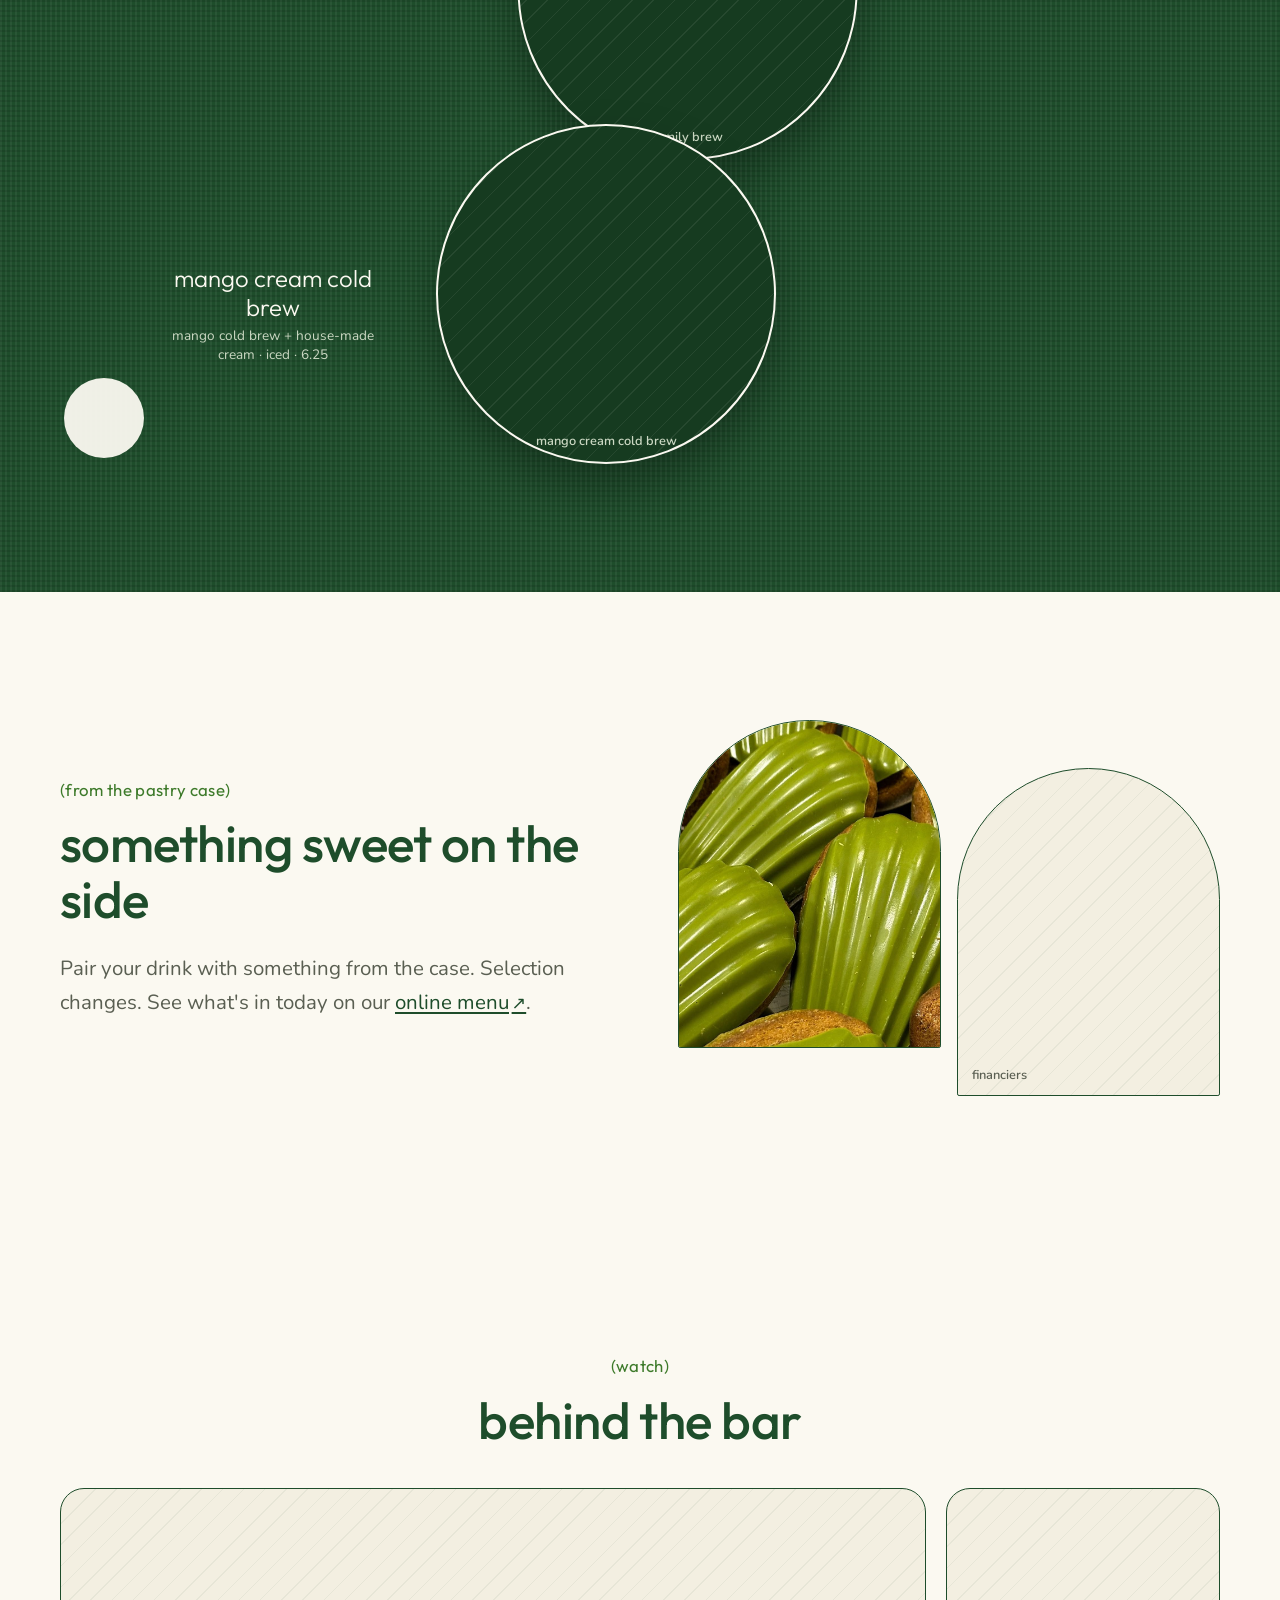
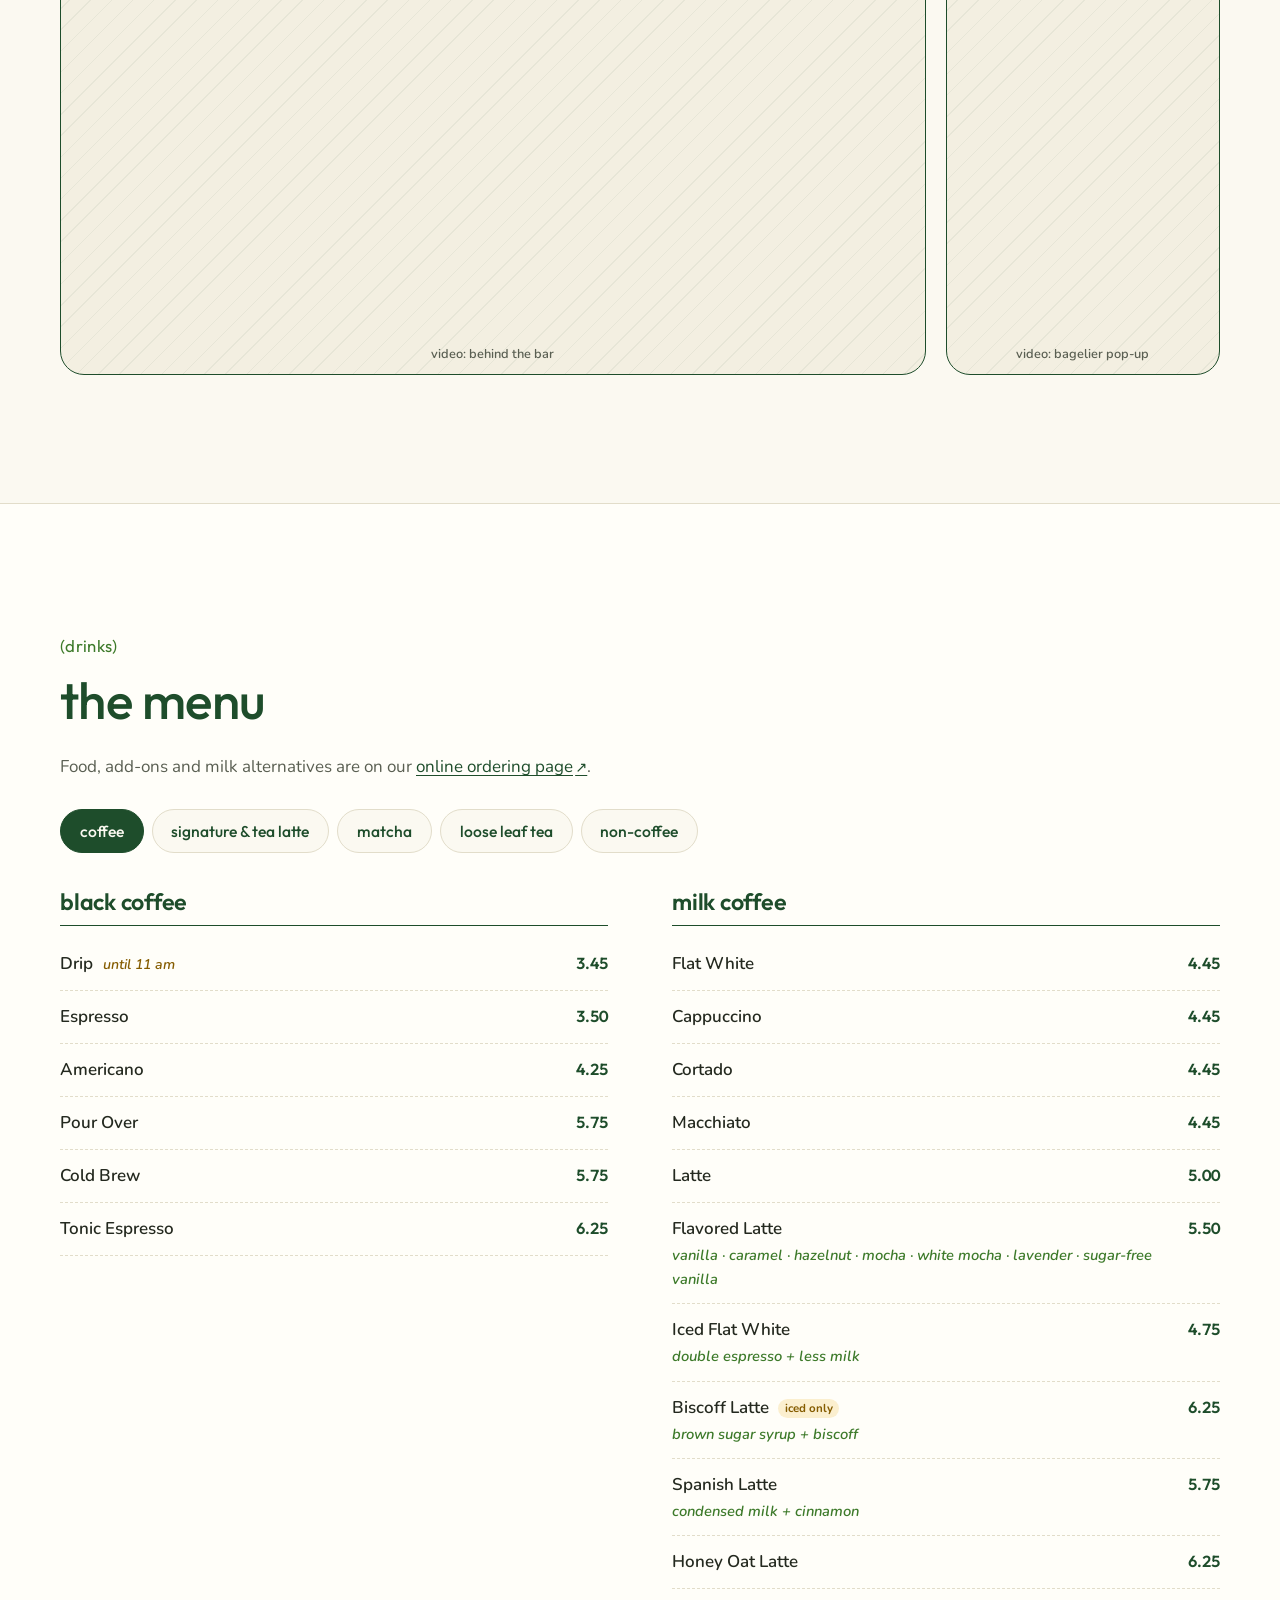
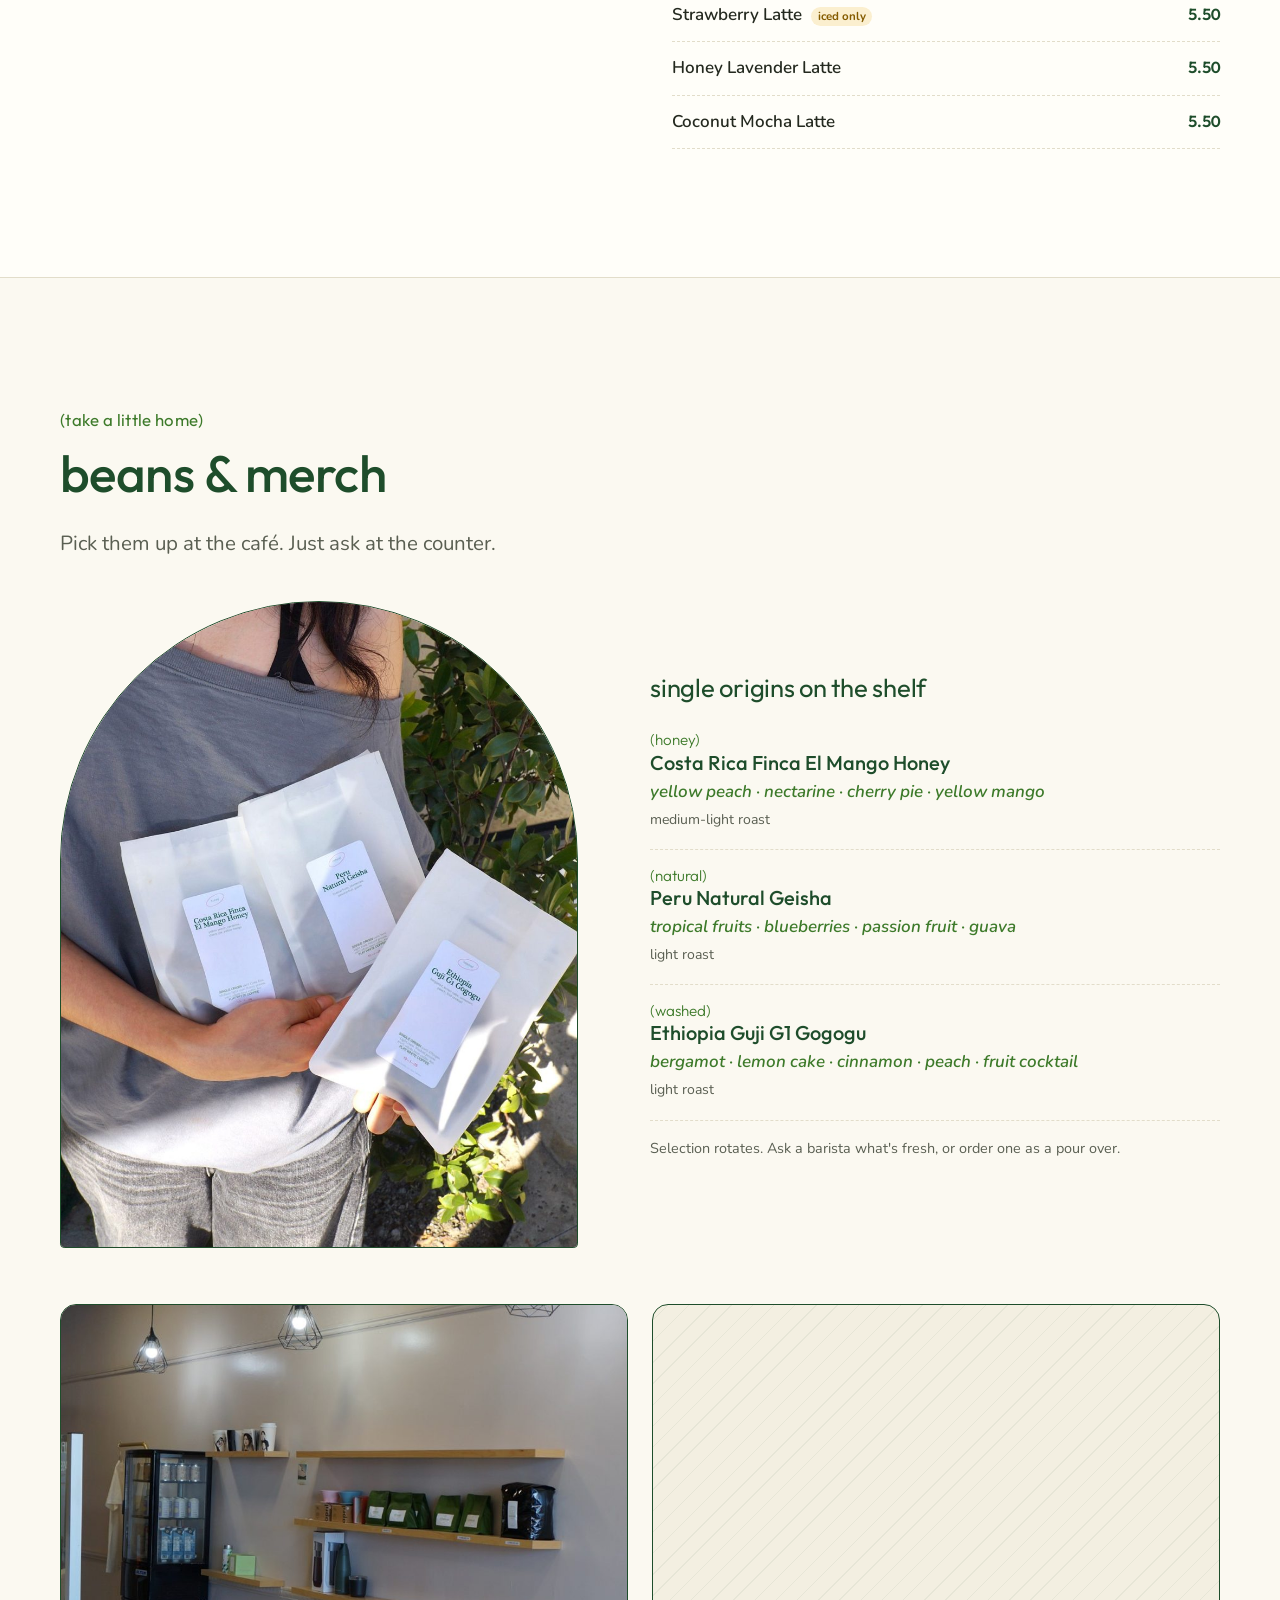
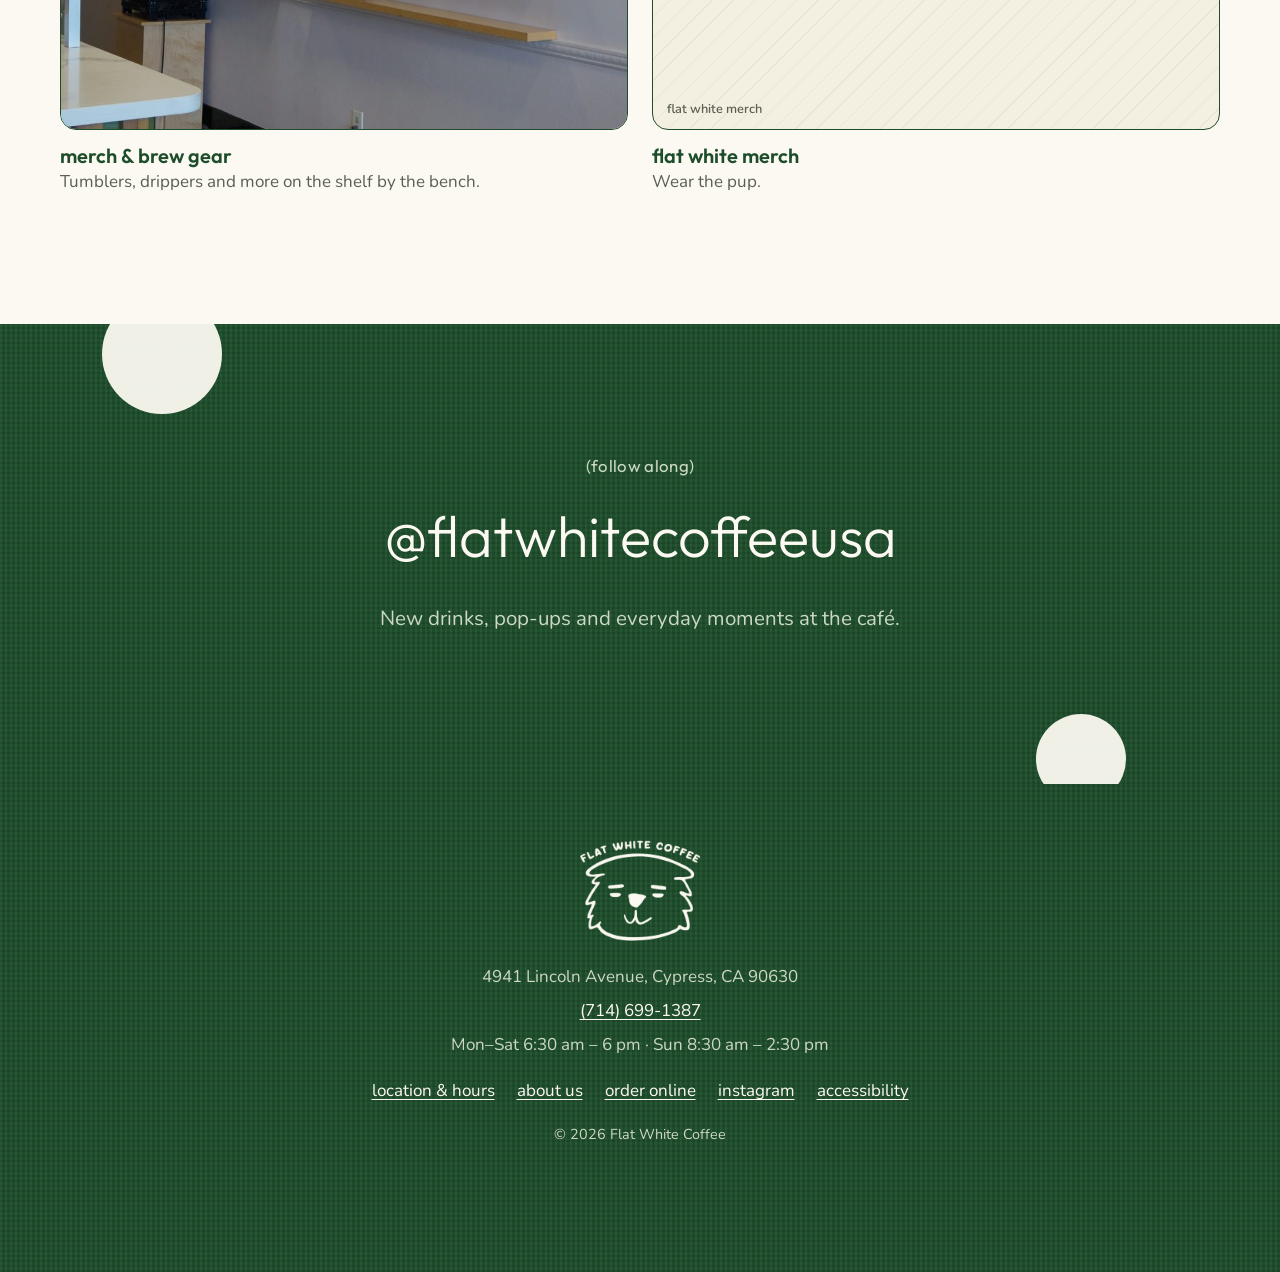
==== commit 043cfc33: "Add café interior photos and matcha shots Co-Authored-By: Claude Opus 5.5 <noreply@anthropic.com> Cl" ====
--- a/index.html
+++ b/index.html
@@ -100,7 +100,7 @@
           <figure>
             <span class="num" aria-hidden="true">(2)</span>
             <div class="frame" data-placeholder="the café">
-              <img src="assets/photos/bagelier-matcha.jpg" alt="An iced matcha in a Flat White cup on the counter" loading="lazy" style="object-position:50% 90%">
+              <img src="assets/photos/matcha-commune.jpg" alt="An iced matcha in a Flat White cup next to a matcha bowl and whisk and a bag of Commune coffee" loading="lazy" style="object-position:48% 50%">
             </div>
             <figcaption>a place to unwind</figcaption>
           </figure>
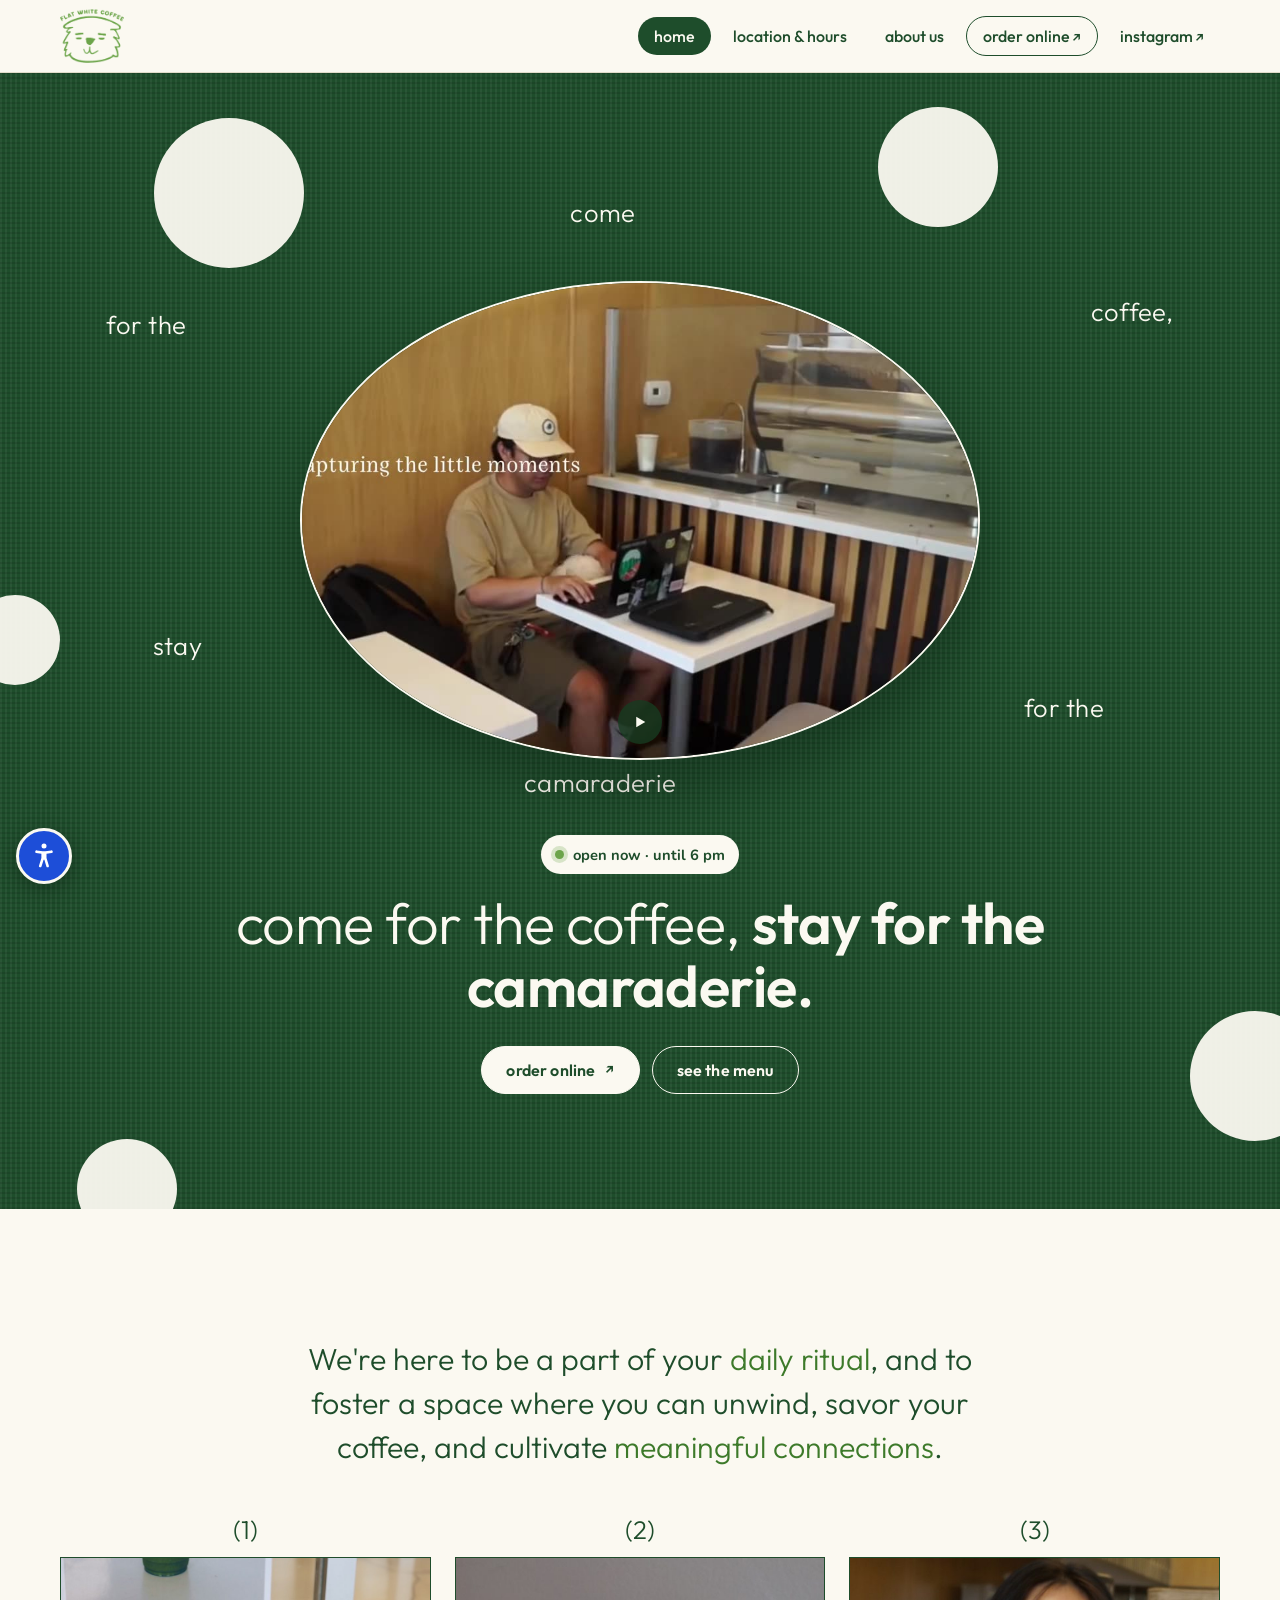
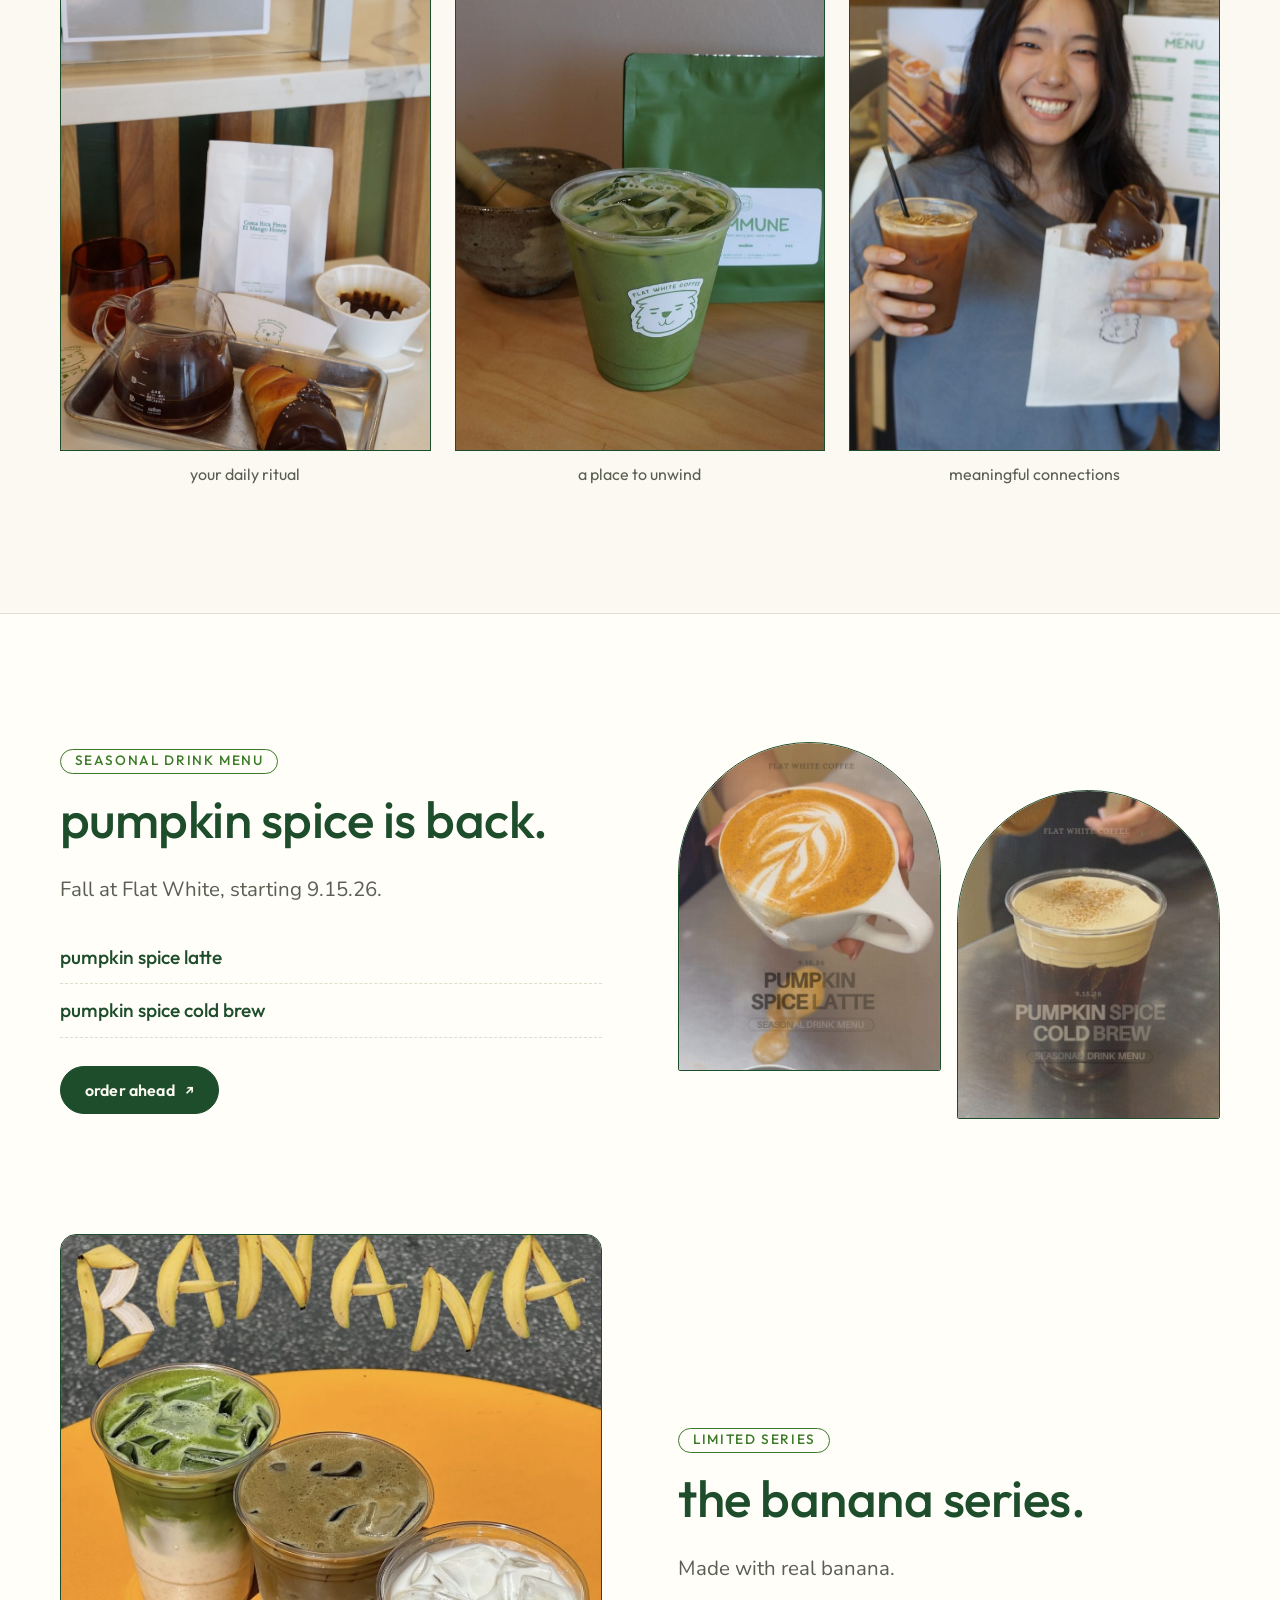
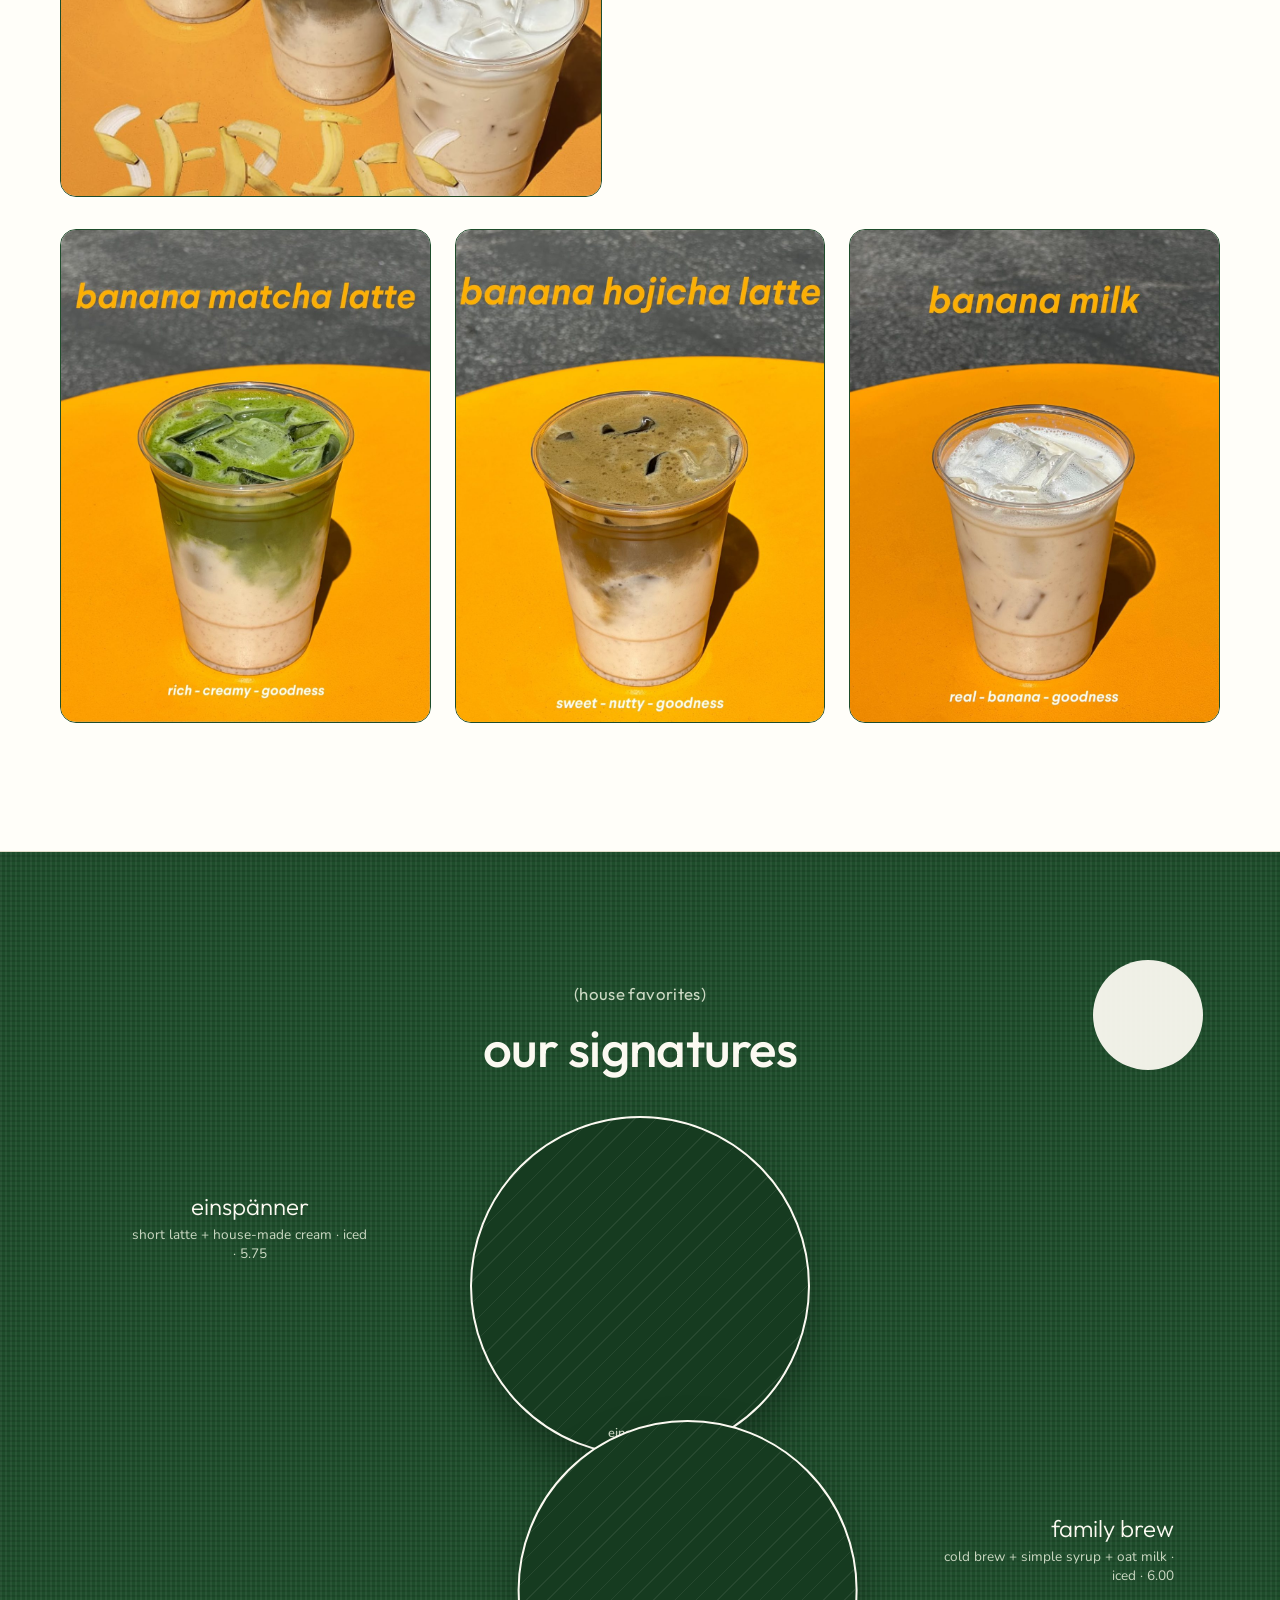
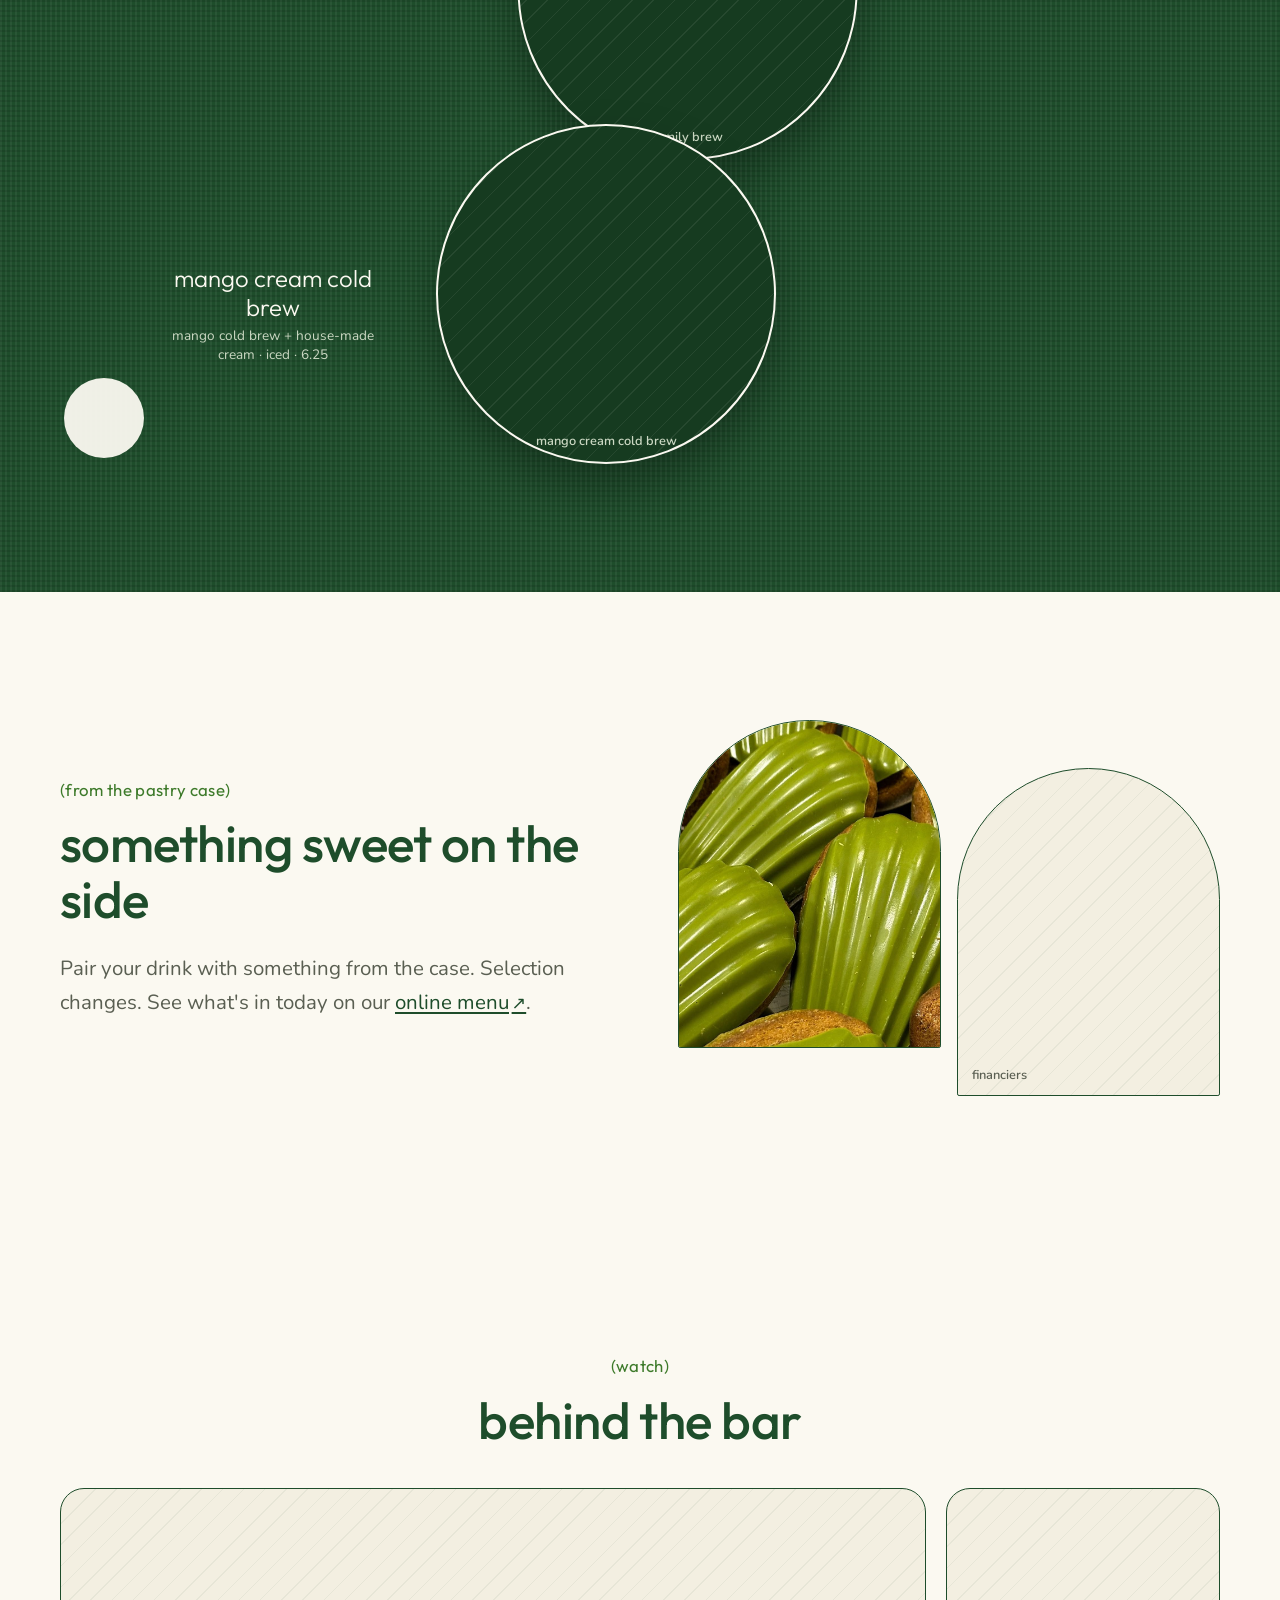
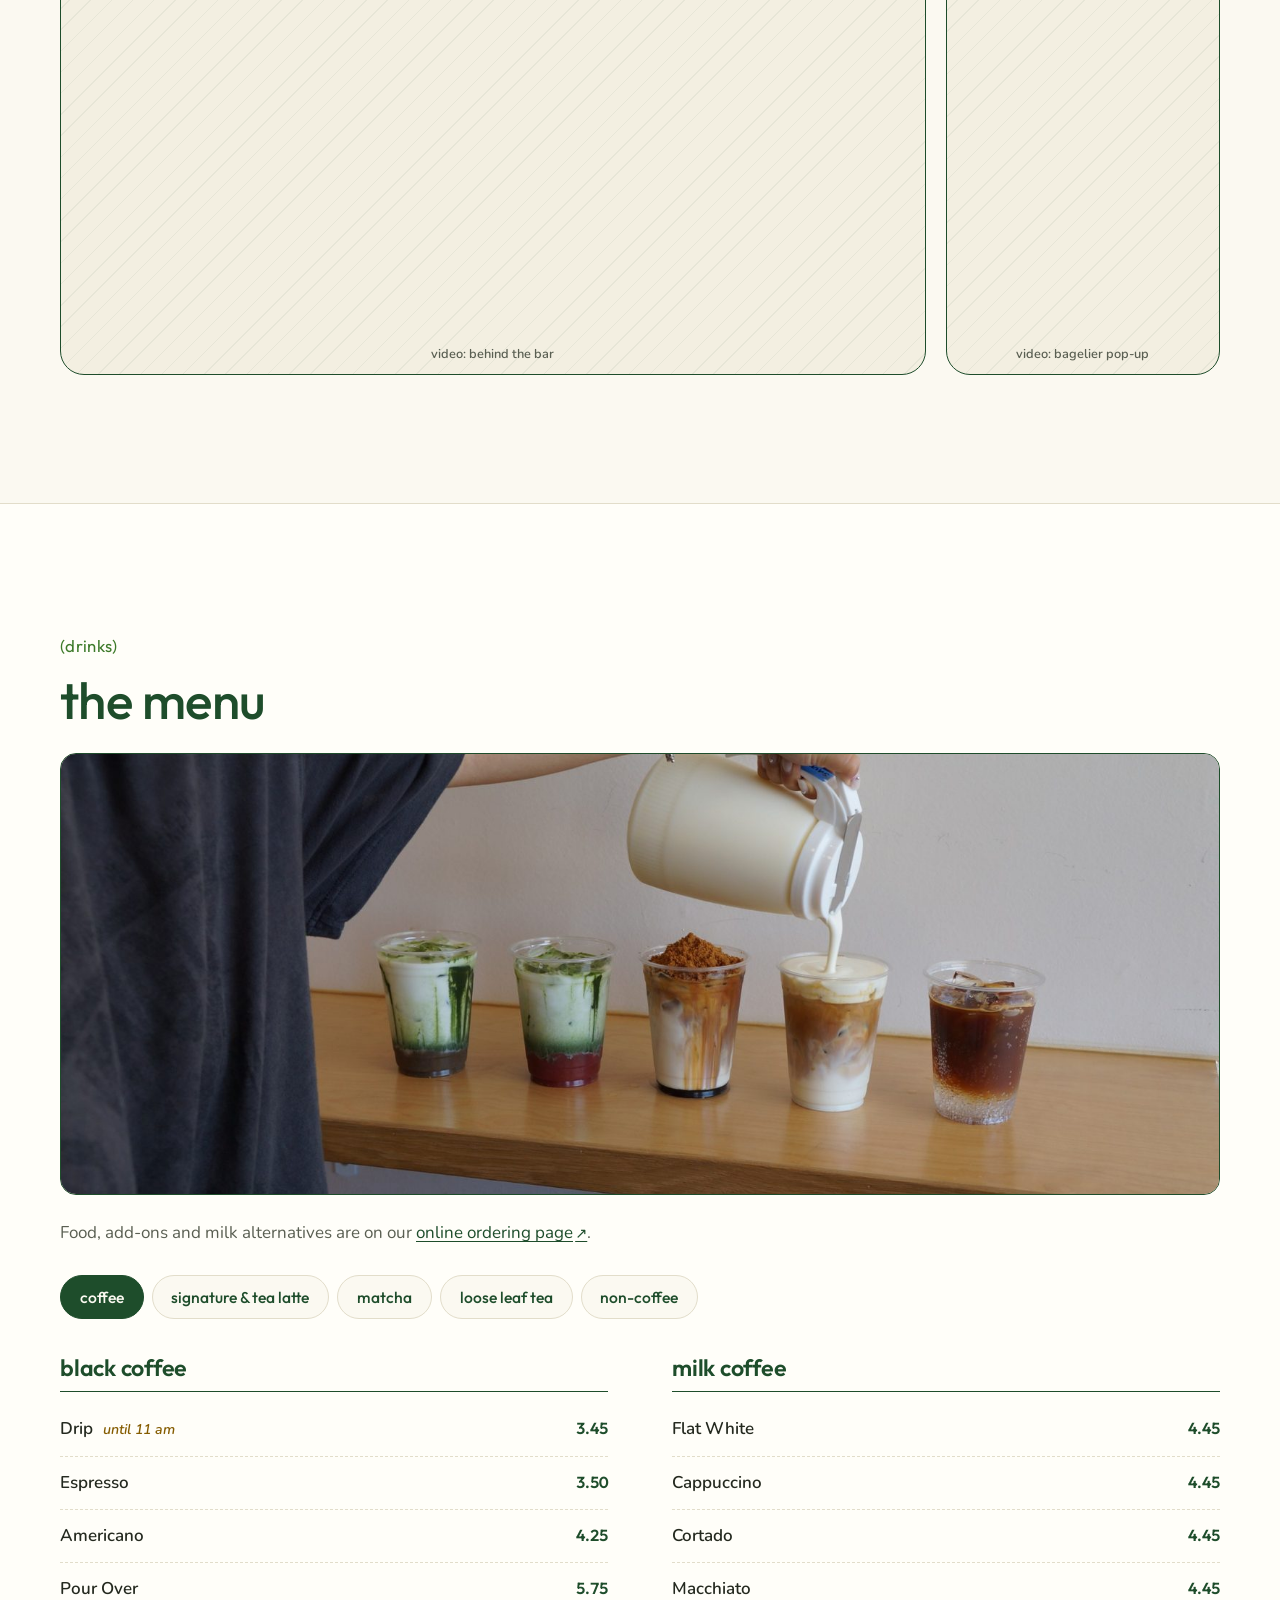
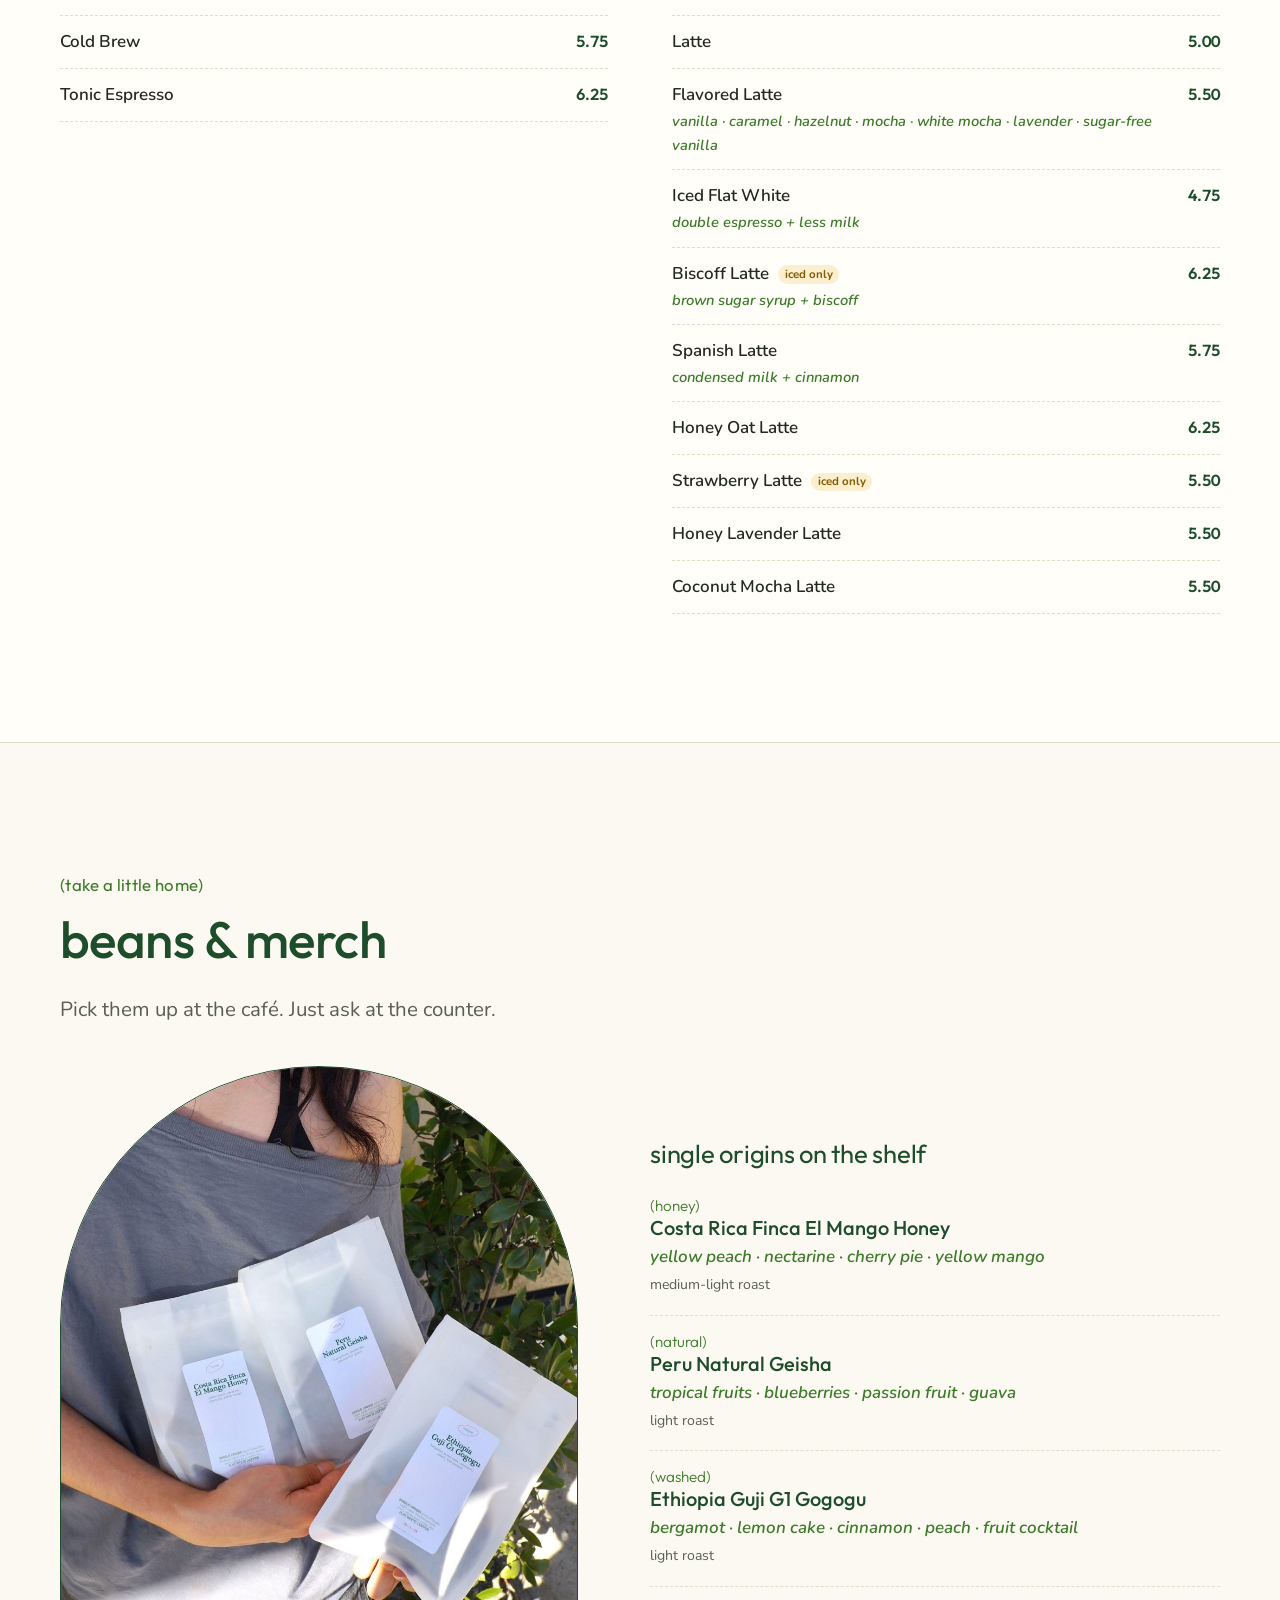
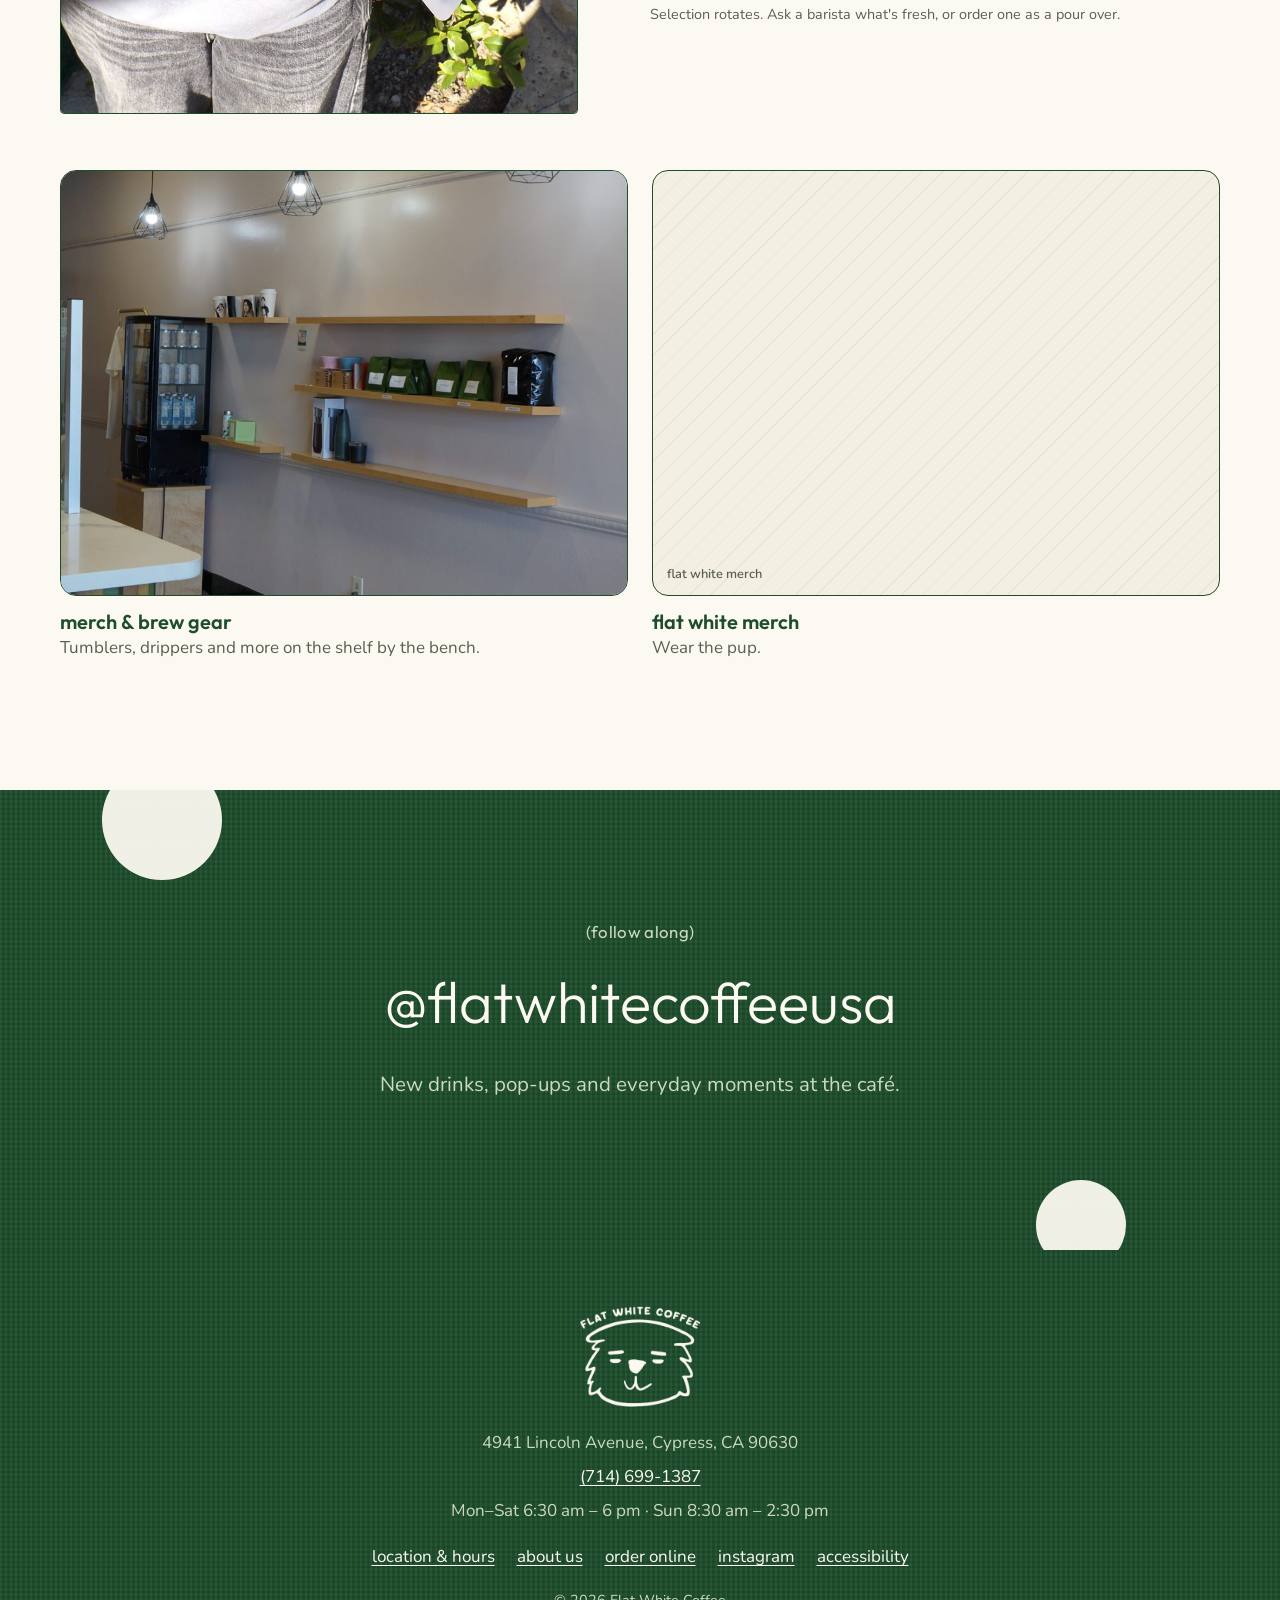
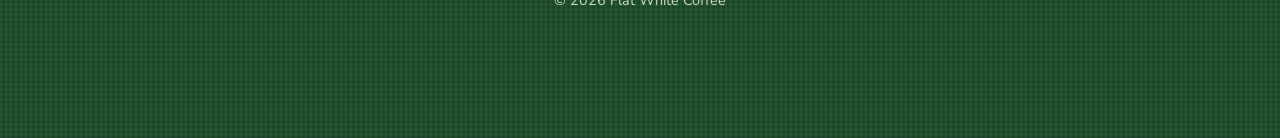
==== commit 7a71c637: "Add drinks lineup banner and new daily ritual / connection photos Co-Authored-By: Claude Opus 5.5 <n" ====
--- a/index.html
+++ b/index.html
@@ -93,7 +93,7 @@
           <figure>
             <span class="num" aria-hidden="true">(1)</span>
             <div class="frame" data-placeholder="pour over">
-              <img src="assets/photos/pour-over-beans.jpg" alt="A pour over and a chocolate salt bread on a tray next to a bag of Flat White beans" loading="lazy">
+              <img src="assets/photos/pour-over-costa-rica.jpg" alt="A pour over and a chocolate-dipped salt bread on a tray in front of a bag of Costa Rica Finca El Mango Honey beans" loading="lazy" style="object-position:50% 70%">
             </div>
             <figcaption>your daily ritual</figcaption>
           </figure>
@@ -107,7 +107,7 @@
           <figure>
             <span class="num" aria-hidden="true">(3)</span>
             <div class="frame" data-placeholder="people together">
-              <img src="assets/photos/bagelier-poster.jpg" alt="Smiling guests at the counter with coffee and pastries" loading="lazy">
+              <img src="assets/photos/salt-bread-smile.jpg" alt="A smiling guest at the counter holding an iced americano and a chocolate salt bread" loading="lazy" style="object-position:55% 40%">
             </div>
             <figcaption>meaningful connections</figcaption>
           </figure>
@@ -221,6 +221,9 @@
       <div class="container">
         <span class="label">(drinks)</span>
         <h2 id="menu-title">the menu</h2>
+        <div class="frame menu-banner" data-placeholder="drinks lineup">
+          <img src="assets/photos/drinks-lineup.jpg" alt="Milk being poured into a row of iced drinks: two matcha lattes, a Biscoff latte, a latte and an espresso tonic" loading="lazy">
+        </div>
         <p class="muted">Food, add-ons and milk alternatives are on our <a class="ext" href="https://flat-white-coffee-cypress.cloveronline.com/menu/all" target="_blank" rel="noopener">online ordering page<span class="sr-only"> (opens in a new tab)</span></a>.</p>
 
         <div class="tabs" role="tablist" aria-label="Menu categories">
--- a/styles.css
+++ b/styles.css
@@ -208,6 +208,8 @@
 
 /* ---------- menu ---------- */
 .menu-wrap { background: var(--paper); border-block: 1px solid var(--line); }
+.menu-banner { aspect-ratio: 21 / 8; border-radius: var(--radius); margin: 8px 0 24px; }
+.menu-banner img { object-position: 60% 55%; }
 .tabs { display: flex; flex-wrap: wrap; gap: 8px; margin: 28px 0 36px; }
 .tabs [role="tab"] { min-height: 44px; padding: .7em 1.2em; border-radius: 999px; border: 1.5px solid var(--line); background: var(--cream); color: var(--forest); font: 500 .98rem/1 var(--font-display); transition: background-color .2s, border-color .2s; }
 .tabs [role="tab"]:hover { border-color: var(--leaf); }
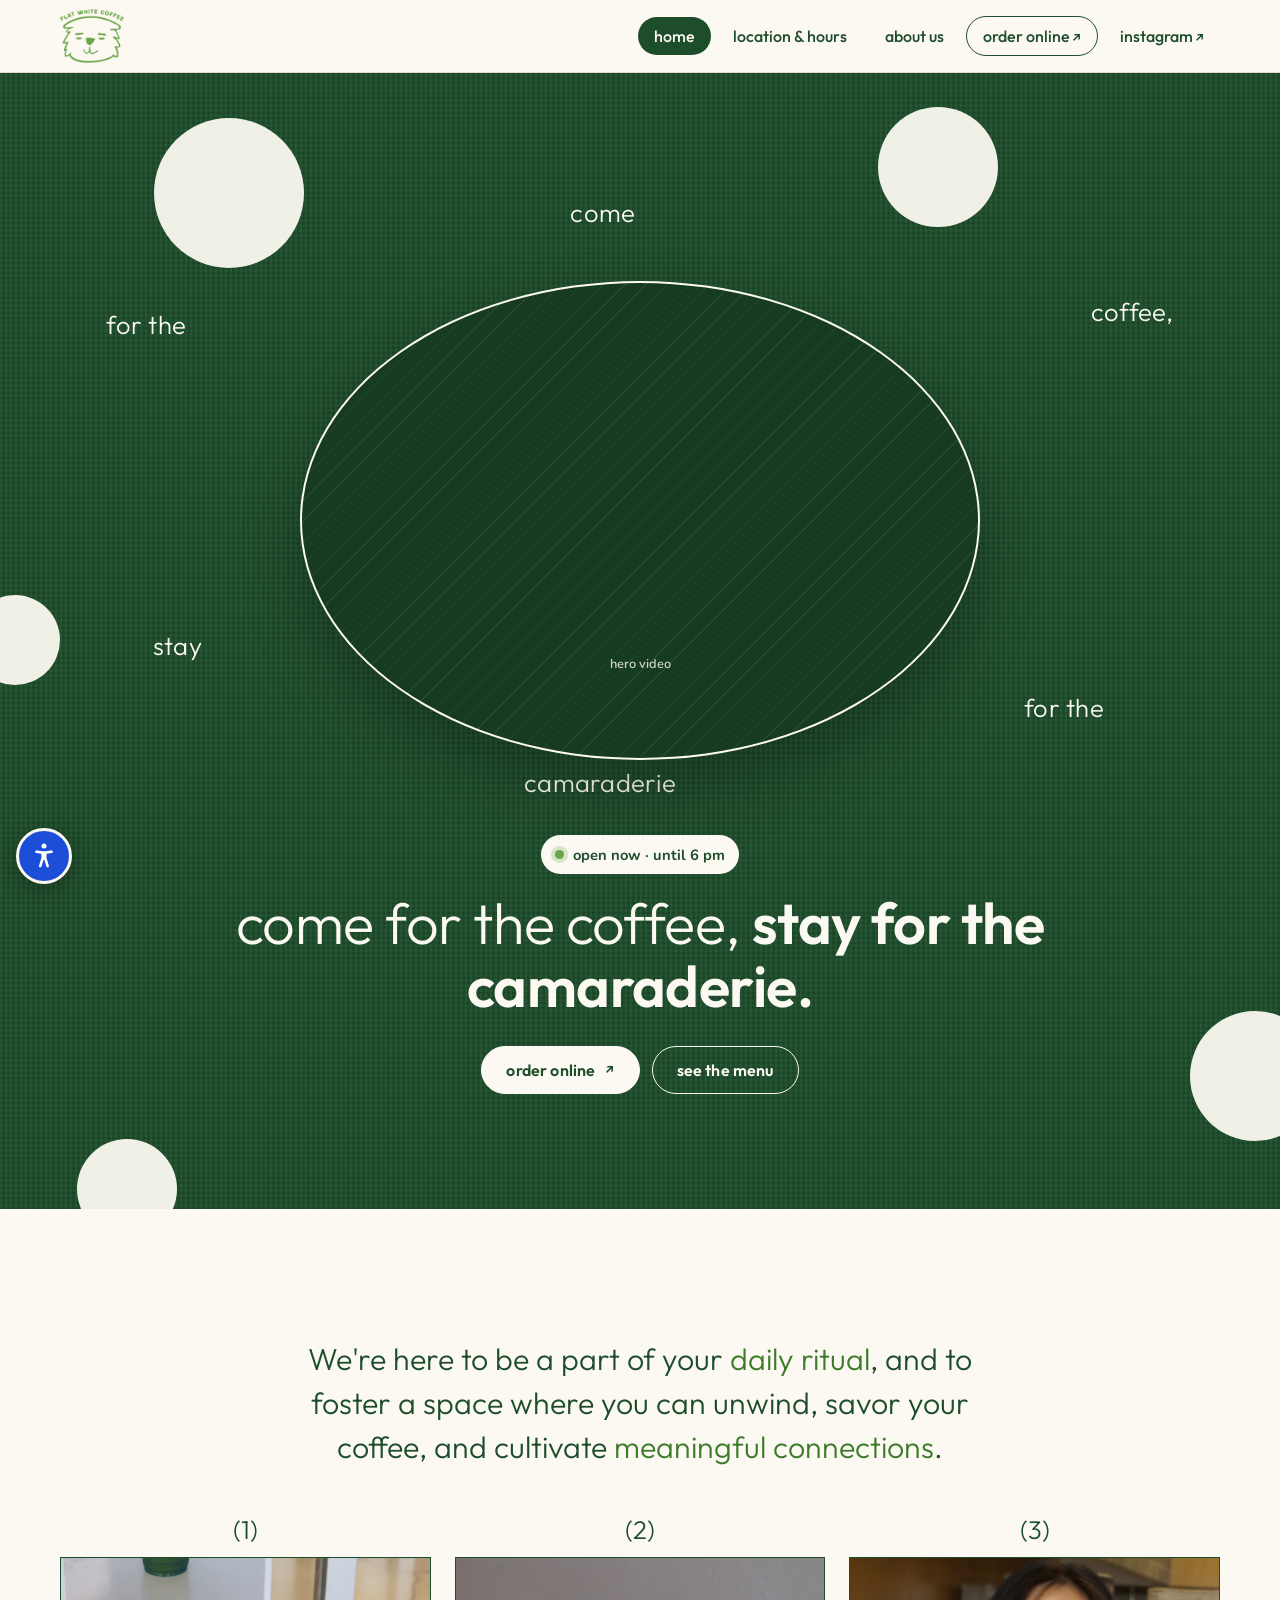
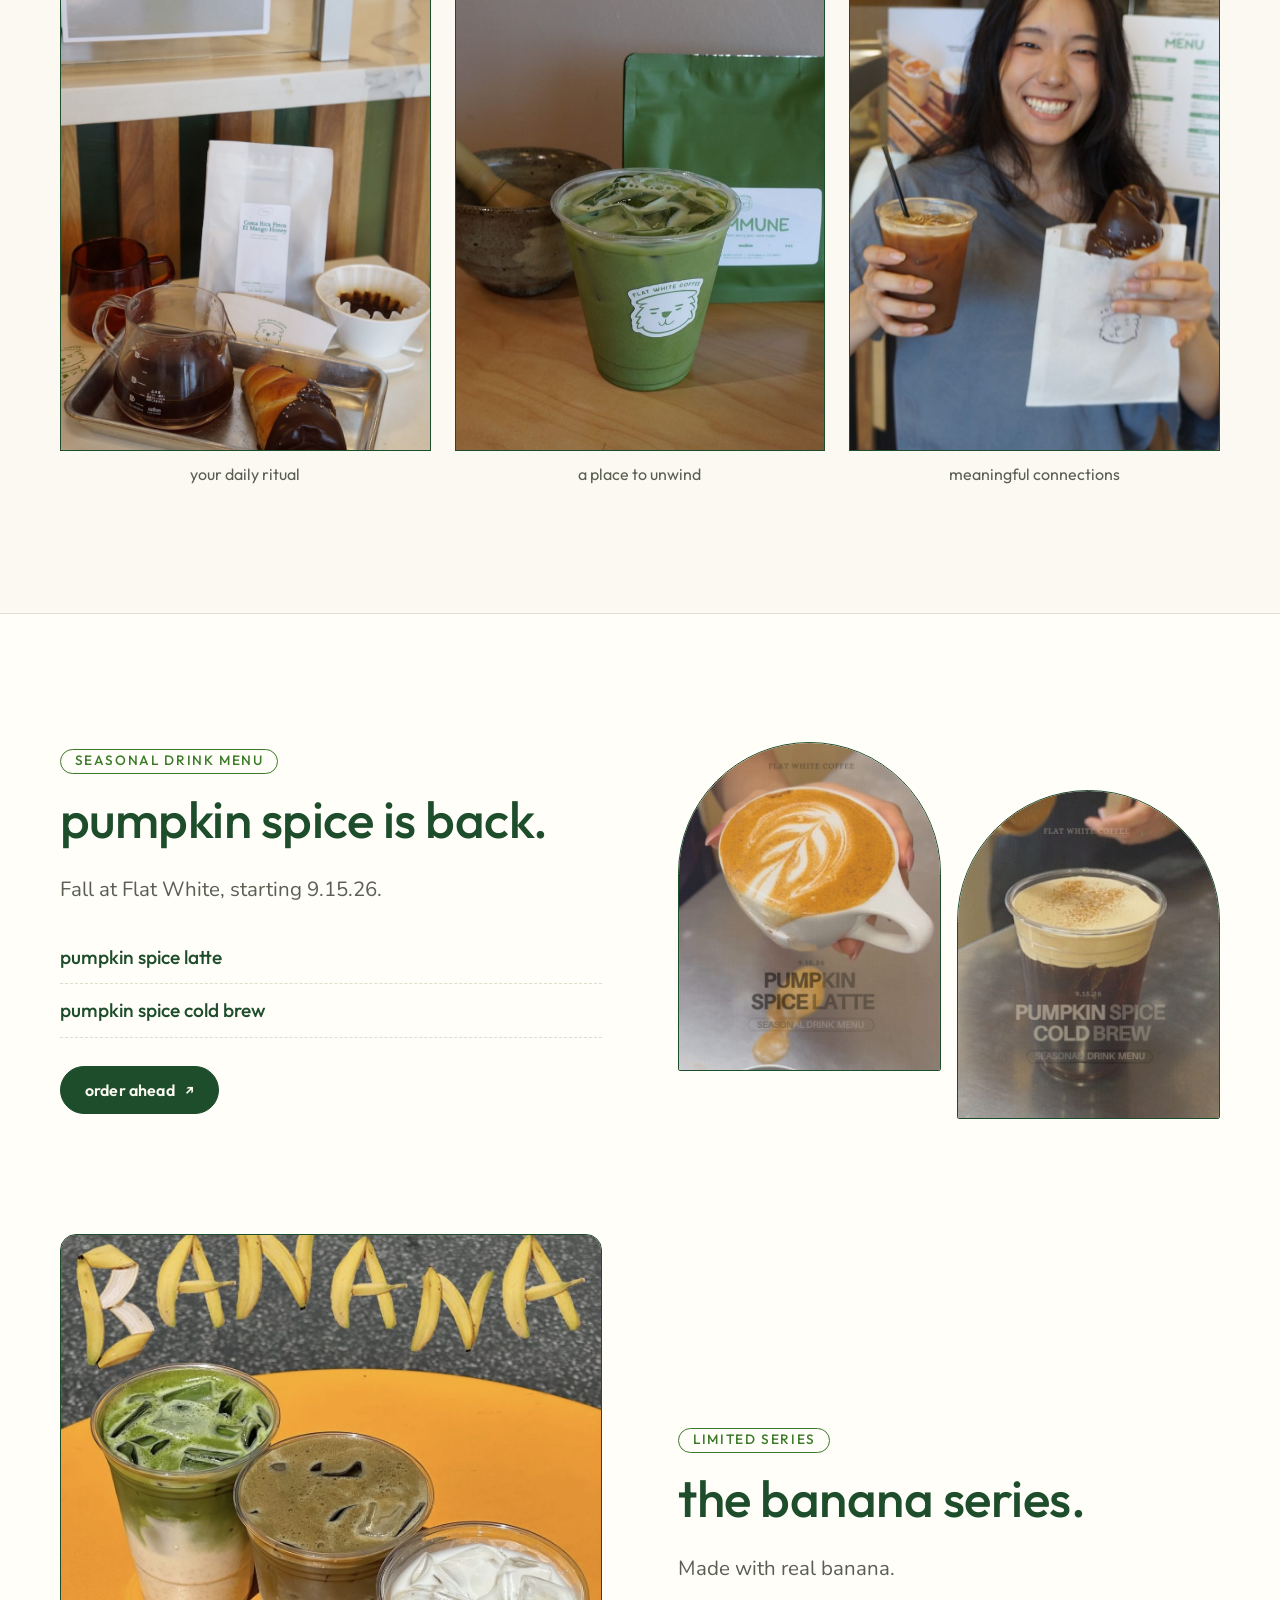
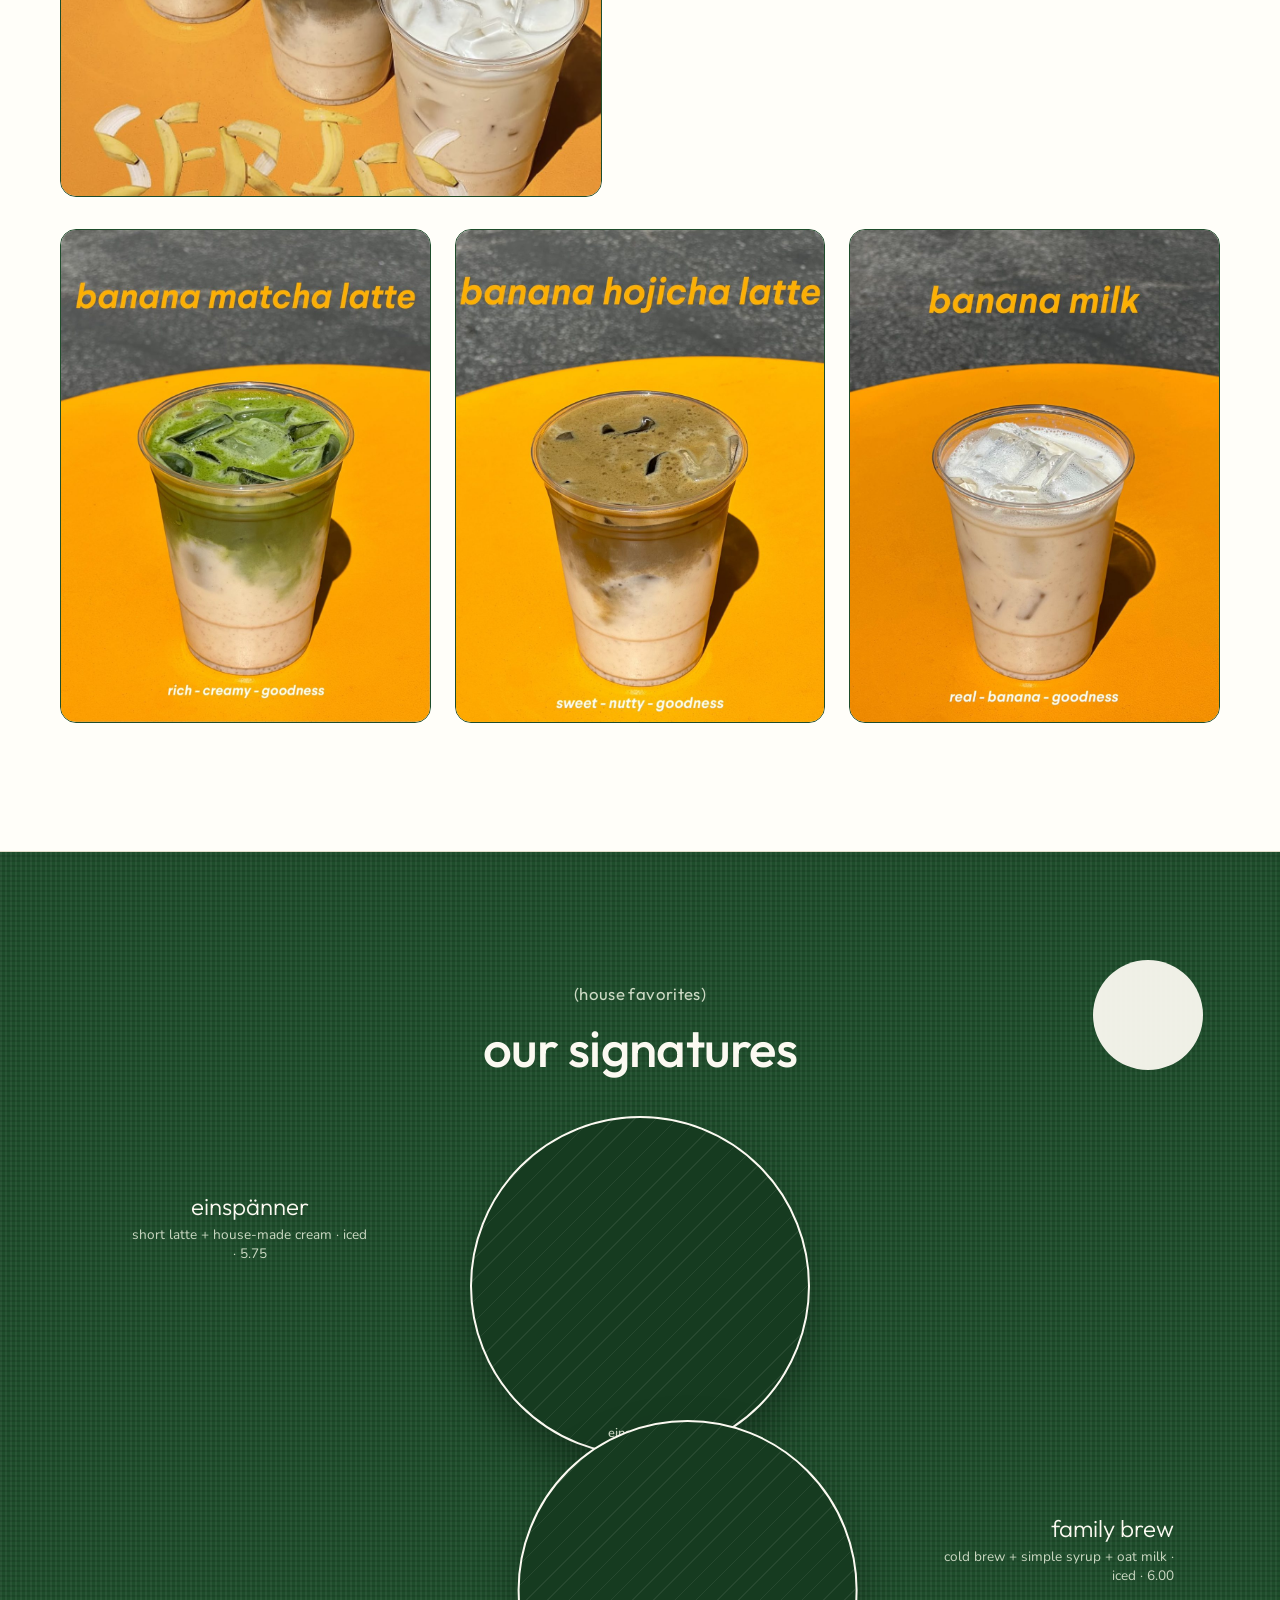
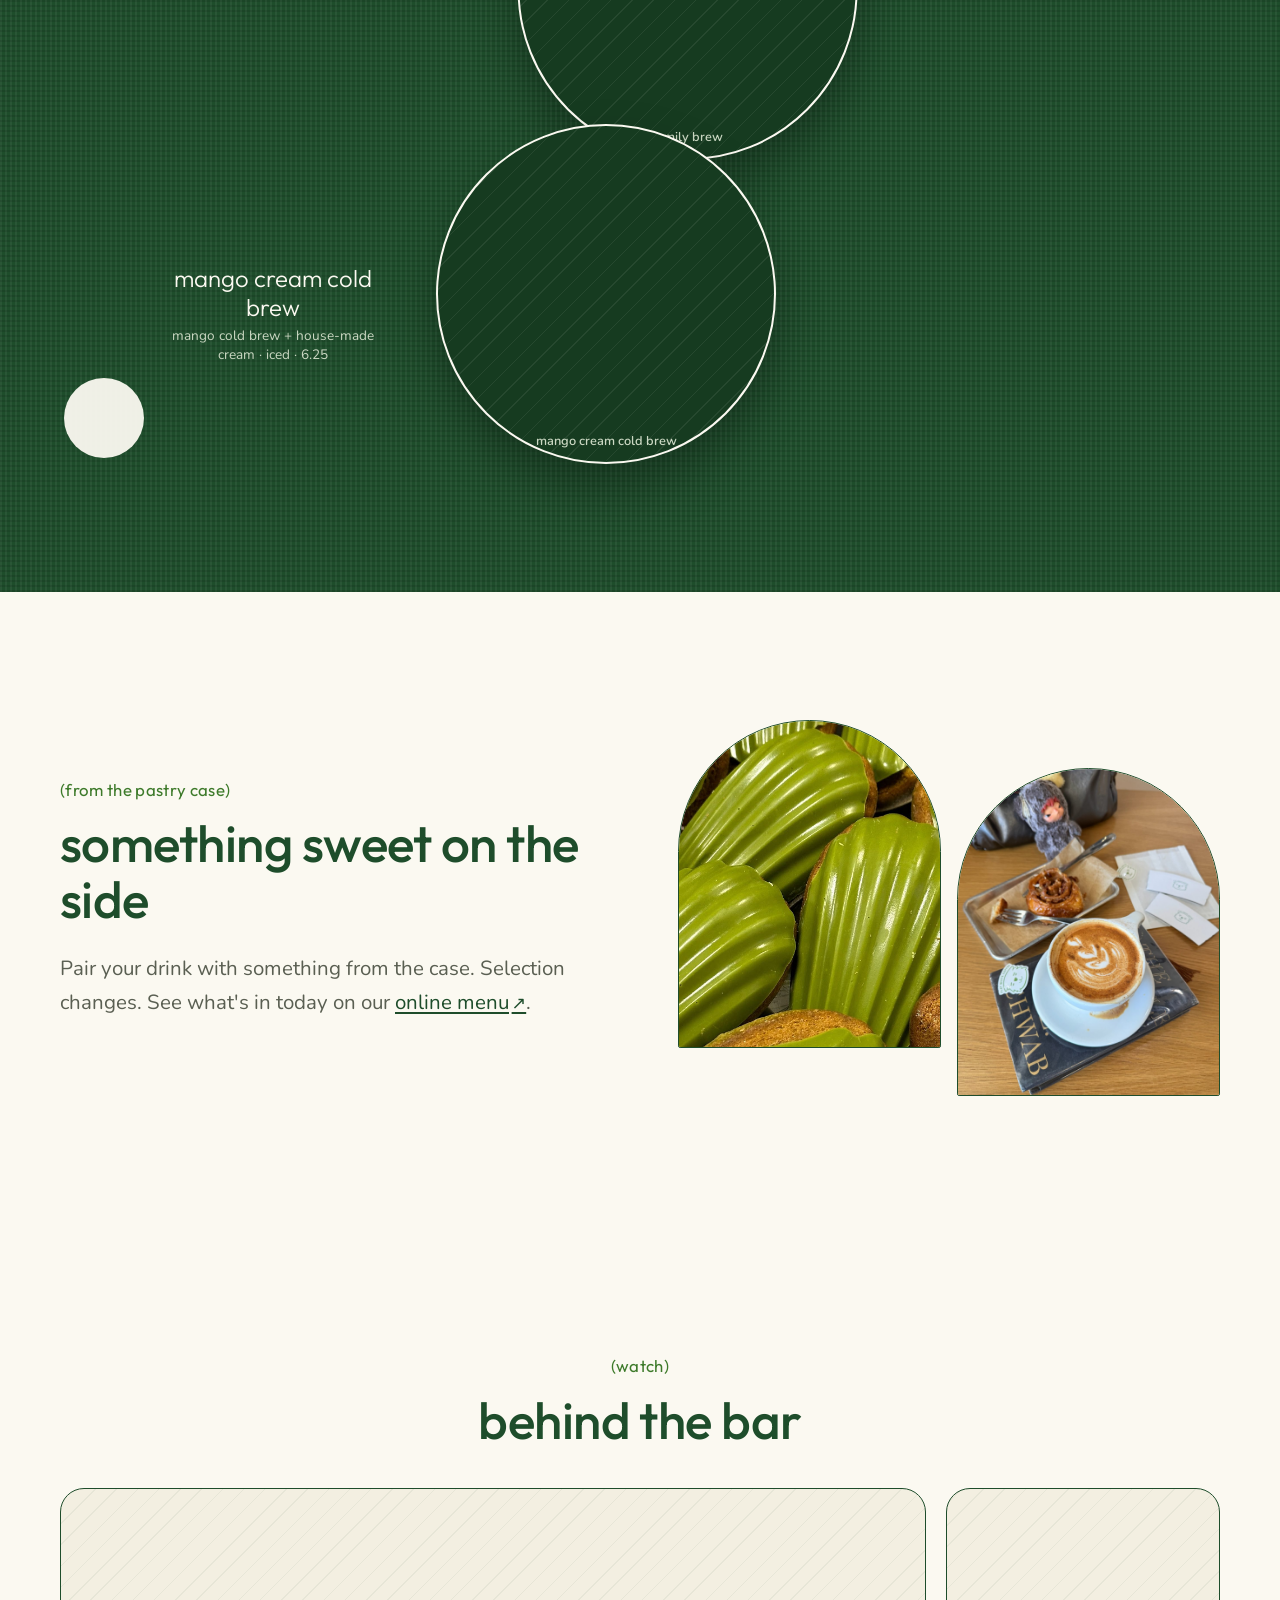
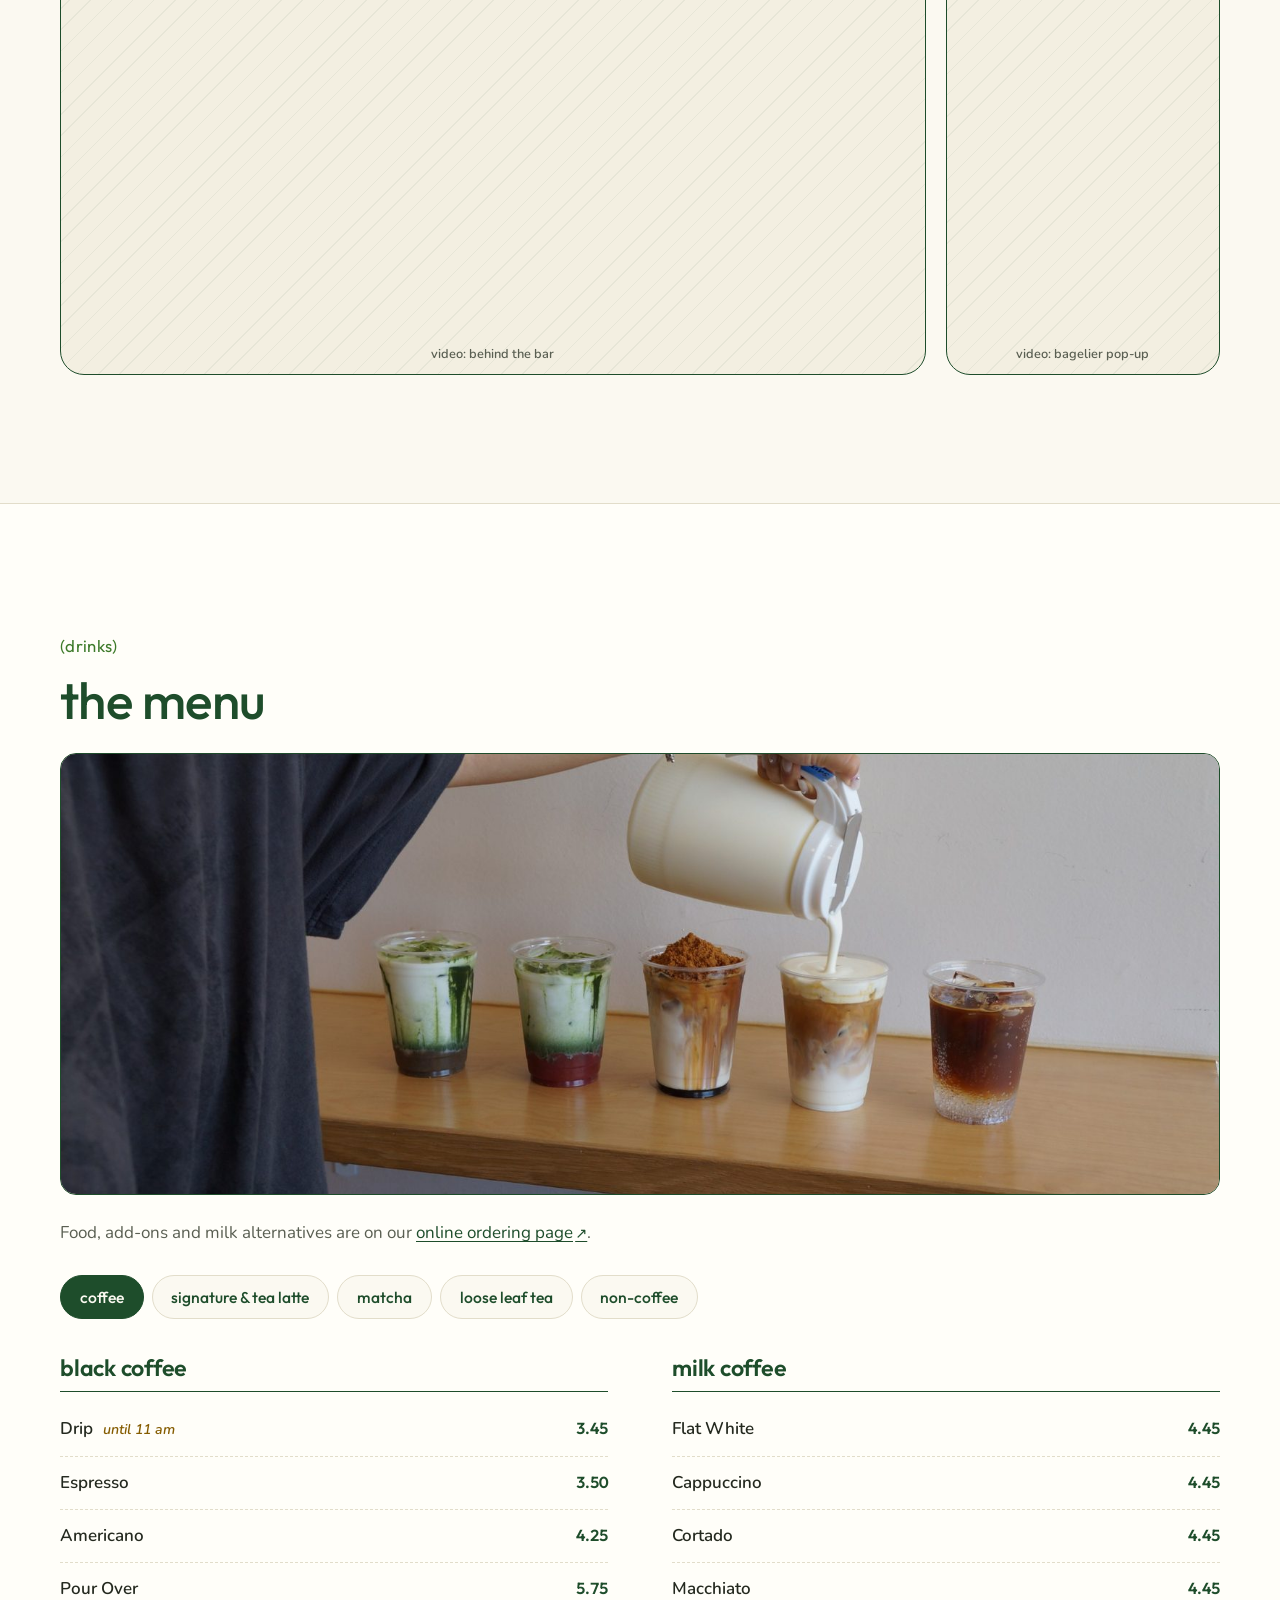
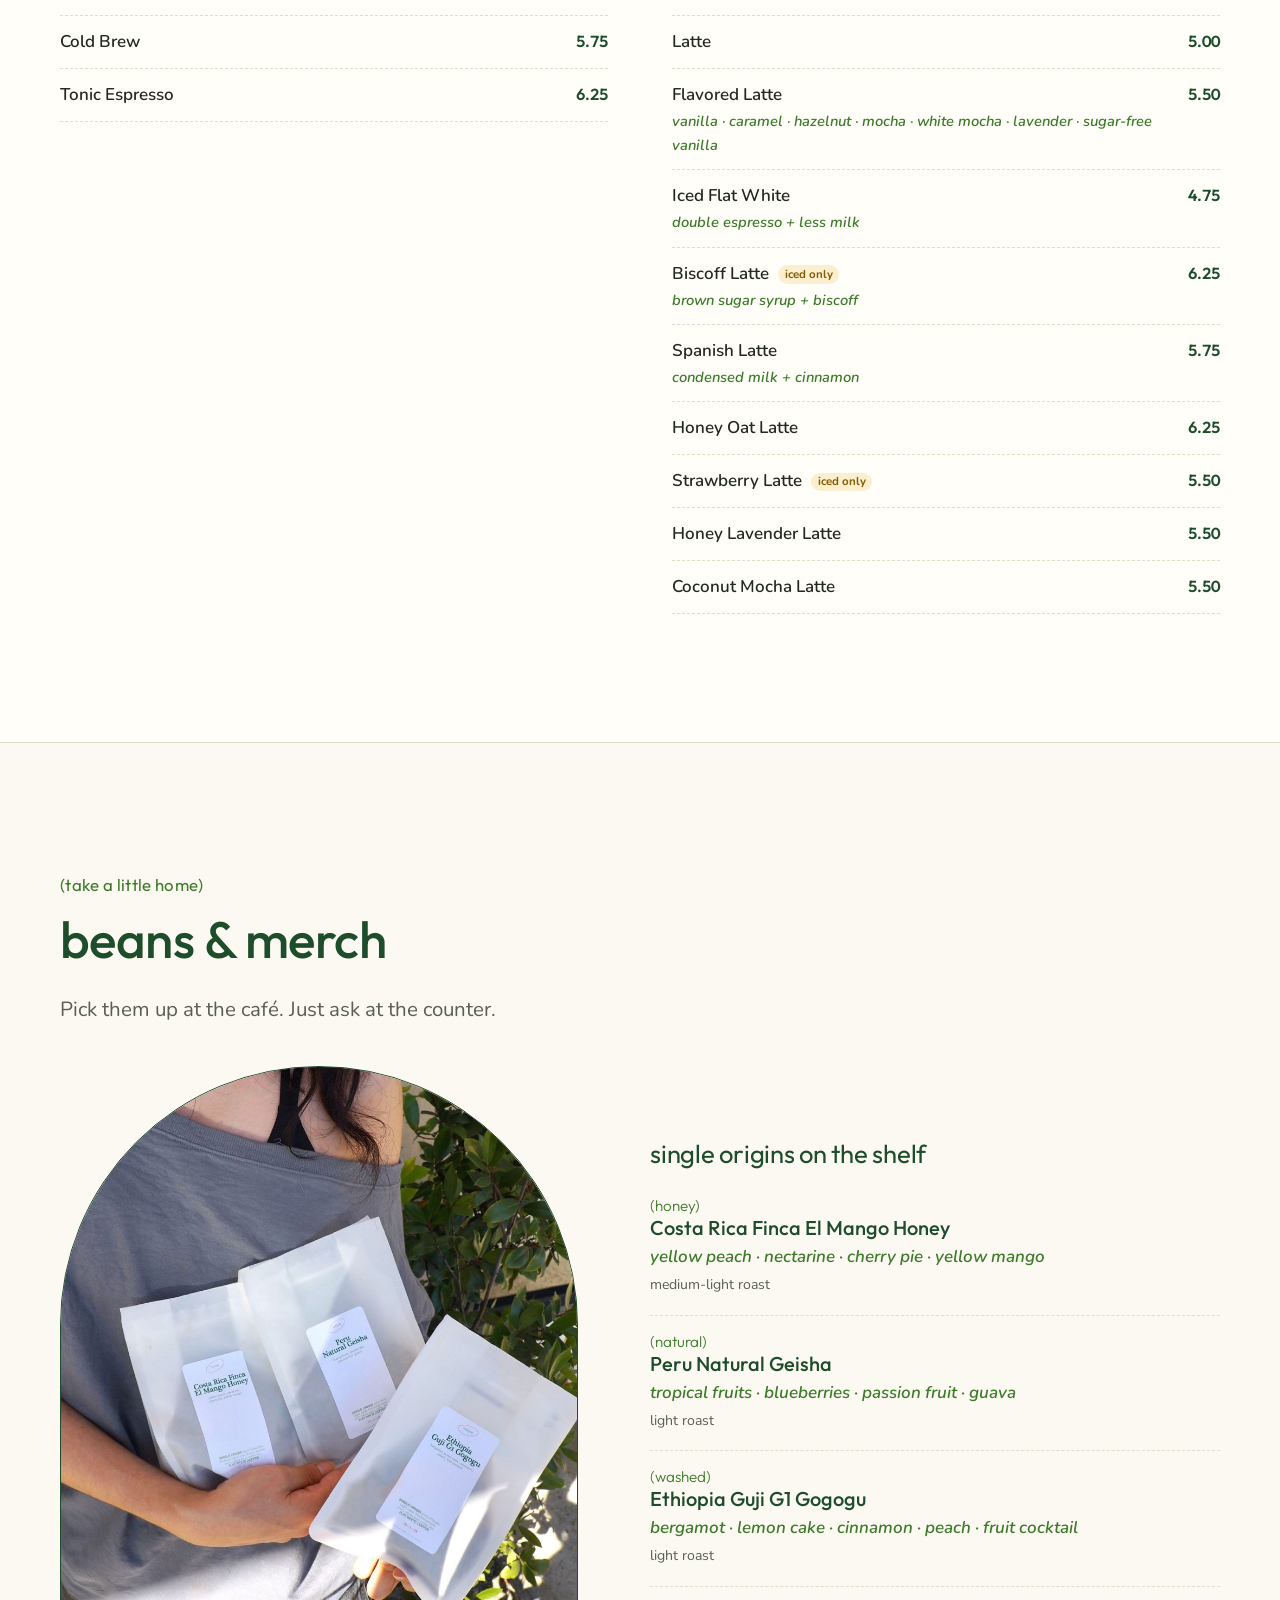
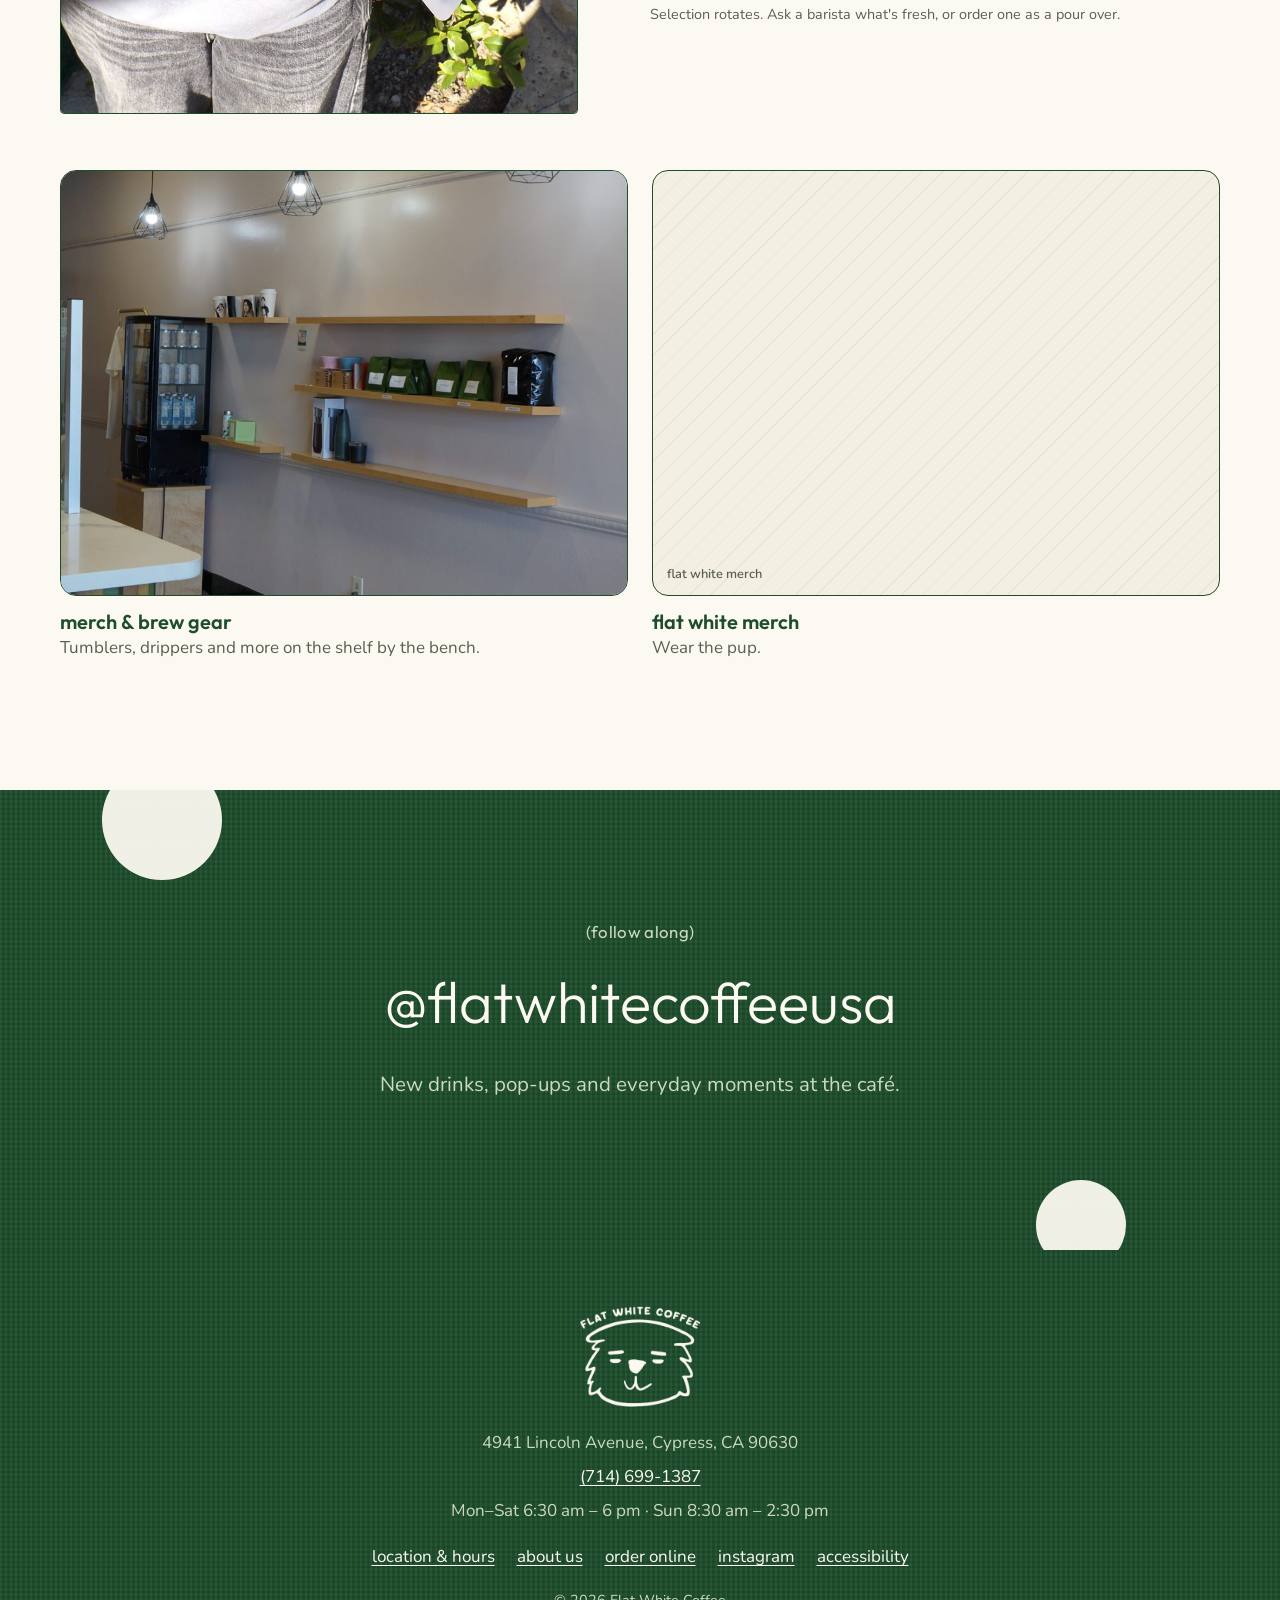
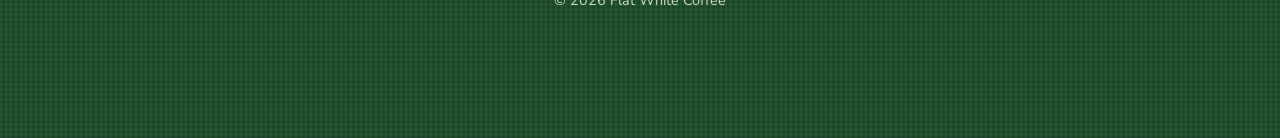
==== commit 15e3f897: "Add latte art craft section, drinks and cinnamon roll photos Co-Authored-By: Claude Opus 5.5 <norepl" ====
--- a/index.html
+++ b/index.html
@@ -194,7 +194,7 @@
           </div>
           <div class="seasonal-pair">
             <div class="frame" data-placeholder="matcha madeleines"><img src="assets/photos/matcha-madeleines.jpg" alt="Madeleines dipped in a glossy matcha coating" loading="lazy"></div>
-            <div class="frame" data-placeholder="financiers" style="margin-top:48px"><img src="assets/photos/financiers.jpg" alt="Financiers topped with pretzel, almond, cream cheese and chocolate" loading="lazy"></div>
+            <div class="frame" data-placeholder="latte and cinnamon roll" style="margin-top:48px"><img src="assets/photos/latte-cinnamon-roll.jpg" alt="A latte with leaf latte art next to a sticky pecan cinnamon roll on a tray" loading="lazy"></div>
           </div>
         </div>
       </div>
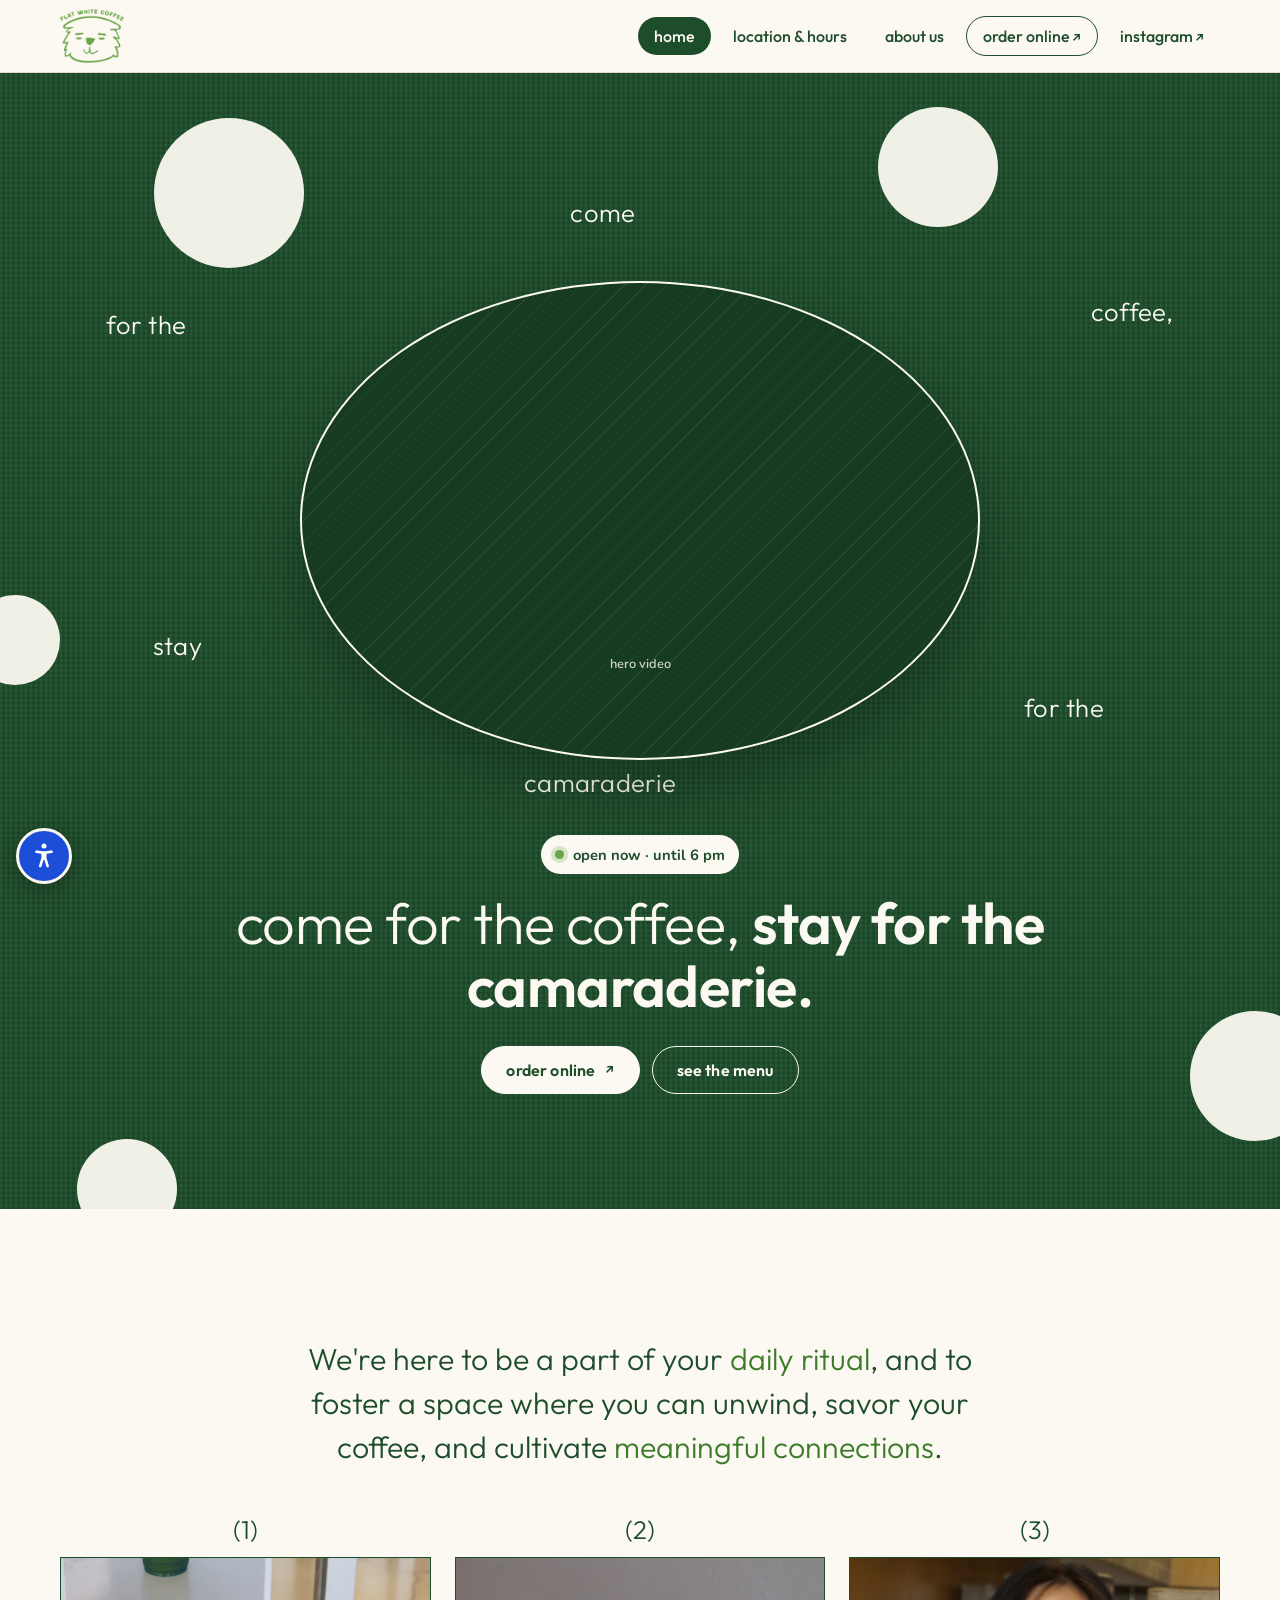
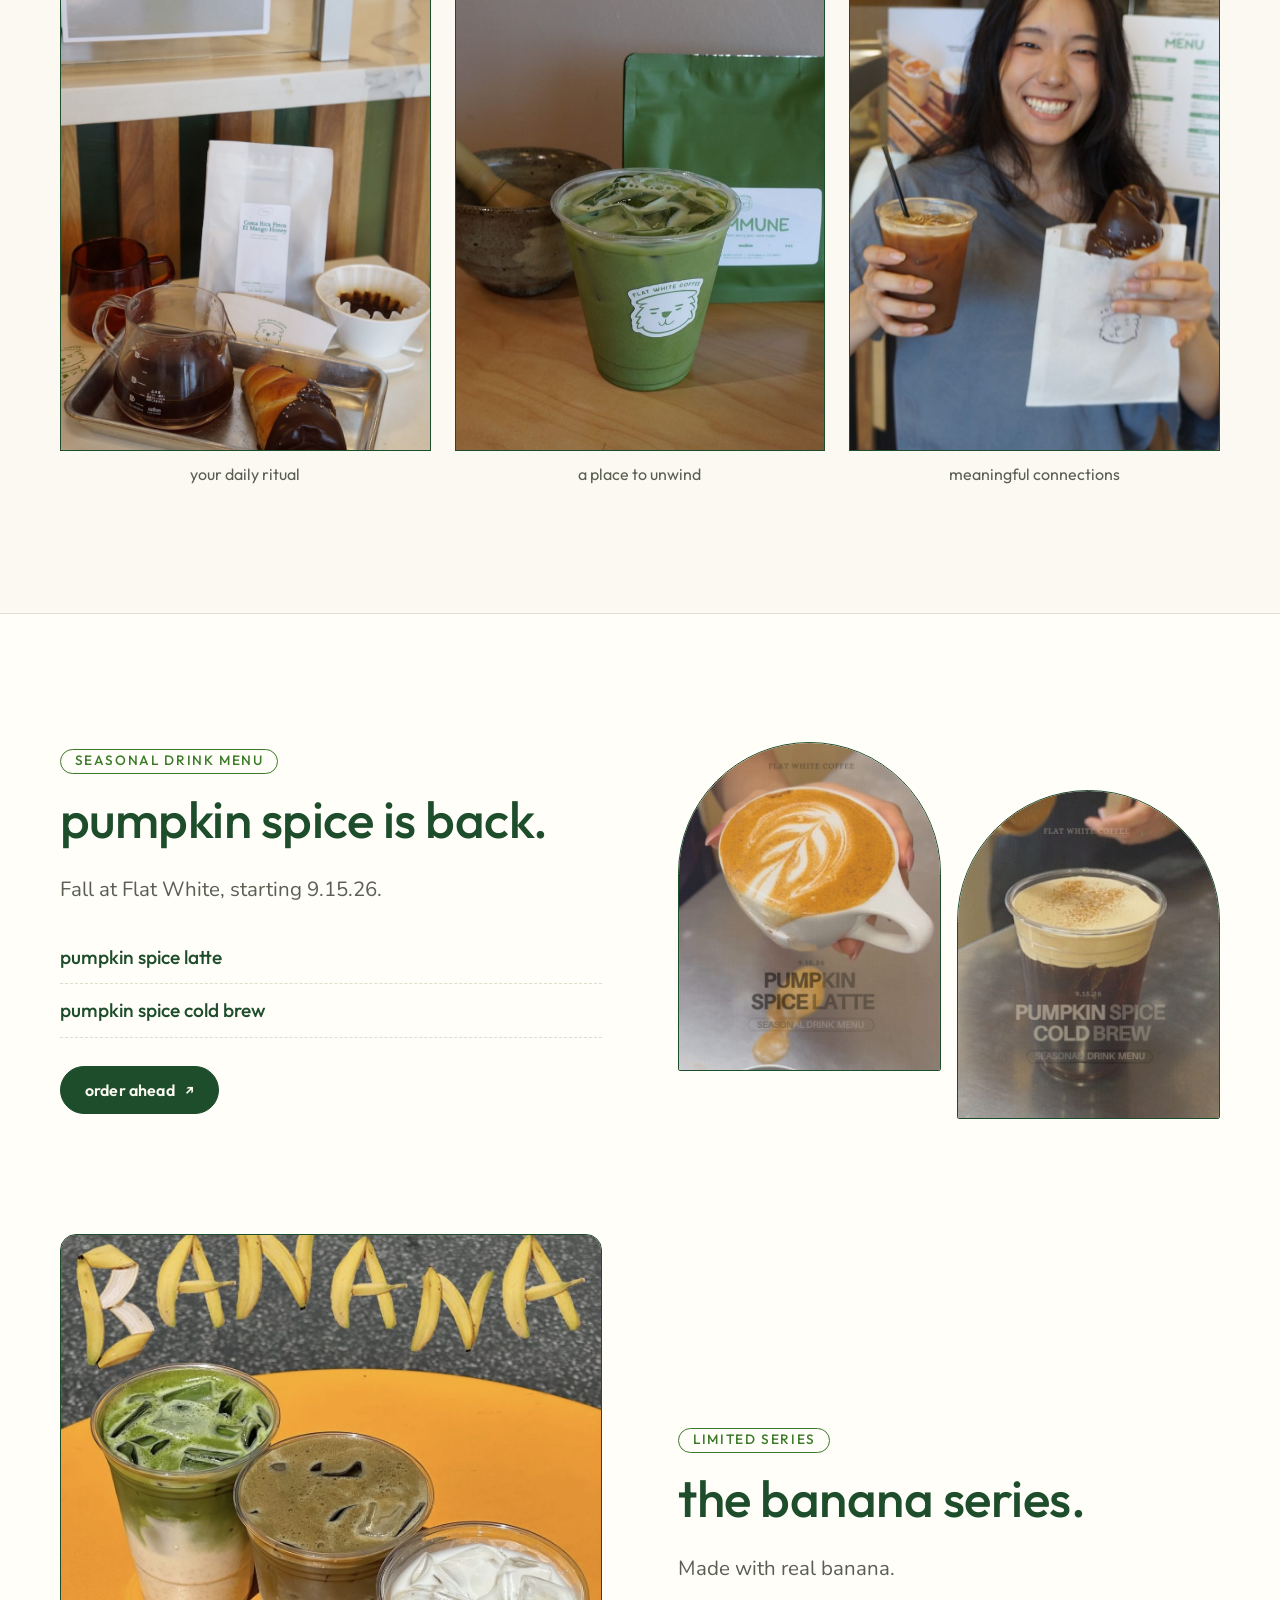
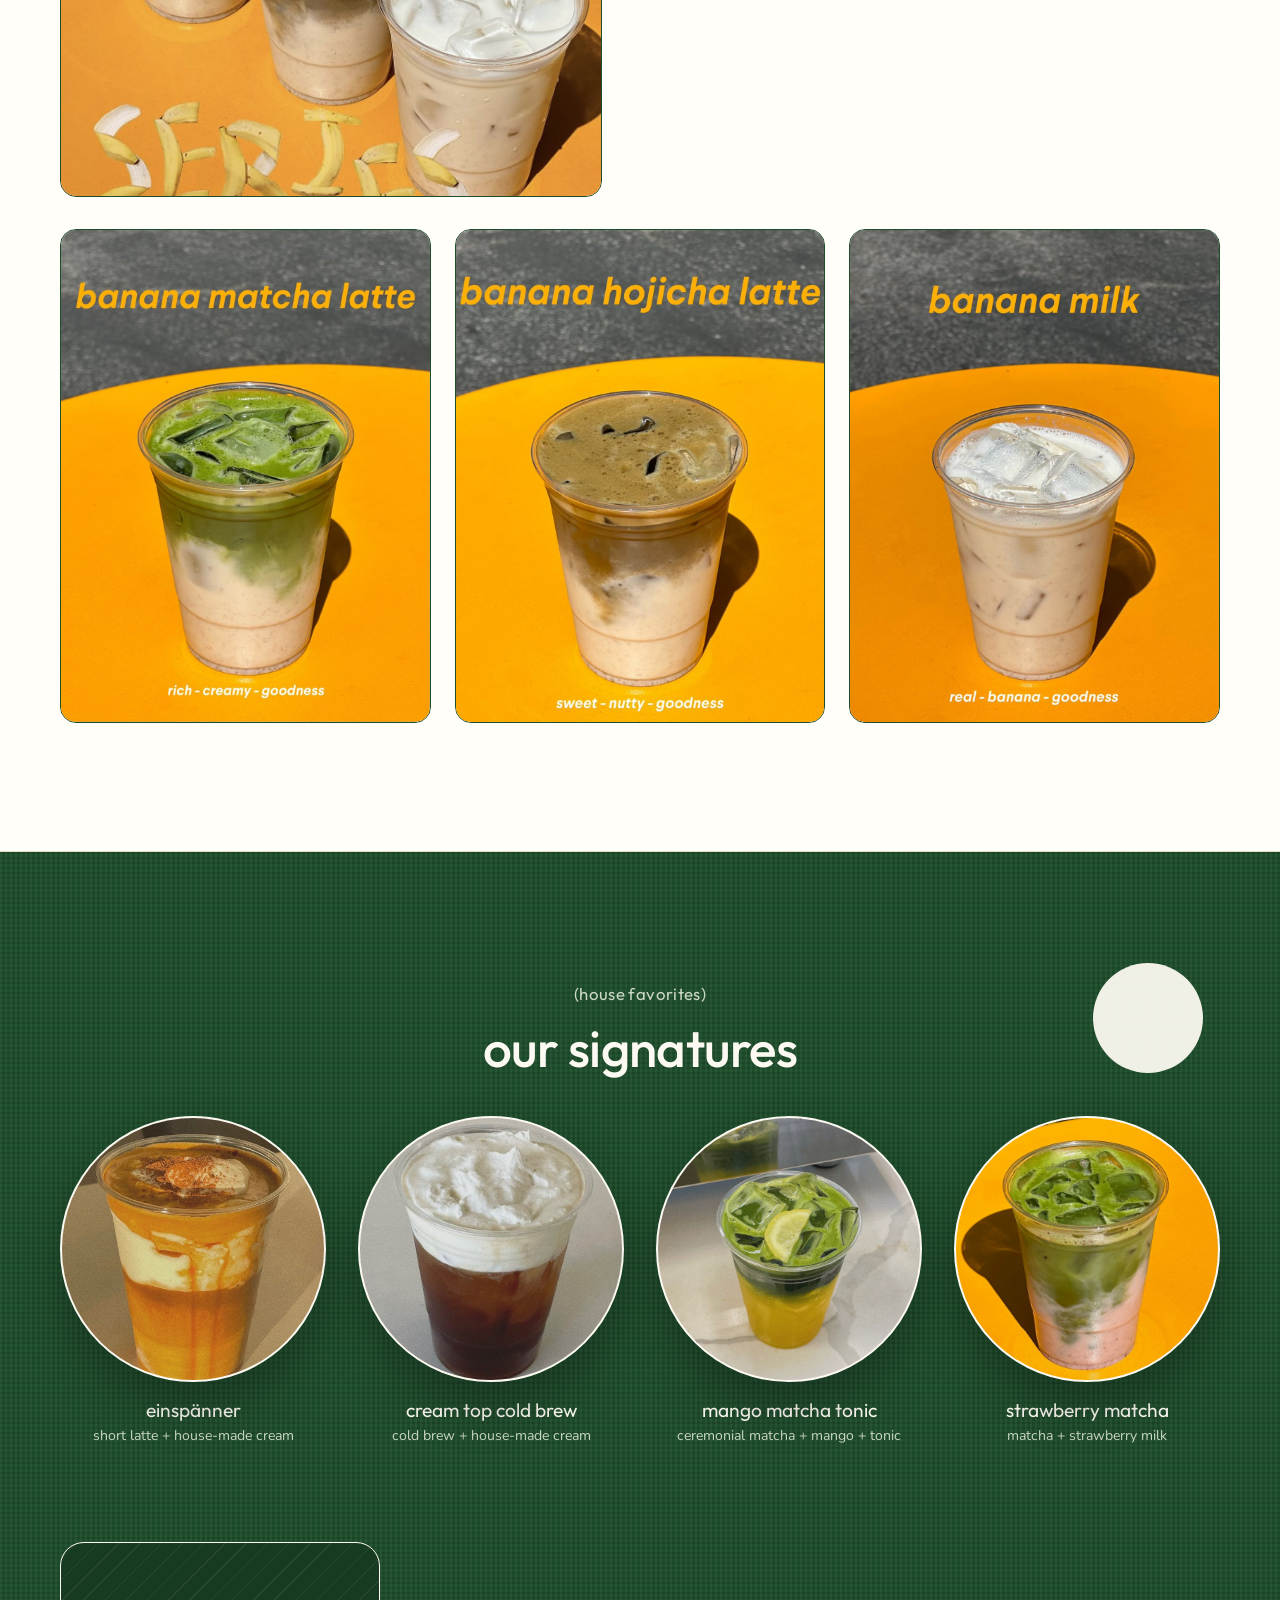
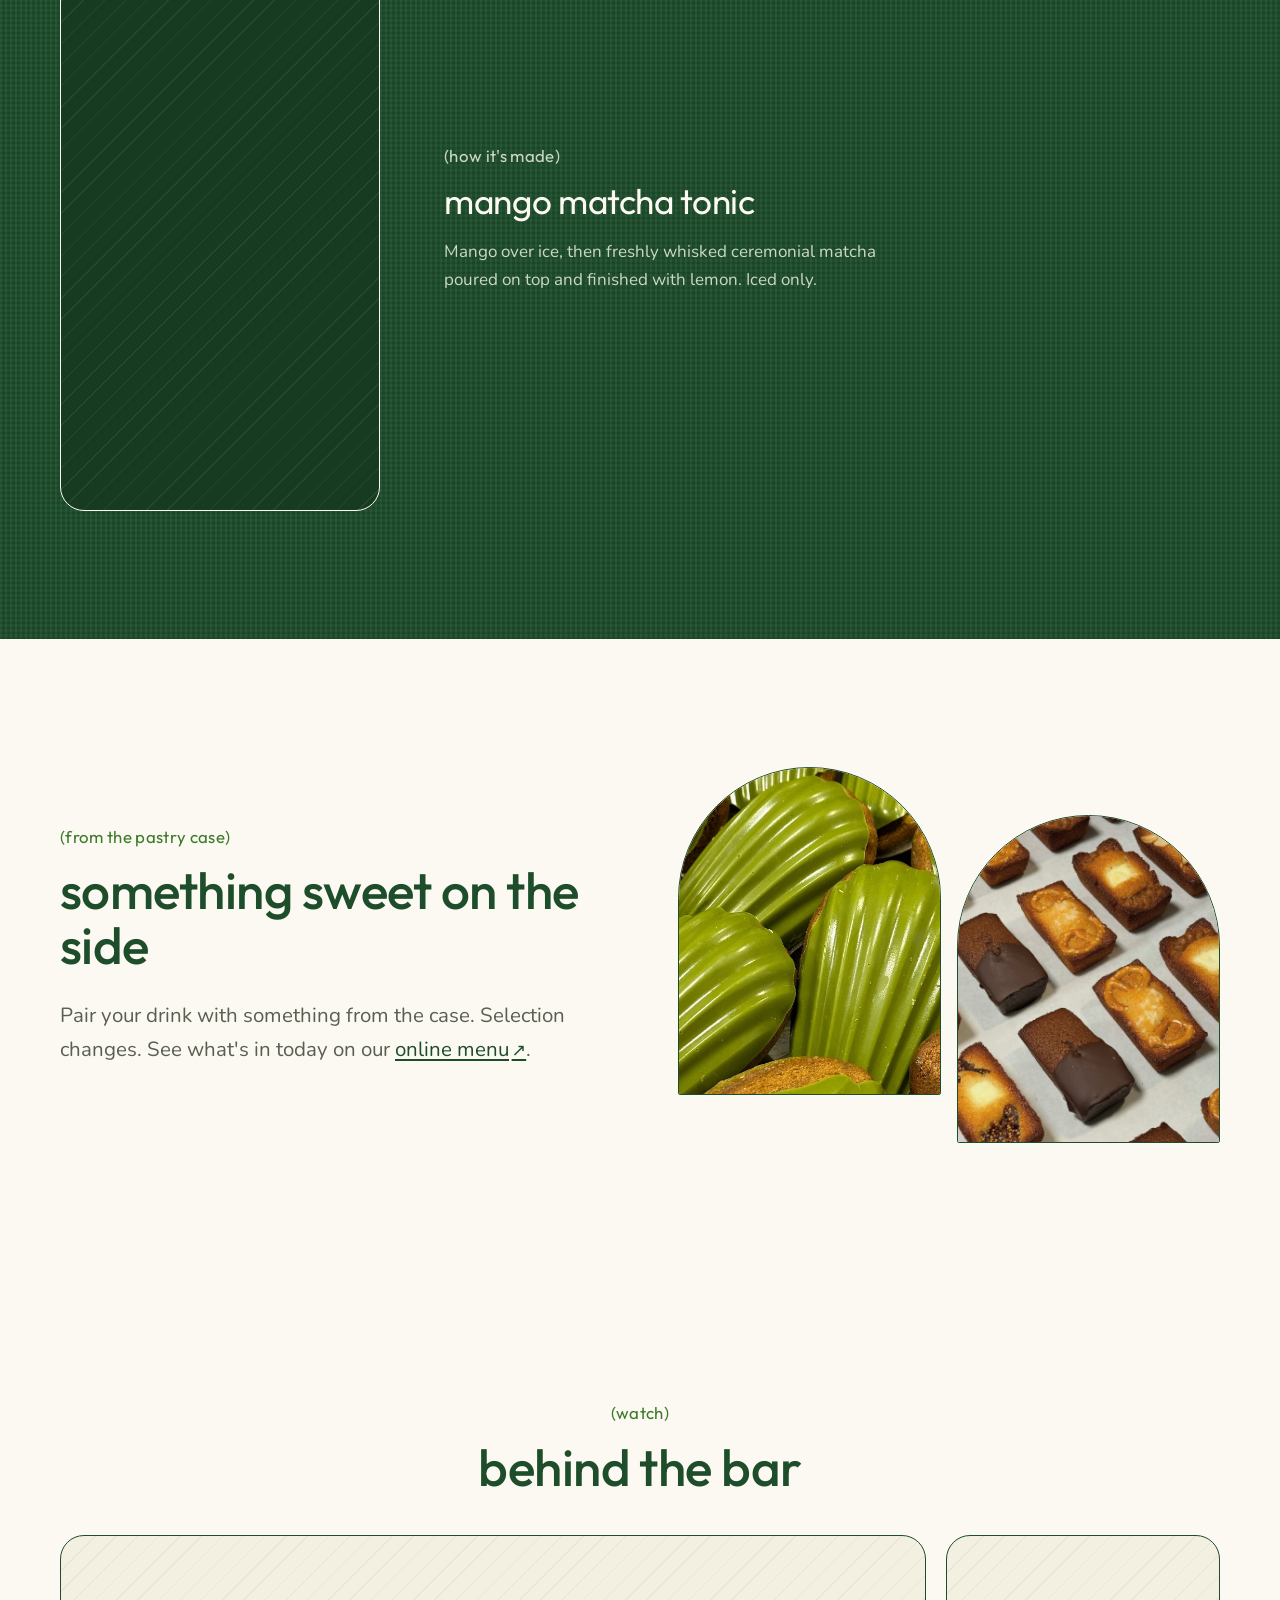
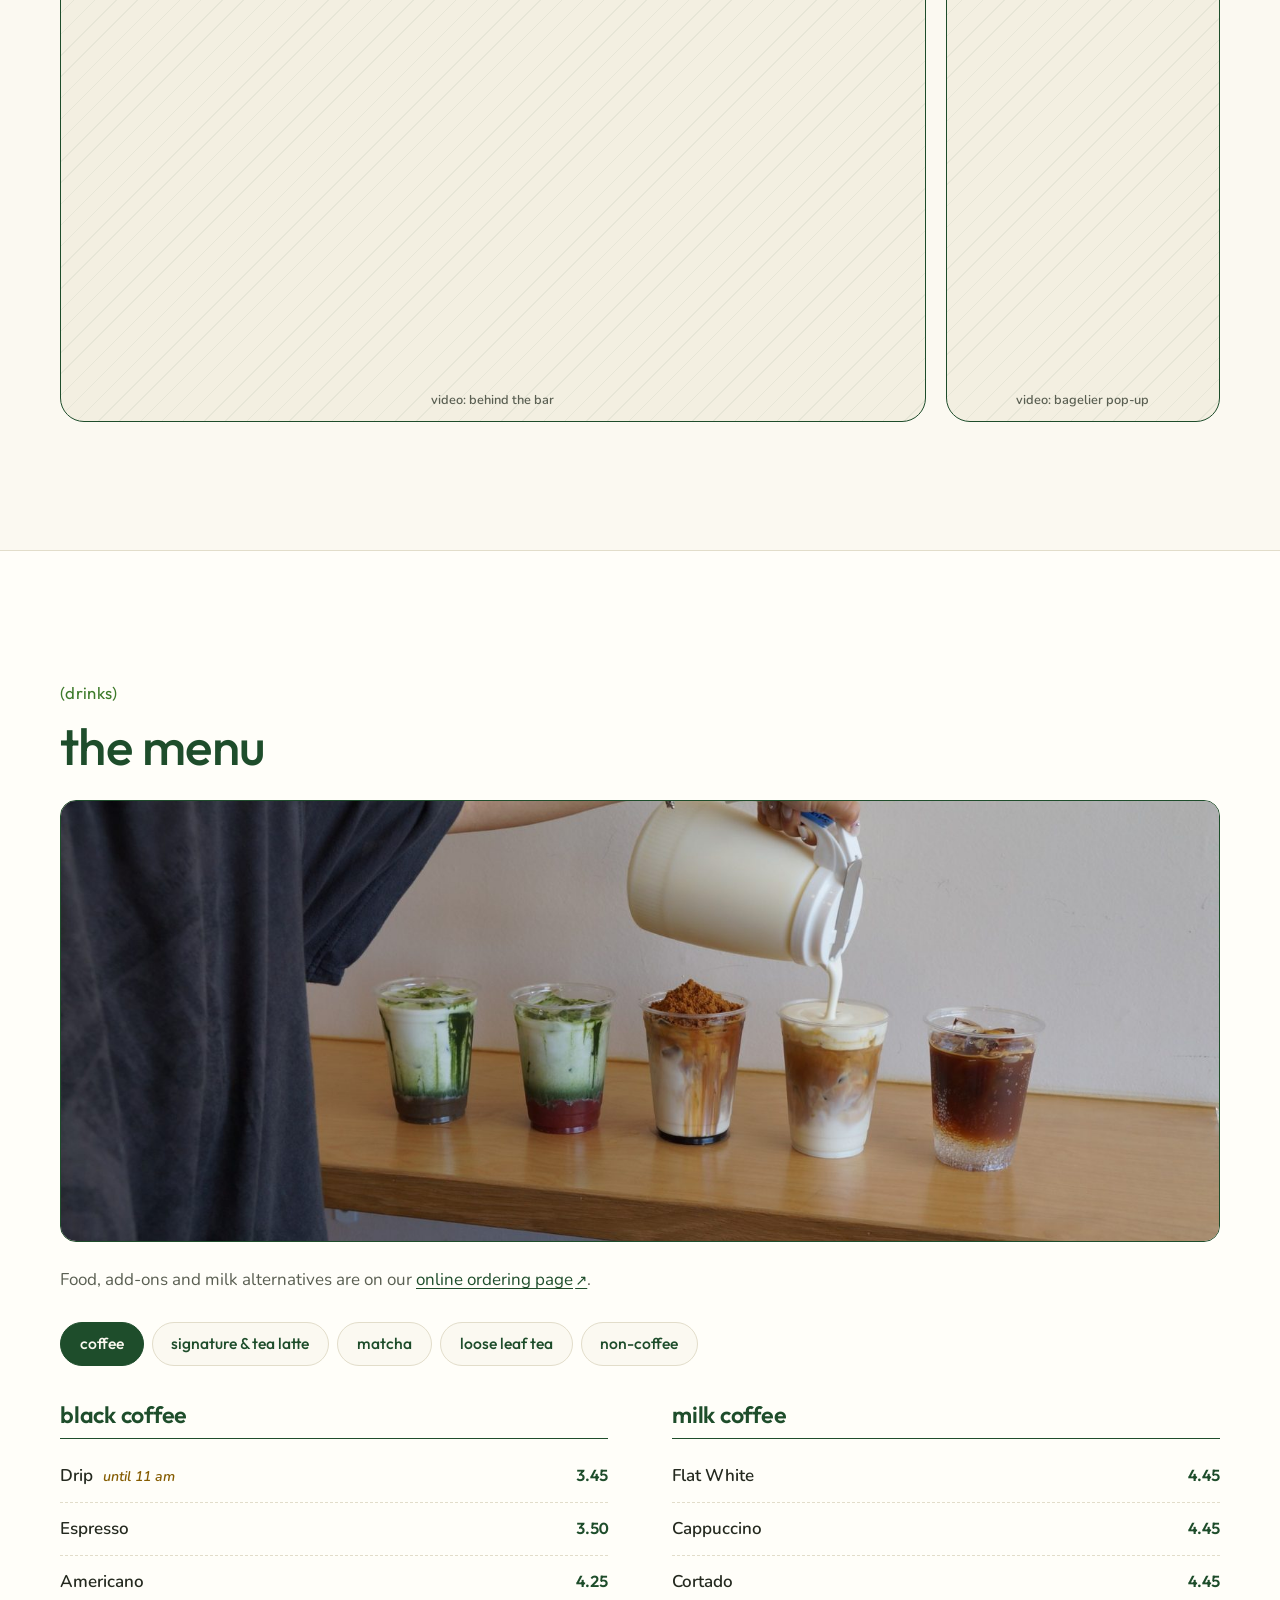
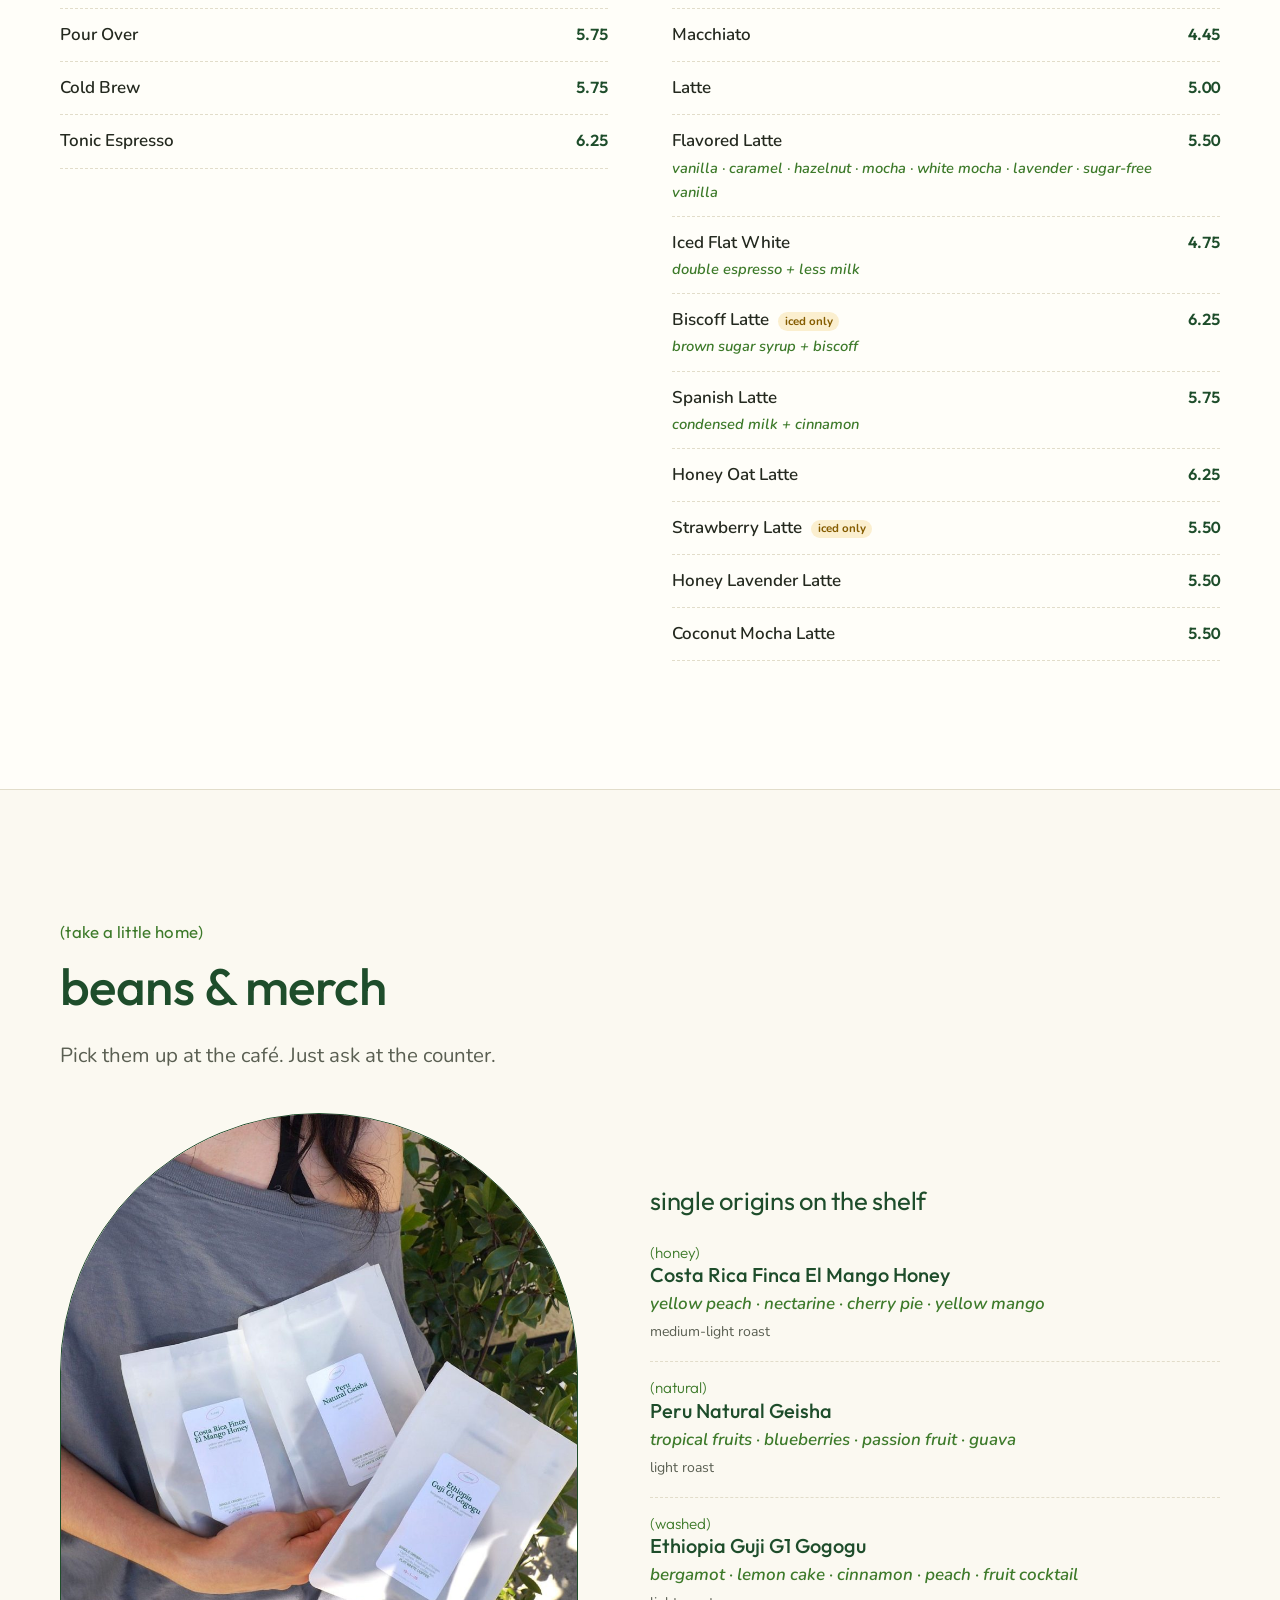
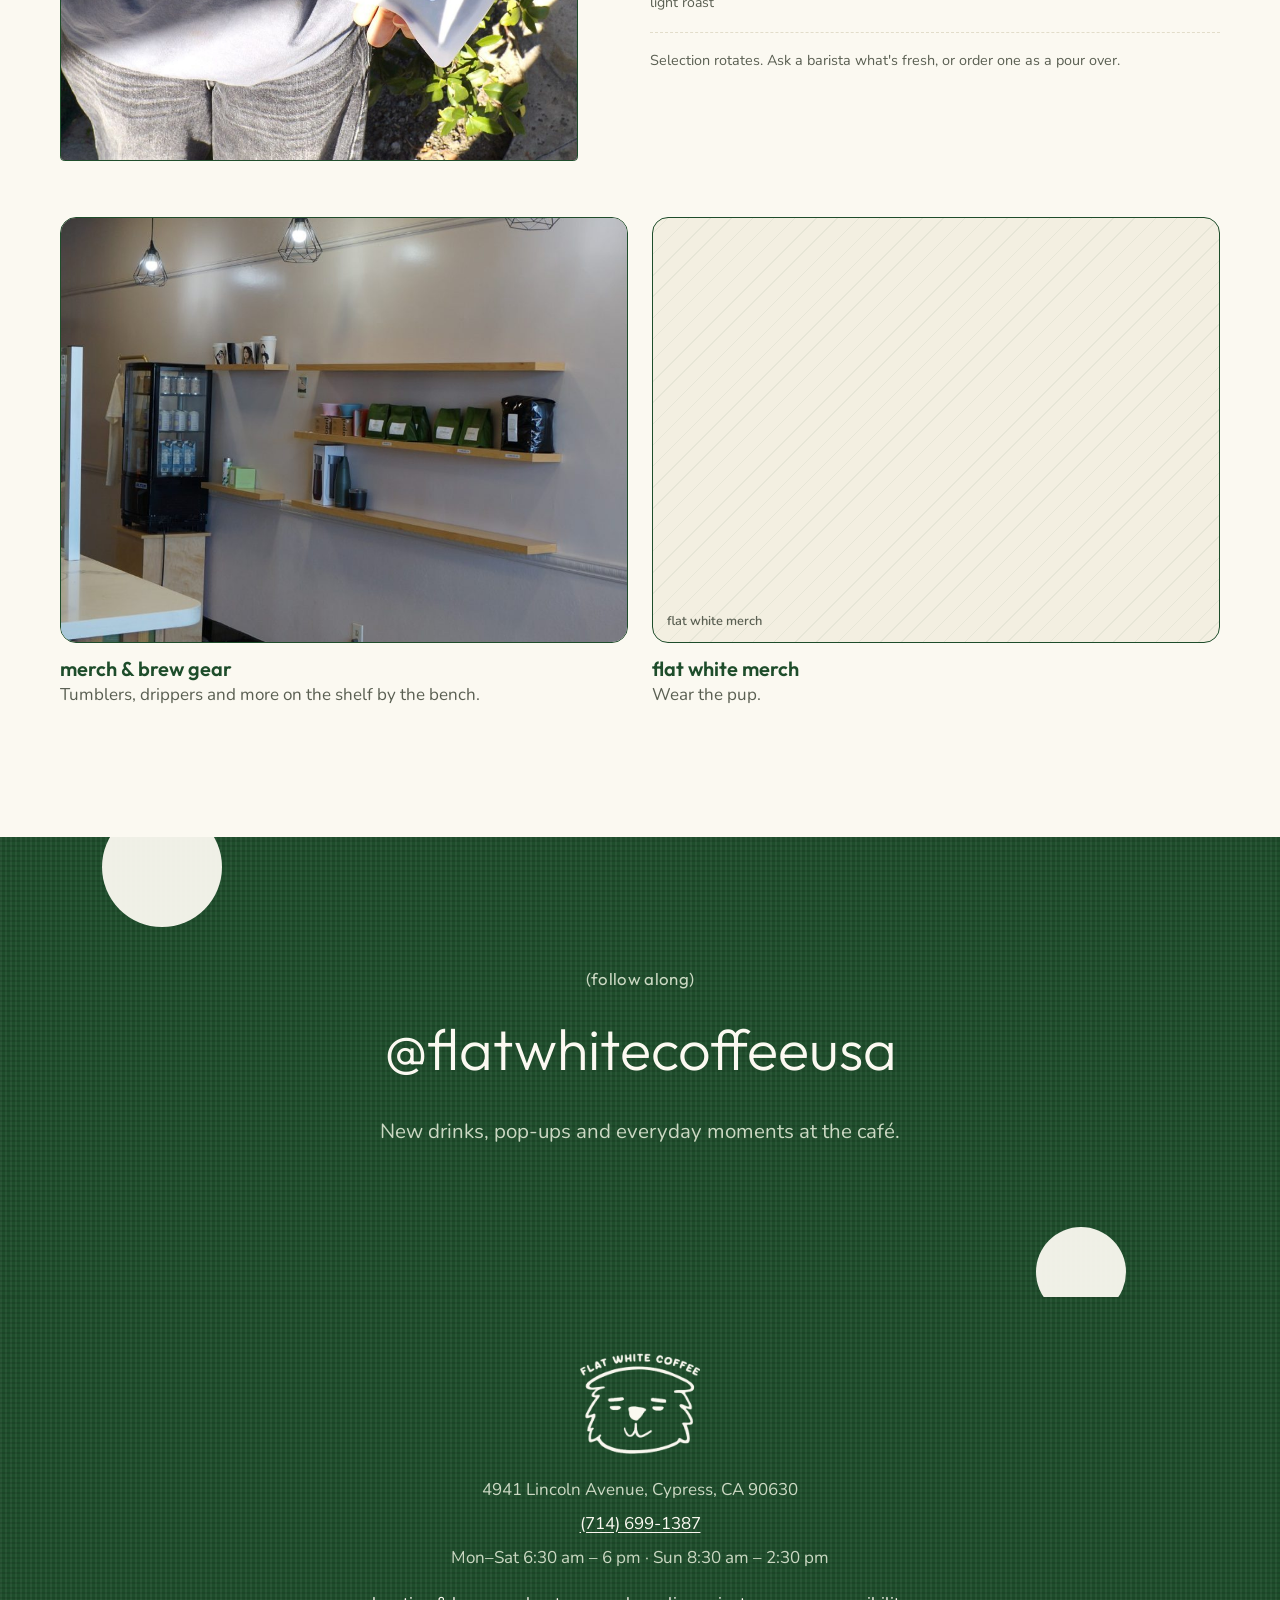
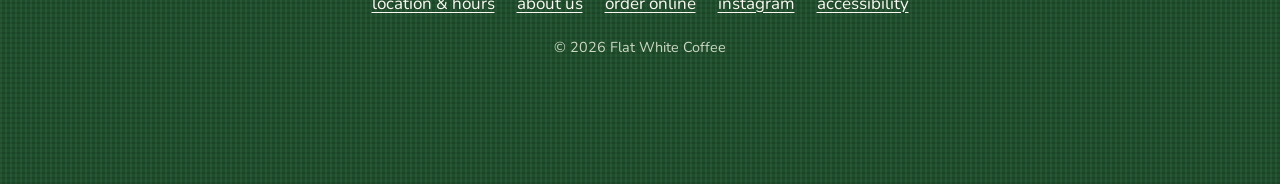
==== commit 712fab22: "Signatures: four drink close-ups and mango matcha tonic video; add financiers Co-Authored-By: Claude" ====
--- a/index.html
+++ b/index.html
@@ -172,13 +172,34 @@
       <div class="container center">
         <span class="label">(house favorites)</span>
         <h2 id="sig-title">our signatures</h2>
-        <div class="plates">
-          <div class="plate frame" data-placeholder="einspänner"><img src="assets/photos/einspanner.jpg" alt="Einspänner" loading="lazy"></div>
-          <div class="plate frame" data-placeholder="family brew"><img src="assets/photos/family-brew.jpg" alt="Family Brew" loading="lazy"></div>
-          <div class="plate frame" data-placeholder="mango cream cold brew"><img src="assets/photos/mango-cream-cold-brew.jpg" alt="Mango Cream Cold Brew" loading="lazy"></div>
-          <p class="plate-note n1">einspänner<small>short latte + house-made cream · iced · 5.75</small></p>
-          <p class="plate-note n2">family brew<small>cold brew + simple syrup + oat milk · iced · 6.00</small></p>
-          <p class="plate-note n3">mango cream cold brew<small>mango cold brew + house-made cream · iced · 6.25</small></p>
+        <div class="sig-grid">
+          <figure class="sig">
+            <div class="plate frame"><img src="assets/photos/einspanner.jpg" alt="Iced Einspänner topped with house-made cream and cocoa" loading="lazy"></div>
+            <figcaption>einspänner<small>short latte + house-made cream</small></figcaption>
+          </figure>
+          <figure class="sig">
+            <div class="plate frame"><img src="assets/photos/cream-top-cold-brew.jpg" alt="Cold brew topped with a thick layer of cream" loading="lazy" style="object-position:50% 40%"></div>
+            <figcaption>cream top cold brew<small>cold brew + house-made cream</small></figcaption>
+          </figure>
+          <figure class="sig">
+            <div class="plate frame"><img src="assets/photos/mango-matcha-tonic.jpg" alt="Mango matcha tonic: bright green ceremonial matcha over mango with a lemon wedge" loading="lazy" style="object-position:50% 60%"></div>
+            <figcaption>mango matcha tonic<small>ceremonial matcha + mango + tonic</small></figcaption>
+          </figure>
+          <figure class="sig">
+            <div class="plate frame"><img src="assets/photos/strawberry-matcha.jpg" alt="Iced strawberry matcha with green matcha over pink strawberry milk" loading="lazy"></div>
+            <figcaption>strawberry matcha<small>matcha + strawberry milk</small></figcaption>
+          </figure>
+        </div>
+
+        <div class="sig-video">
+          <figure class="video-block frame" style="margin:0">
+            <video src="assets/video/mango-matcha-tonic.mp4" poster="assets/video/mango-matcha-tonic-poster.jpg" muted loop playsinline autoplay preload="metadata" aria-label="Making a mango matcha tonic: mango over ice, then whisked matcha poured on top and a lemon garnish"></video>
+          </figure>
+          <div class="sig-video-copy">
+            <span class="label">(how it's made)</span>
+            <h3>mango matcha tonic</h3>
+            <p>Mango over ice, then freshly whisked ceremonial matcha poured on top and finished with lemon. Iced only.</p>
+          </div>
         </div>
       </div>
     </section>
@@ -194,7 +215,7 @@
           </div>
           <div class="seasonal-pair">
             <div class="frame" data-placeholder="matcha madeleines"><img src="assets/photos/matcha-madeleines.jpg" alt="Madeleines dipped in a glossy matcha coating" loading="lazy"></div>
-            <div class="frame" data-placeholder="latte and cinnamon roll" style="margin-top:48px"><img src="assets/photos/latte-cinnamon-roll.jpg" alt="A latte with leaf latte art next to a sticky pecan cinnamon roll on a tray" loading="lazy"></div>
+            <div class="frame" data-placeholder="financiers" style="margin-top:48px"><img src="assets/photos/financiers.jpg" alt="Rows of financiers topped with pretzel, almond, cream cheese, fig and chocolate" loading="lazy"></div>
           </div>
         </div>
       </div>
--- a/styles.css
+++ b/styles.css
@@ -206,6 +206,18 @@
   .plate:nth-child(n) { transform: none; }
 }
 
+.sig-grid { display: grid; grid-template-columns: repeat(4, 1fr); gap: clamp(16px, 3vw, 32px); margin-top: 40px; }
+.sig { margin: 0; }
+.sig .plate { width: 100%; margin: 0 auto; }
+.sig figcaption { margin-top: 16px; font: 400 1.2rem/1.25 var(--font-display); color: var(--on-dark); }
+.sig figcaption small { display: block; margin-top: .3em; font: 400 .88rem/1.4 var(--font-body); color: var(--on-dark-muted); }
+.sig-video { display: grid; grid-template-columns: minmax(0, 320px) 1fr; gap: clamp(28px, 5vw, 64px); align-items: center; margin-top: clamp(56px, 8vw, 96px); text-align: left; }
+.sig-video .video-block { aspect-ratio: 9 / 16; border-radius: 24px; }
+.sig-video h3 { font-size: clamp(1.6rem, 3vw, 2.2rem); font-weight: 400; }
+.sig-video p { color: var(--on-dark-muted); max-width: 44ch; }
+@media (max-width: 860px) { .sig-grid { grid-template-columns: 1fr 1fr; } }
+@media (max-width: 640px) { .sig-video { grid-template-columns: 1fr; text-align: center; } .sig-video .video-block { max-width: 300px; margin: 0 auto; width: 100%; } .sig-video p { margin-inline: auto; } }
+
 /* ---------- menu ---------- */
 .menu-wrap { background: var(--paper); border-block: 1px solid var(--line); }
 .menu-banner { aspect-ratio: 21 / 8; border-radius: var(--radius); margin: 8px 0 24px; }
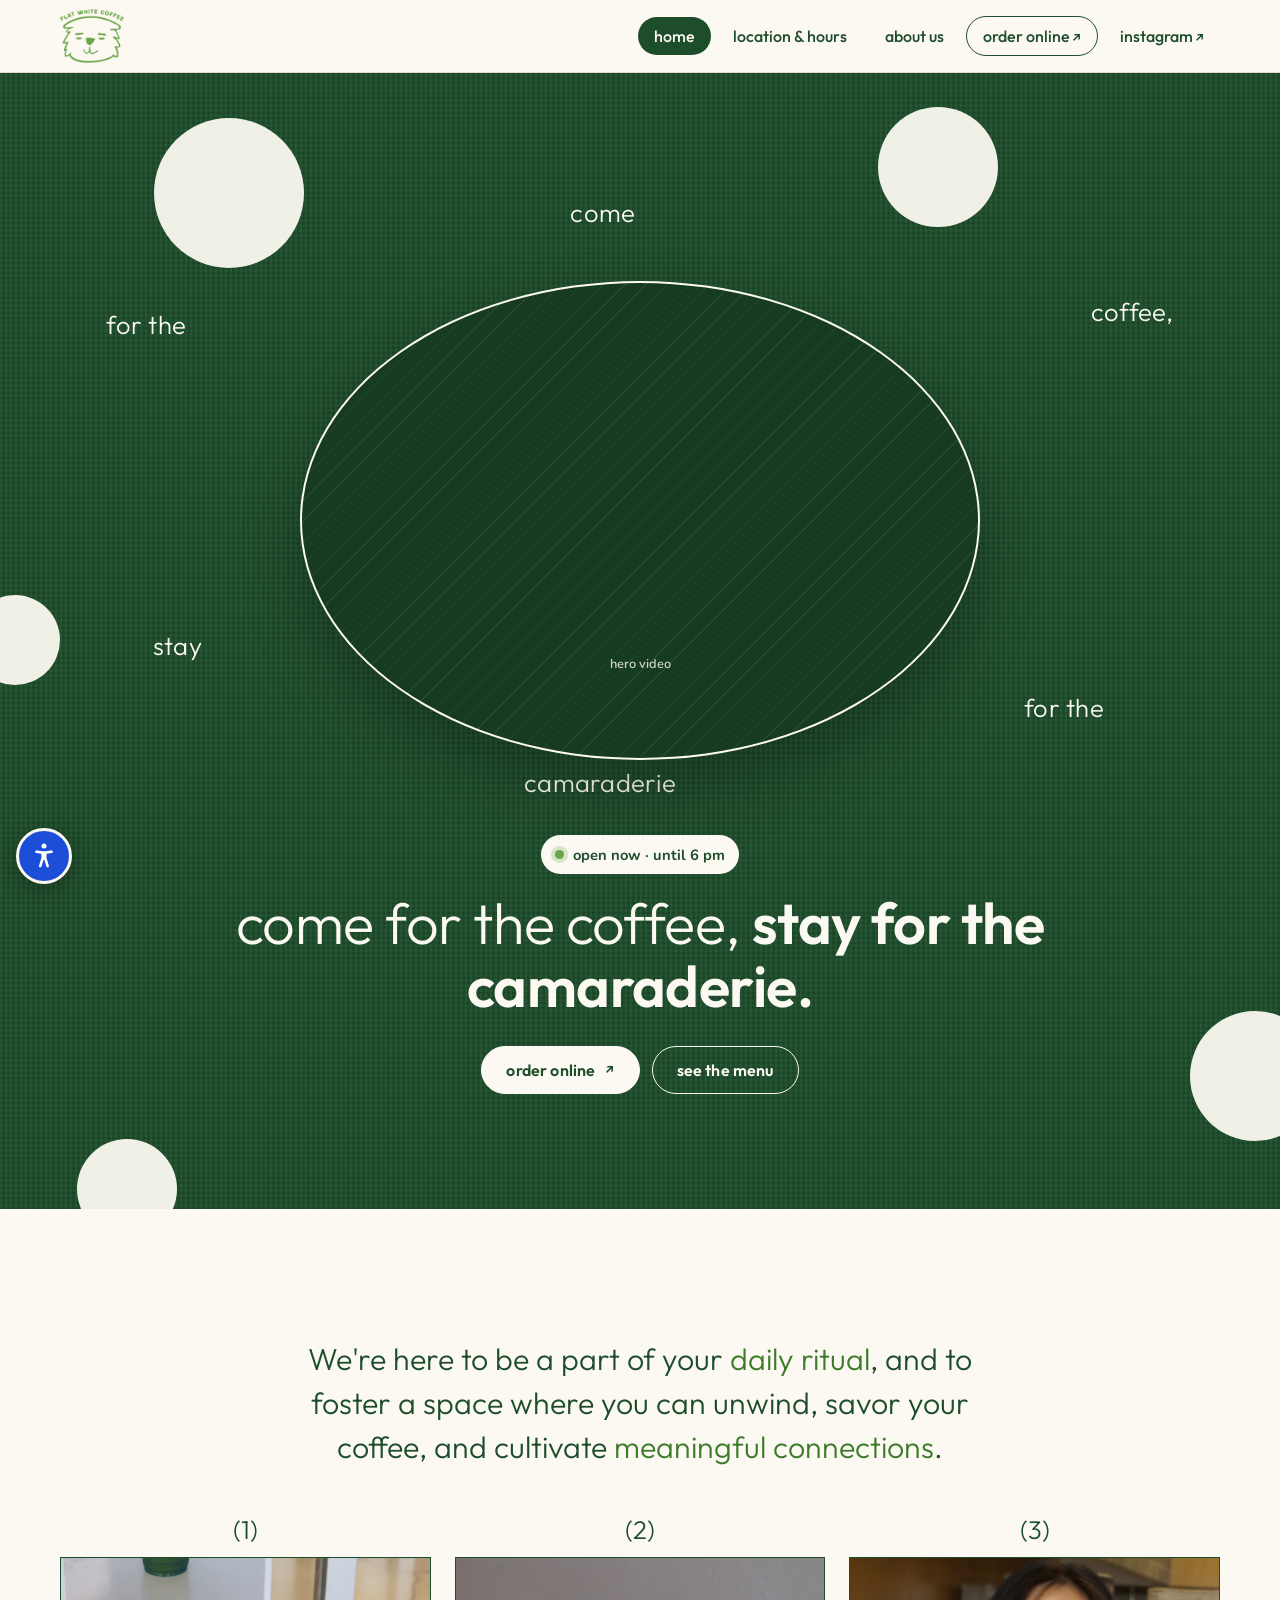
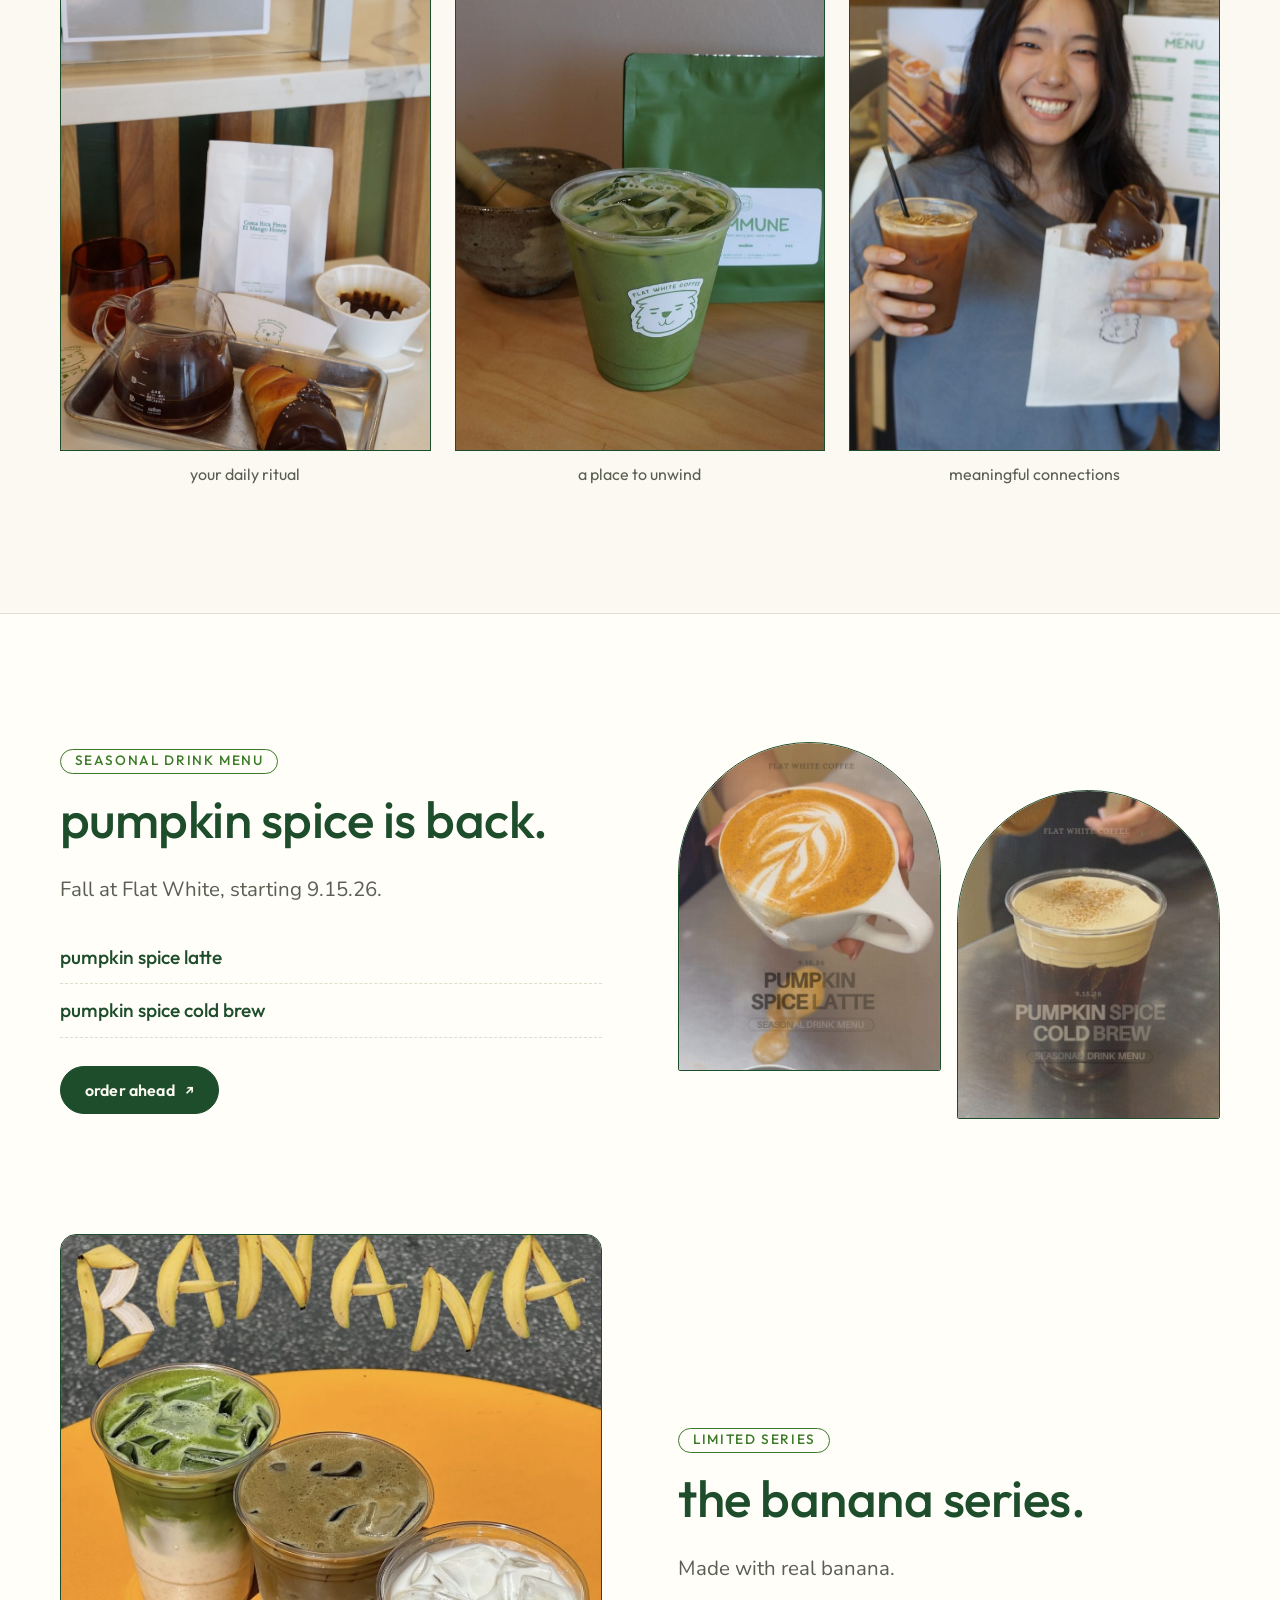
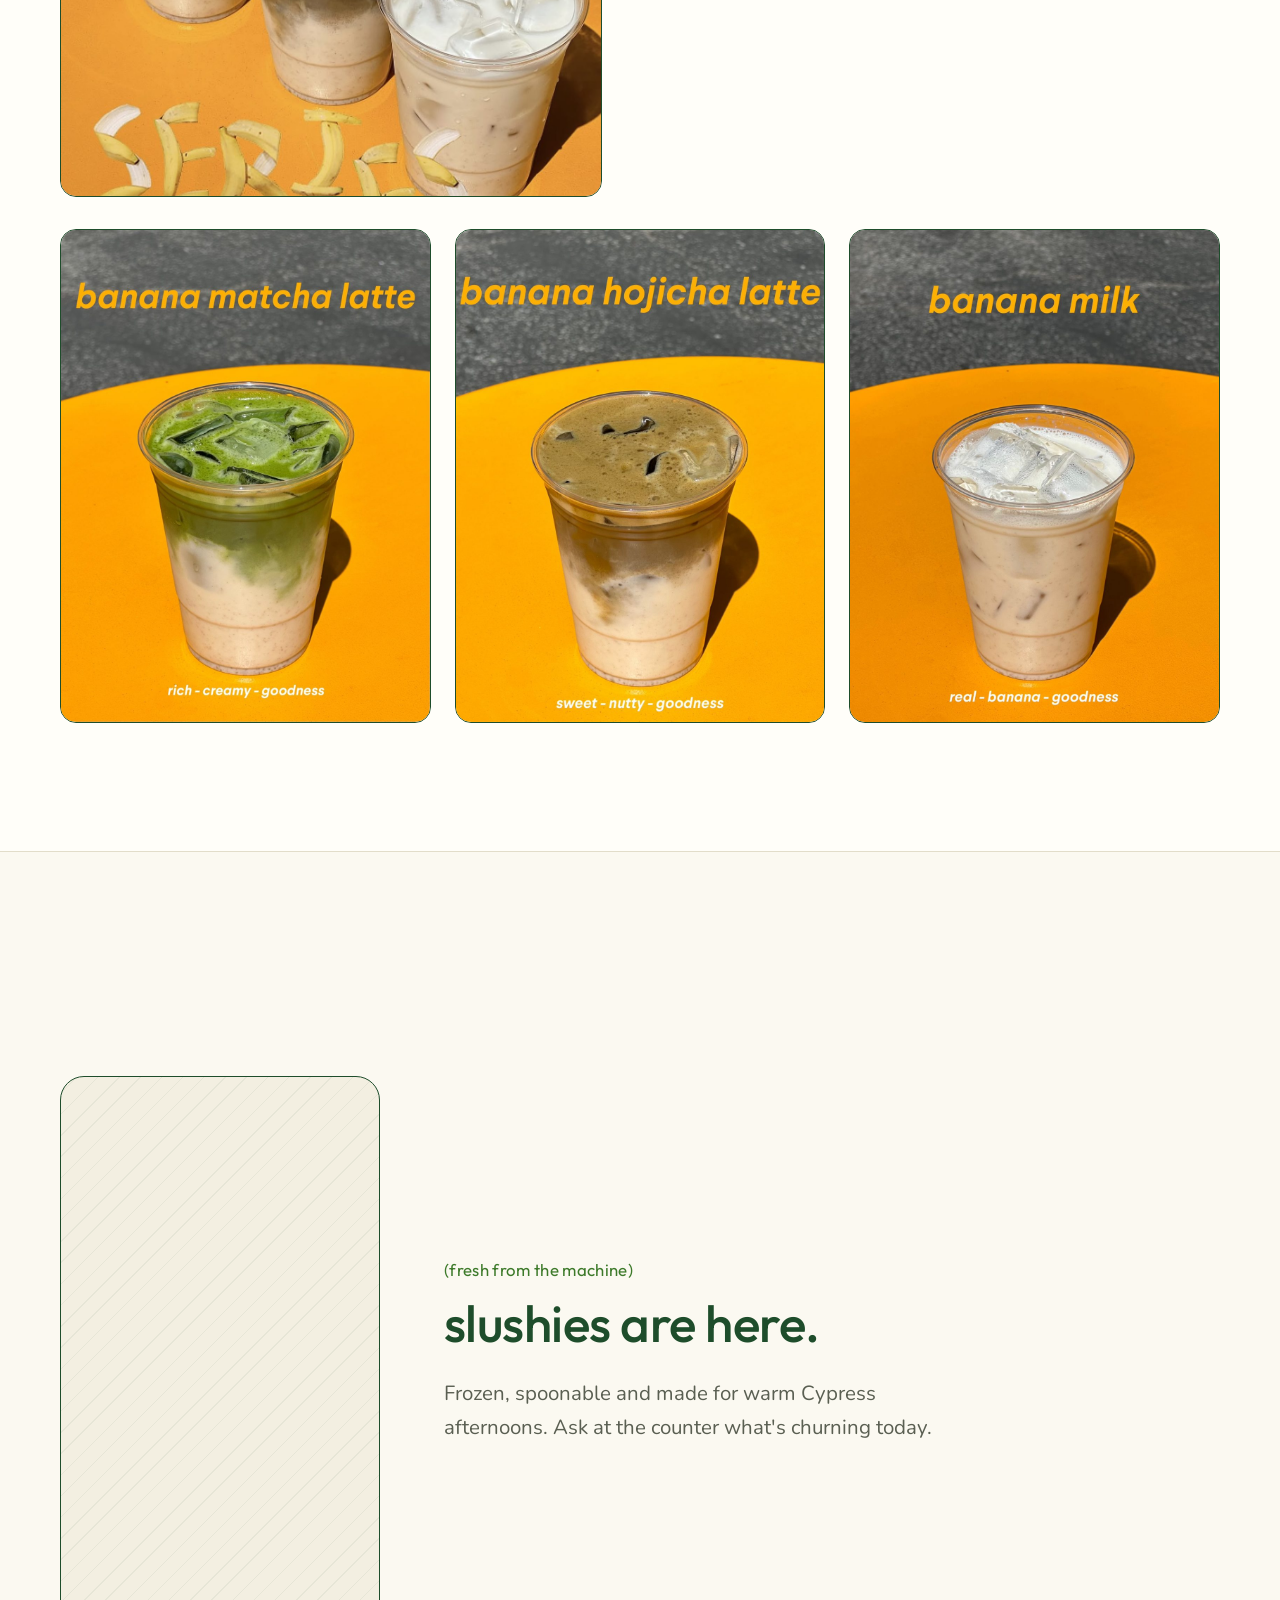
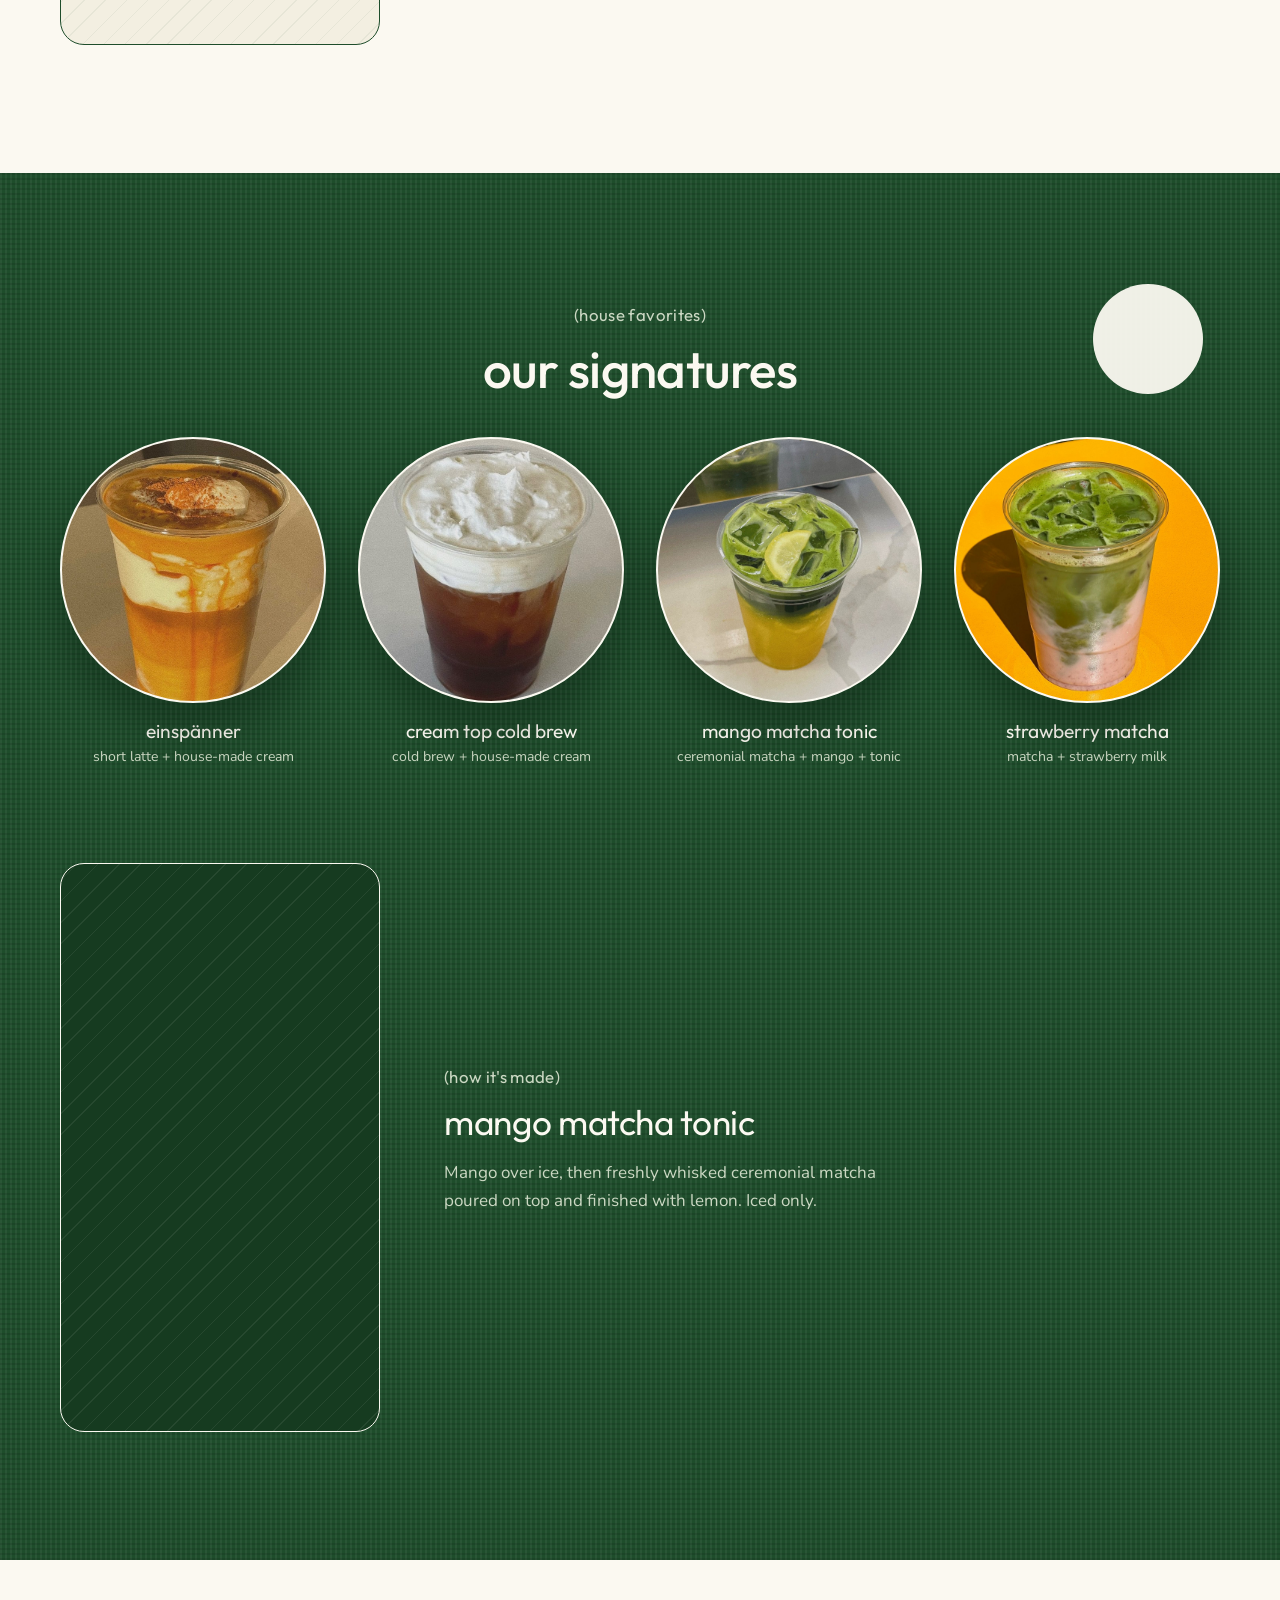
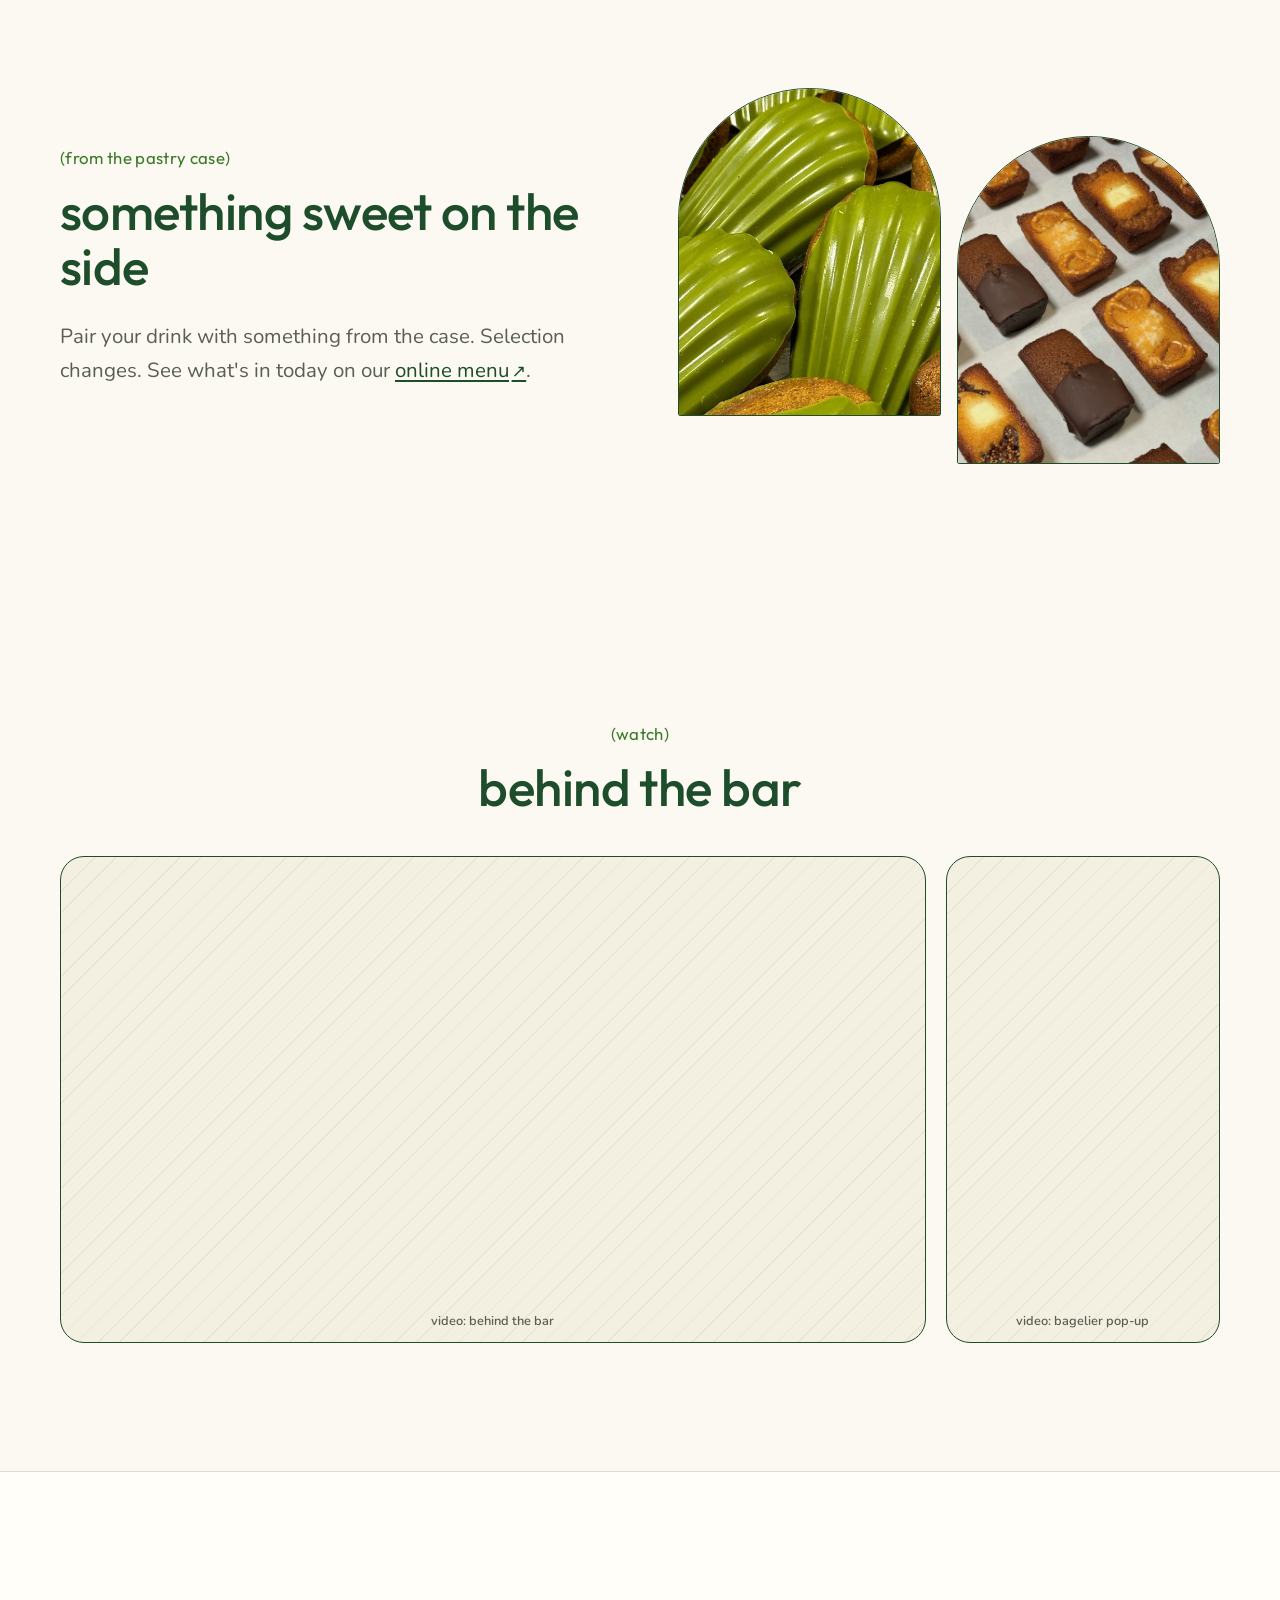
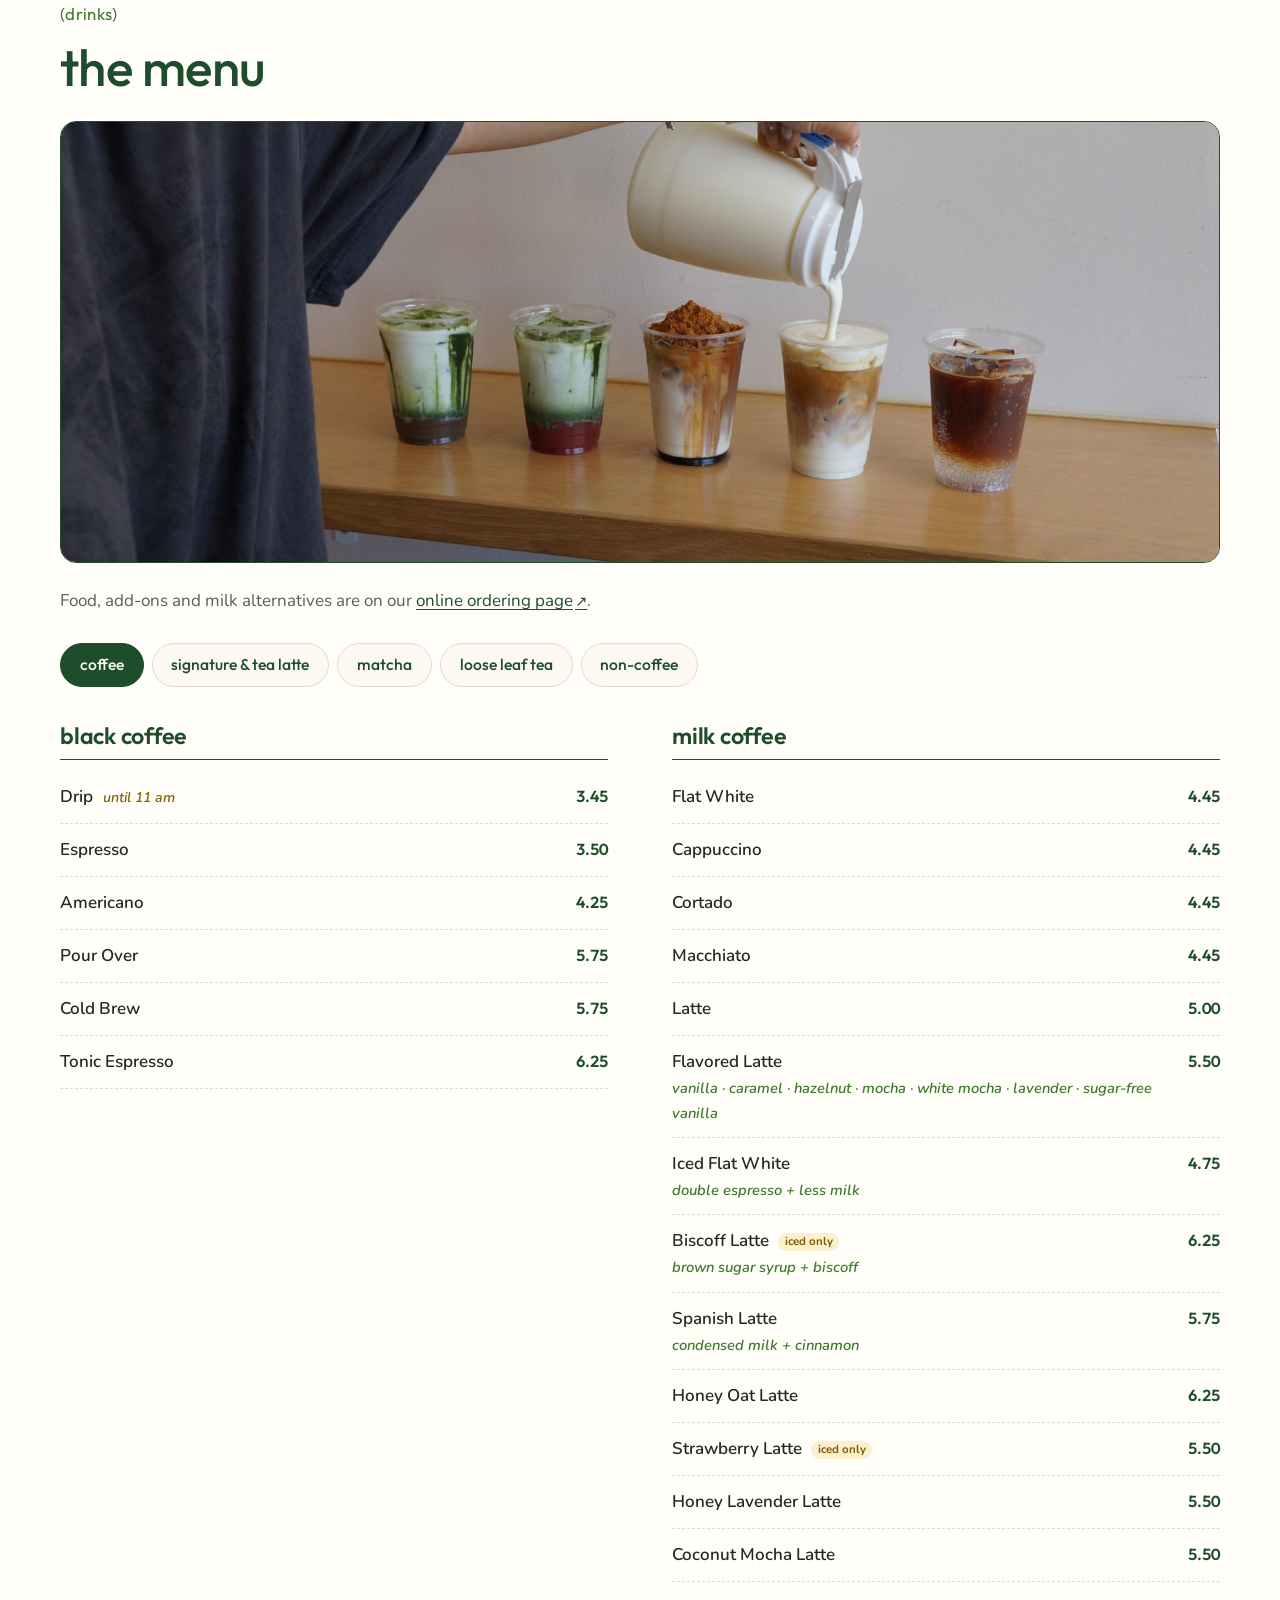
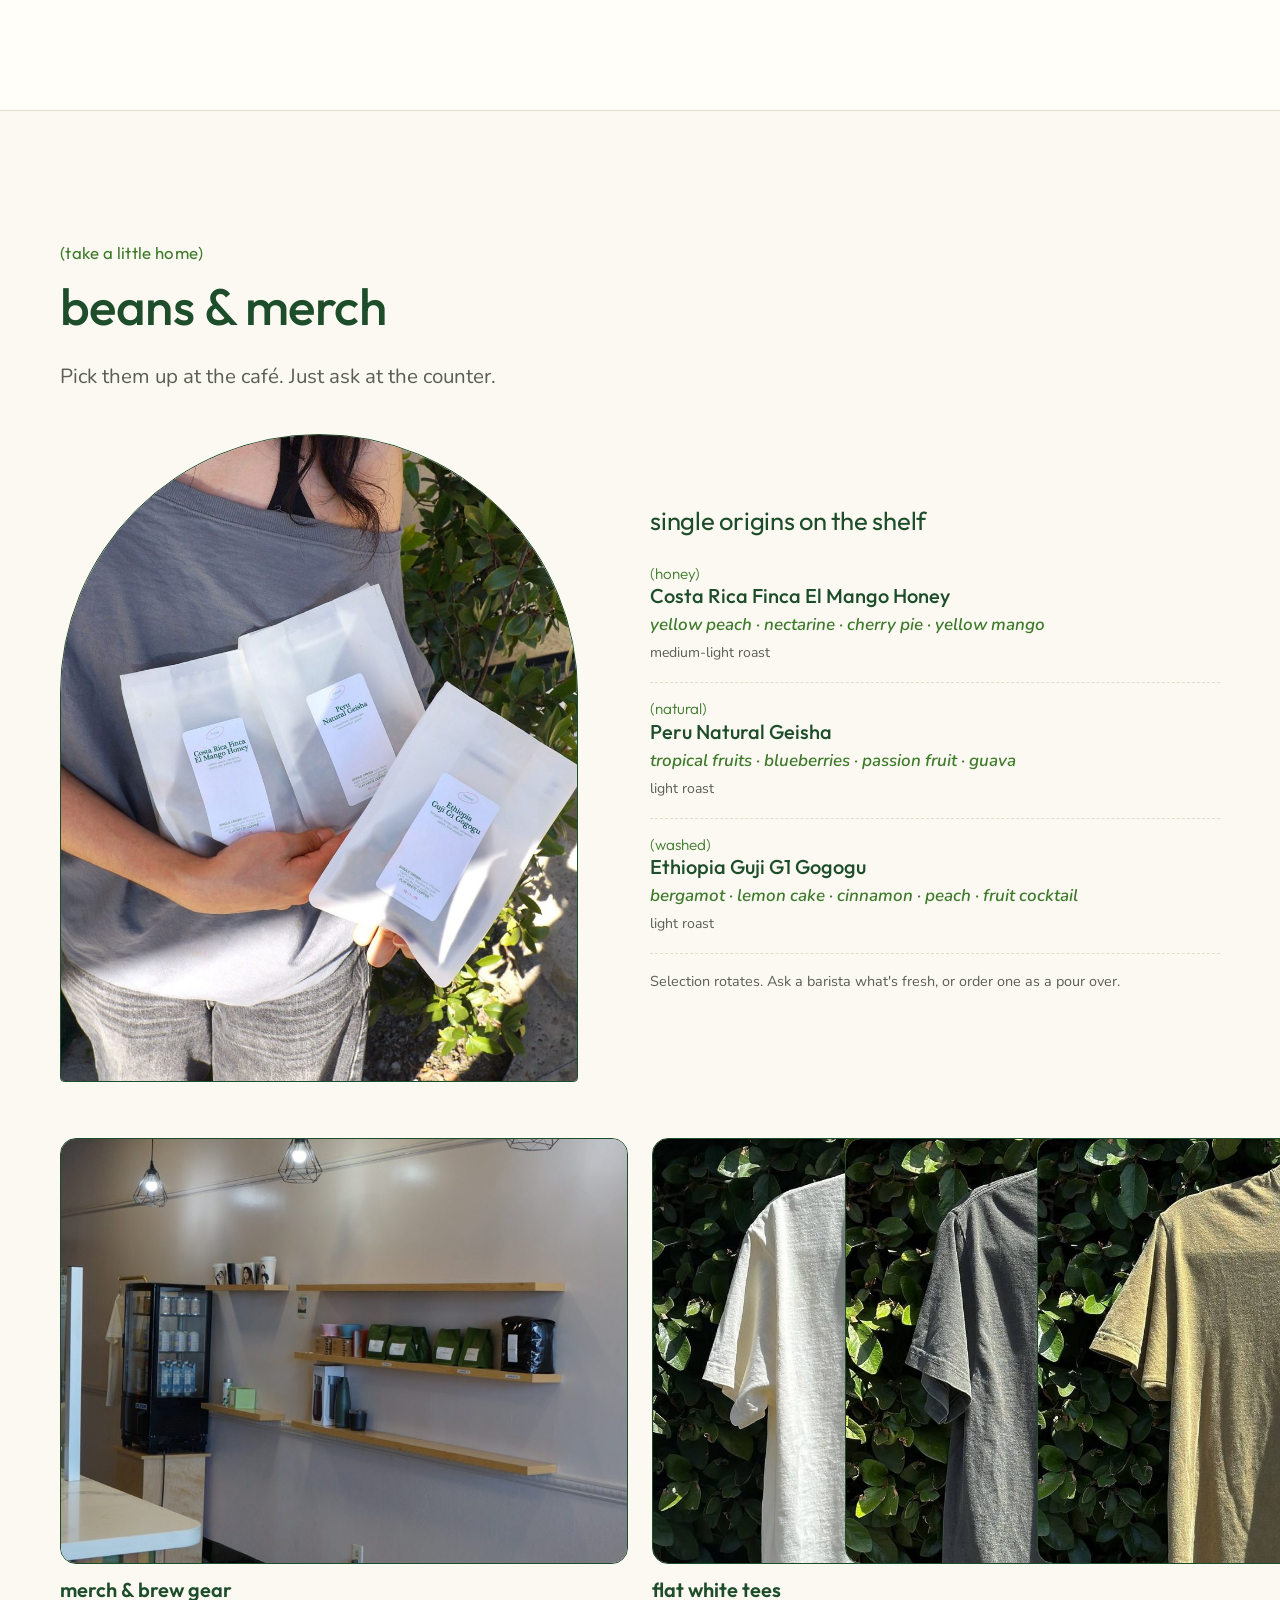
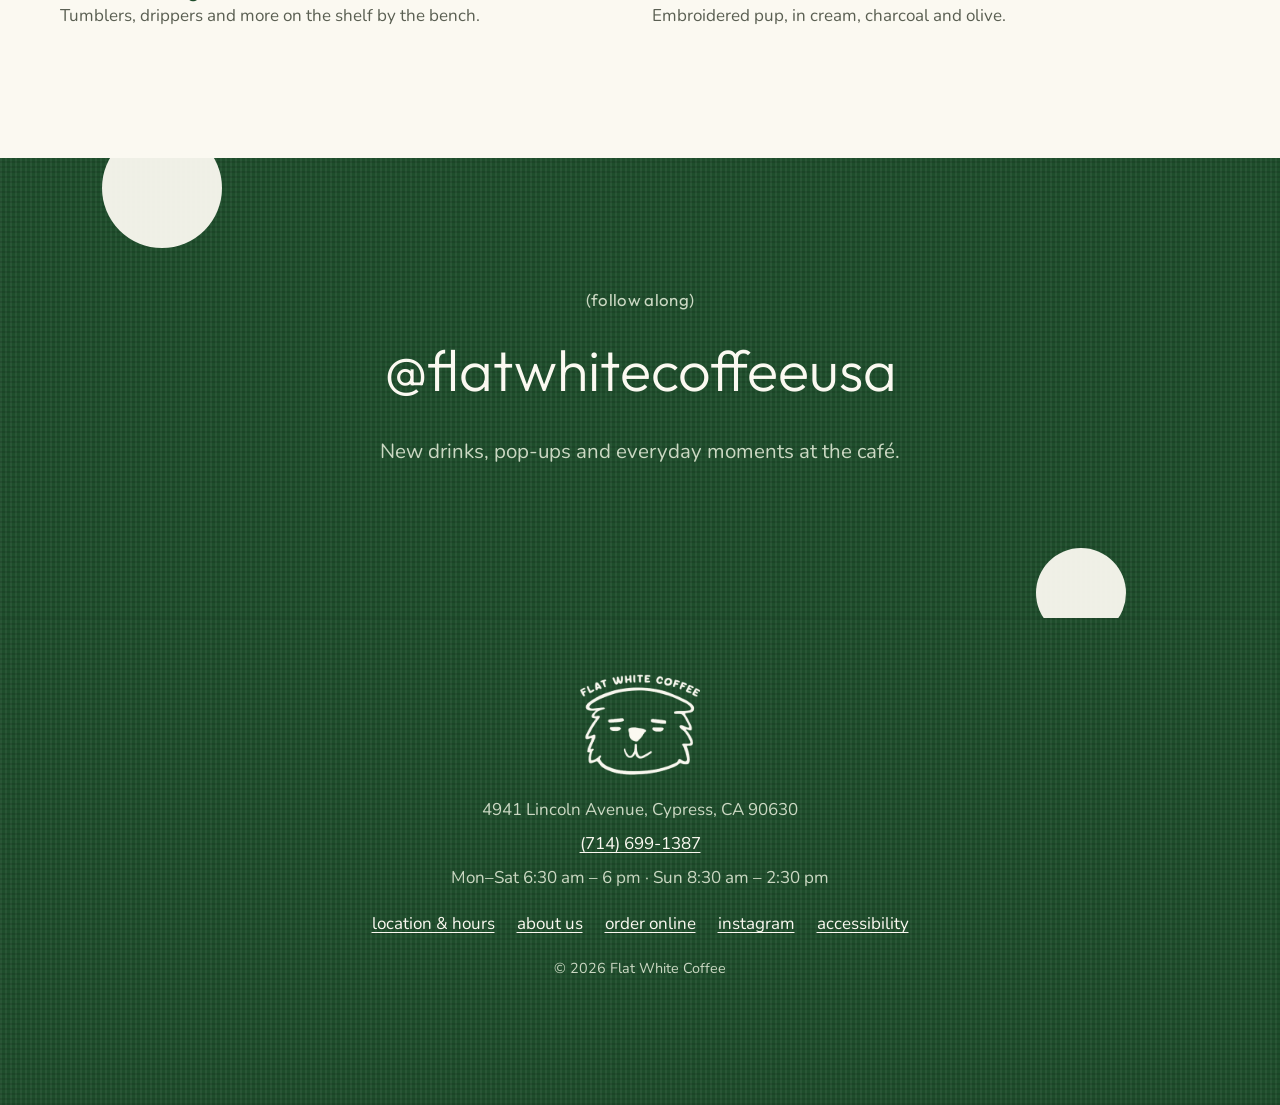
==== commit 6d9088f2: "Add slushie section (video, no audio) and Flat White tees Co-Authored-By: Claude Opus 5.5 <noreply@a" ====
--- a/index.html
+++ b/index.html
@@ -165,6 +165,22 @@
       </div>
     </section>
 
+    <!-- SLUSHIES -->
+    <section class="section" aria-labelledby="slush-title">
+      <div class="container">
+        <div class="sig-video slush">
+          <figure class="video-block frame" style="margin:0">
+            <video src="assets/video/slushie.mp4" poster="assets/video/slushie-poster.jpg" muted loop playsinline autoplay preload="metadata" aria-label="A frozen coffee drink being poured from the slushie machine into a Flat White cup"></video>
+          </figure>
+          <div>
+            <span class="label">(fresh from the machine)</span>
+            <h2 id="slush-title">slushies are here.</h2>
+            <p class="lead">Frozen, spoonable and made for warm Cypress afternoons. Ask at the counter what's churning today.</p>
+          </div>
+        </div>
+      </div>
+    </section>
+
     <!-- SIGNATURES (stacked plates) -->
     <section class="section woven on-dark" aria-labelledby="sig-title" style="position:relative;overflow:hidden">
       <span class="dot" style="width:110px;height:110px;top:8%;right:6%" aria-hidden="true"></span>
@@ -420,10 +436,12 @@
             <figcaption><strong>merch &amp; brew gear</strong><span class="muted">Tumblers, drippers and more on the shelf by the bench.</span></figcaption>
           </figure>
           <figure>
-            <div class="frame" data-placeholder="flat white merch">
-              <img src="assets/photos/merch.jpg" alt="Flat White merch" loading="lazy">
-            </div>
-            <figcaption><strong>flat white merch</strong><span class="muted">Wear the pup.</span></figcaption>
+            <div class="tee-row">
+              <div class="frame"><img src="assets/photos/tee-cream.jpg" alt="Cream Flat White Coffee tee with the embroidered dog logo" loading="lazy"></div>
+              <div class="frame"><img src="assets/photos/tee-charcoal.jpg" alt="Charcoal Flat White Coffee tee with the embroidered dog logo" loading="lazy"></div>
+              <div class="frame"><img src="assets/photos/tee-olive.jpg" alt="Olive Flat White Coffee tee with the embroidered dog logo" loading="lazy"></div>
+            </div>
+            <figcaption><strong>flat white tees</strong><span class="muted">Embroidered pup, in cream, charcoal and olive.</span></figcaption>
           </figure>
         </div>
       </div>
--- a/styles.css
+++ b/styles.css
@@ -245,6 +245,11 @@
 .showcase figcaption strong { display: block; font: 600 1.25rem/1.2 var(--font-display); color: var(--forest); }
 @media (max-width: 720px) { .showcase { grid-template-columns: 1fr; } }
 
+.tee-row { display: grid; grid-template-columns: repeat(3, 1fr); gap: 10px; aspect-ratio: 4 / 3; }
+.tee-row .frame { height: 100%; border-radius: var(--radius); }
+.tee-row img { object-position: 50% 40%; }
+.slush p { color: var(--muted); }
+
 /* ---------- video ---------- */
 .video-block { position: relative; border-radius: 24px; overflow: hidden; aspect-ratio: 16 / 9; }
 .video-block.vertical { aspect-ratio: 9 / 16; max-width: 360px; }
